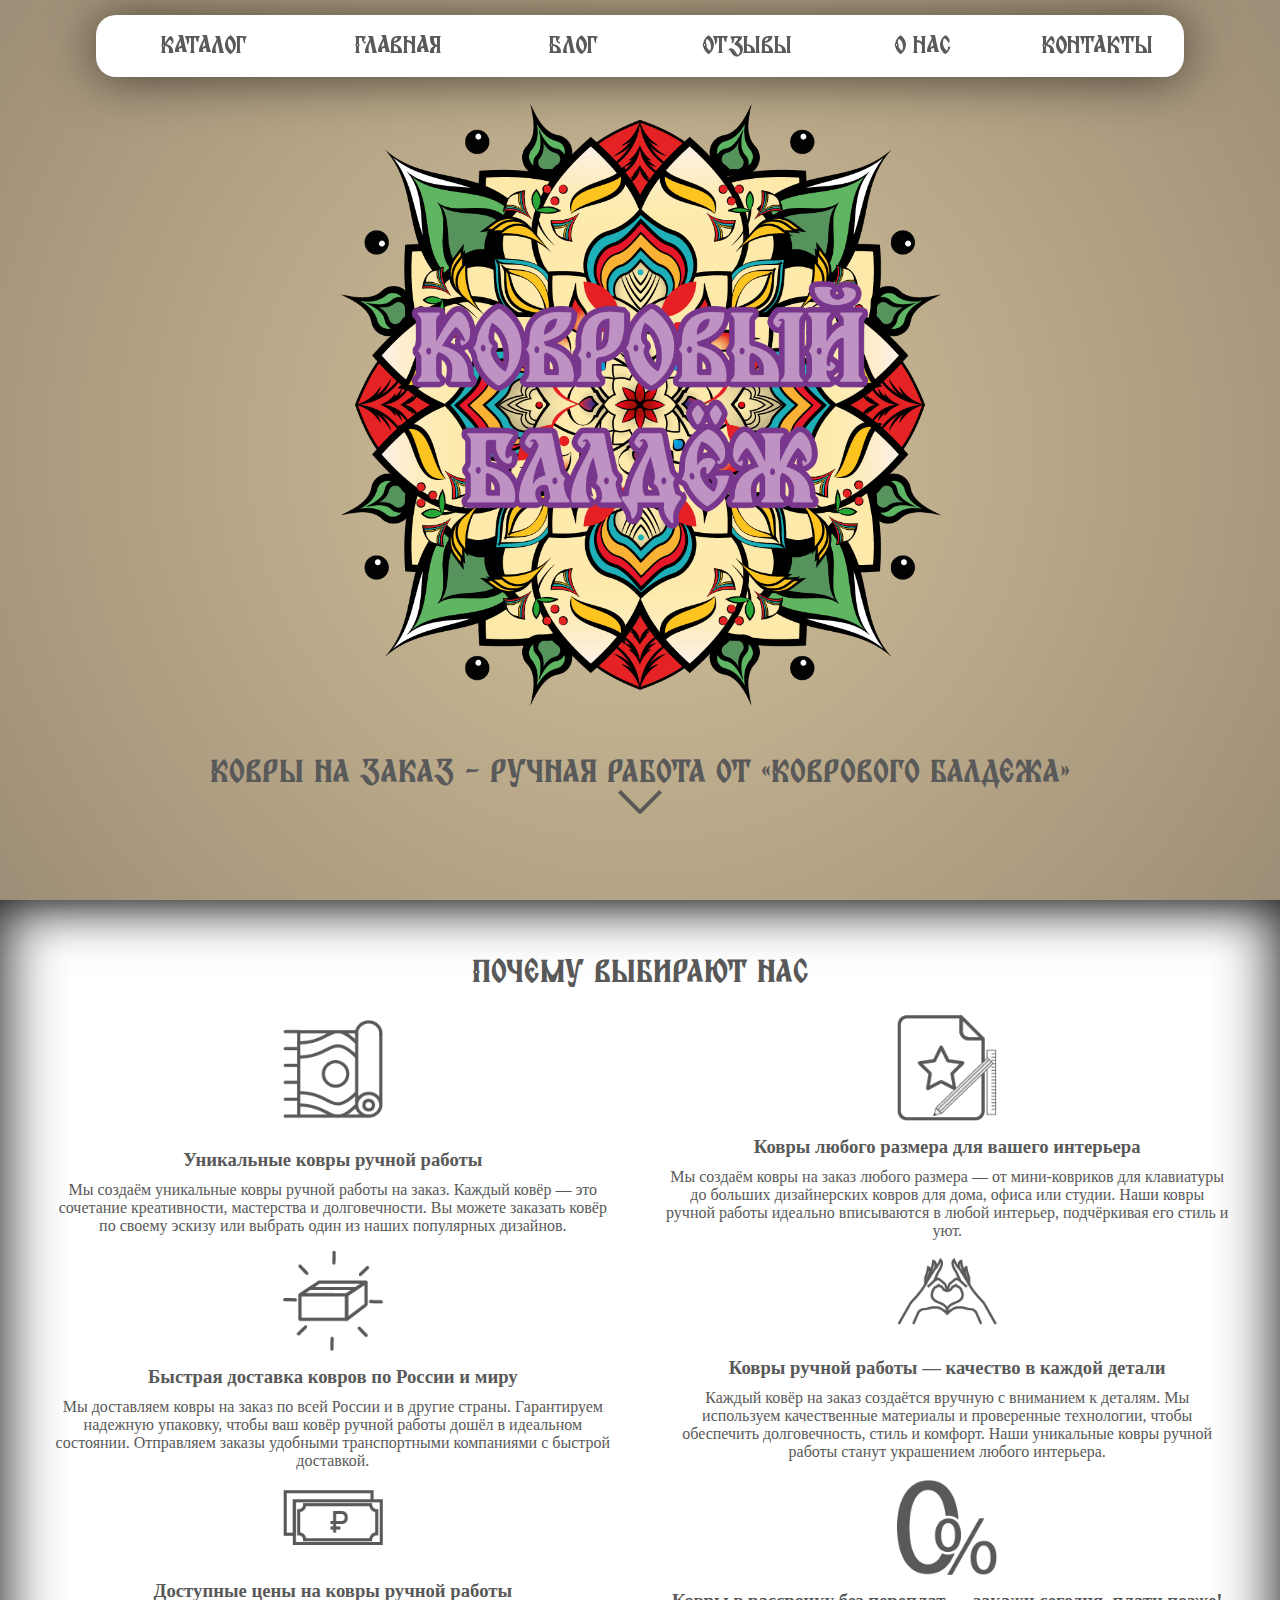
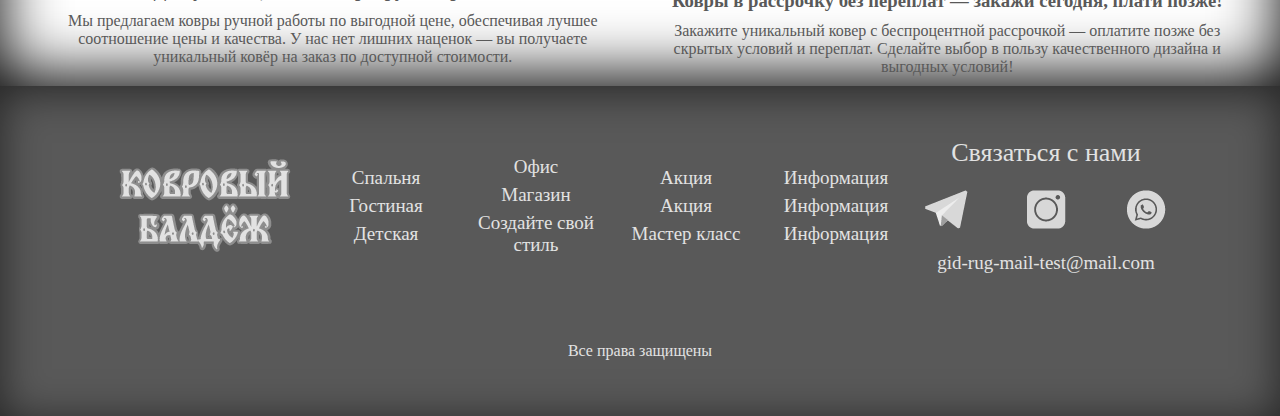
==== index.html @ 9f2817a5 "modified:   css/main.css 	modified:   css/responsive/main.css 	modified:   index.html" ====
<!DOCTYPE html>
<html lang="ru">
<head>
    <meta charset="UTF-8">
    <meta name="viewport" content="width=device-width, initial-scale=1.0">
    <title>Главная</title>
    <link rel="stylesheet" href="css/header_footer_menu_menu_burger.css">
    <link rel="stylesheet" href="css/responsive/header_footer_menu_menu_burger.css">
    <link rel="stylesheet" href="css/main.css">
    <link rel="stylesheet" href="css/responsive/main.css">
</head>
<body>
    <header class="header">
       <div class="conteiner">
            <div class="header_menu">
                <nav class="menu_pc">
                    <ul class="control_menu_pc">
                        <li class="menu_pc_list catalog_pc">
                            <button class="button_catalog_pc">Каталог</button>
                        </li>
                        <li>
                            <a href="#" class="menu_pc_list">Главная</a>
                        </li>
                        <li>
                            <a href="#" class="menu_pc_list">Блог</a>
                        </li>
                        <li>
                            <a href="#" class="menu_pc_list">Отзывы</a>
                        </li>
                        <li>
                            <a href="#" class="menu_pc_list">О нас</a>
                        </li>
                        <li>
                            <a href="#" class="menu_pc_list">Контакты</a>
                        </li>
                    </ul>
                </nav>
                <nav class="menu_pc_catalog">
                    <ul class="control_menu_pc_catalog">
                        <li>
                            <a href="#" class="menu_pc_catalog_list">Спальня</a>
                        </li>
                        <li>
                            <a href="#" class="menu_pc_catalog_list">Гостиная</a>
                        </li>
                        <li>
                            <a href="#" class="menu_pc_catalog_list">Детская</a>
                        </li>
                        <li>
                            <a href="#" class="menu_pc_catalog_list">Детская</a>
                        </li>
                        <li>
                            <a href="#" class="menu_pc_catalog_list">Офис</a>
                        </li>
                        <li>
                            <a href="#" class="menu_pc_catalog_list">Магазин</a>
                        </li>
                        <li>
                            <a href="#" class="menu_pc_catalog_list">Создайте свой стиль</a>
                        </li>
                    </ul>
                </nav>
                <div class="menu_burger_mobile">
                    <span></span>
                </div>
                <nav class="menu_mobile">
                    <ul class="control_mobile_menu">
                        <li>
                            <a href="#" class="menu_mobile_list">Контакты</a>
                        </li>
                        <li>
                            <a href="#" class="menu_mobile_list">О нас</a>
                        </li>
                        <li>
                            <a href="#" class="menu_mobile_list">Отзывы</a>
                        </li>
                        <li>
                            <a href="#" class="menu_mobile_list">Блог</a>
                        </li>
                        <li class="button_catalog_mobile_link">
                            <button class="button_catalog_mobile">Каталог</button>
                        </li>
                        <li>
                            <a href="#" class="menu_mobile_list">Главная</a>
                        </li>
                    </ul>
                </nav>
                <nav class="menu_catalog_mobile">
                    <ul class="control_catalog_mobile">
                        <li>
                            <a href="#" class="menu_pc_catalog_mobile_list">Спальня</a>
                        </li>
                        <li>
                            <a href="#" class="menu_pc_catalog_mobile_list">Гостиная</a>
                        </li>
                        <li>
                            <a href="#" class="menu_pc_catalog_mobile_list">Детская</a>
                        </li>
                        <li>
                            <a href="#" class="menu_pc_catalog_mobile_list">Детская</a>
                        </li>
                        <li>
                            <a href="#" class="menu_pc_catalog_mobile_list">Офис</a>
                        </li>
                        <li>
                            <a href="#" class="menu_pc_catalog_mobile_list">Магазин</a>
                        </li>
                        <li>
                            <a href="#" class="menu_pc_catalog_mobile_list">Создайте свой стиль</a>
                        </li>
                    </ul>
                </nav>
            </div>
        </div>
    </header>
    <main>
        <div class="block1-logo">
            <div class="logo-control">
                <img src="images/logo/Logo1.png" alt="logo">
                <img src="images/logo/Logo2.png" alt="logo">
                <img src="images/logo/Logo3.png" alt="logo">
                <img src="images/logo/Logo4.png" alt="logo">
                <div class="bottom_block_1"></div>
            </div>
            <h1>Ковры на заказ – ручная работа от «Коврового балдёжа»</h1>
        </div>
        <div class="block_2">
           <div class="block_2_1">
                <h2>Почему выбирают нас</h2>
           </div>
           <div class="block_2_2">
                <div class="min_conteiner_1">
                    <img src="images/img_1.png" alt="img_1">
                    <div class="text_conteiner">
                        <h3>Уникальные ковры ручной работы</h3>
                        <p>Мы создаём уникальные ковры ручной работы на заказ. Каждый ковёр — это сочетание креативности, мастерства и долговечности. Вы можете заказать ковёр по своему эскизу или выбрать один из наших популярных дизайнов.</p>
                    </div>
                </div>
                <div class="min_conteiner_1">
                    <img src="images/img_6.png" alt="img_6">
                    <div class="text_conteiner">
                        <h3>Ковры любого размера для вашего интерьера</h3>
                        <p>Мы создаём ковры на заказ любого размера — от мини-ковриков для клавиатуры до больших дизайнерских ковров для дома, офиса или студии. Наши ковры ручной работы идеально вписываются в любой интерьер, подчёркивая его стиль и уют.</p>
                    </div>
                </div>
                <div class="min_conteiner_1">
                    <img src="images/img_5.png" alt="img_5">
                    <div class="text_conteiner">
                        <h3>Быстрая доставка ковров по России и миру</h3>
                        <p>Мы доставляем ковры на заказ по всей России и в другие страны. Гарантируем надежную упаковку, чтобы ваш ковёр ручной работы дошёл в идеальном состоянии. Отправляем заказы удобными транспортными компаниями с быстрой доставкой.</p>
                    </div>
                </div>
                <div class="min_conteiner_1">
                    <img src="images/img_4.png" alt="img_4">
                    <div class="text_conteiner">
                        <h3>Ковры ручной работы — качество в каждой детали</h3>
                        <p>Каждый ковёр на заказ создаётся вручную с вниманием к деталям. Мы используем качественные материалы и проверенные технологии, чтобы обеспечить долговечность, стиль и комфорт. Наши уникальные ковры ручной работы станут украшением любого интерьера.</p>
                    </div>
                </div>
                <div class="min_conteiner_1">
                    <img src="images/img_3.png" alt="img_3">
                    <div class="text_conteiner">
                        <h3>Доступные цены на ковры ручной работы</h3>
                        <p>Мы предлагаем ковры ручной работы по выгодной цене, обеспечивая лучшее соотношение цены и качества. У нас нет лишних наценок — вы получаете уникальный ковёр на заказ по доступной стоимости.</p>
                    </div>
                </div>
                <div class="min_conteiner_1">
                    <img src="images/img_2.png" alt="img_2">
                    <div class="text_conteiner">
                        <h3>Ковры в рассрочку без переплат — закажи сегодня, плати позже!</h3>
                        <p>Закажите уникальный ковер с беспроцентной рассрочкой — оплатите позже без скрытых условий и переплат. Сделайте выбор в пользу качественного дизайна и выгодных условий!</p>
                    </div>
                </div>
           </div>
           <div class="block_2_3">

           </div>
           <div class="block_2_4">

           </div>
        </div>
    </main>
    <footer>
        <div>
            <img src="images/header_footer/logo_end.png" alt="logo_end">
            <nav>

                <div class="footer-catalog">
                    <div>
                        <a href="#">Спальня</a>
                        <a href="#">Гостиная</a>
                        <a href="#">Детская</a>
                    </div>
                    <div>
                        <a href="#">Офис</a>
                        <a href="#">Магазин</a>
                        <a href="#">Создайте свой стиль</a>
                    </div>
                </div>
                <div class="footer-stock">
                    <a href="#">Акция</a>
                    <a href="#">Акция</a>
                    <a href="#">Мастер класс</a>
                </div>
                <div class="footer-info">
                    <a href="#">Информация</a>
                    <a href="#">Информация</a>
                    <a href="#">Информация</a>
                </div>
                <div class="footer-connection">
                    <p class="footer-connection-one">Связаться с нами</p>
                    <div>
                        <a href="#">
                            <img src="images/header_footer/telegram.png" alt="telegram">
                        </a>
                        <a href="#">
                            <img src="images/header_footer/inst.png" alt="inst">
                        </a>
                        <a href="#">
                            <img src="images/header_footer/what_app.png" alt="what_app">
                        </a>
                    </div>
                    <p class="footer-connection-mail">gid-rug-mail-test@mail.com</p>
                </div>
            </nav>
        </div>
        <div class="prava">
            <p>Все права защищены</p>
        </div>

    </footer>
    <script src="js/jquery-3.7.1.min.js"></script>
    <script src="js/menu_catalog_menu_burger.js"></script>
</body>
</html>
---- css/header_footer_menu_menu_burger.css ----
*, *::before, *::after {

}
:root {
    --text-color: #595959;
    --background-color-with: #ffffff;
    --box-shadow-black-inset: inset 0 5px 44px rgba(0, 0, 0, 0.6);
    --box-shadow-black: 0 2px 50px rgba(0, 0, 0, 0.6);
    --box-shadow-black-button: 0 2px 30px rgba(0, 0, 0, 0.3);
} 
@font-face {
    font-family: TDVolshebstvo;
    font-weight: normal;
    font-style: normal;
    src: url("../fonts/TDVolshebstvo.ttf");
}

html, body {
    padding: 0;
    margin: 0;
    font-family: Georgia, 'Times New Roman', Times, serif;
    font-size: 16px;
    width: 100%;
    height: 100%;
}
body {
}
.header {
}
.contener {
}
.header_menu {
}
.menu_pc {
    display: flex;
    justify-content: center;
}

.control_menu_pc {
    display: flex;
    position: fixed;
    flex-wrap: wrap;
    width: 85%;
    height: auto;
    list-style: none;
    align-items: center;
    padding: 10px 0px;
    border-radius: 20px;
    margin: 15px 0px 0px 0px;
    z-index: 1;
    background-color: var(--background-color-with);
    box-shadow: var(--box-shadow-black);
}
.control_menu_pc li {
    flex: 1 1 40px;
    text-align: center;
}
/* .control_menu_pc > li:nth-child(n+4){
    flex: 0 1 auto;
    justify-self: center;
} */
.control_menu_pc {
    justify-content: center;
}
.control_menu_pc a {
    justify-content: center;
    text-align: center;
    text-decoration: none;
    color: var(--text-color);
    font-size: 1.5em;
    font-family: "TDVolshebstvo";
}
.control_menu_pc a:hover{
    transform: scale(1.1);
}

.menu_pc_list {
    display: flex;
    margin: 0 20px;
    justify-content: center; 
}
.menu_pc_list:hover{
    transform: scale(1.1);
}
.menu_pc_catalog {
}
.control_menu_pc_catalog {
    display: block;
    list-style: none;
    padding: 0;
    left: -80%;
    top: 70px;
    width: 150px;
    height: auto;
    position: fixed;
    transition: all 0.4s ease;
    margin-top: 35px;
}
.control_menu_pc_catalog.open_catalog_pc{
    left: 8%;
}
.menu_pc_catalog_list {
}
.control_menu_pc_catalog a{
    display: flex;
    text-decoration: none;
    justify-content: center;
    padding: 9px 4px;
    color: var(--text-color);
    text-align: center;
    border-radius: 10px;
    margin-bottom: 10px;
    font-size: 1.5em;
    font-family: TDVolshebstvo;
    width: 100%;
    background-color: var(--background-color-with);
    box-shadow: var(--box-shadow-black-button);
    z-index: 2;
}
.button_catalog_pc{
    display: flex;
    background-color: var(--background-color-with);
    padding: 9px 4px;
    font-size: 1.5em;
    font-family: TDVolshebstvo;
    color: var(--text-color);
    border: none;    
}
.control_menu_pc_catalog a:hover{
    transform: scale(1.1);
}
.menu_mobile {
    display: none;
}
.menu_mobile_list {
}
.menu_catalog_mobile {
    display: none;
}
footer {
    background-color: #595959;
    box-shadow: inset 0 5px 44px rgba(0, 0, 0, 0.6);
    z-index: 1000;
    padding: 20px 0;
    justify-content: center;
}
footer>div {
    display: flex;
    align-items: center;
    justify-content: center;
    max-width: 90%;
    flex-wrap: wrap;
    margin: 0 5%;

}
footer>div>img {
    margin:0 20px;
}
footer>div>nav {
    display: flex;
    align-items: center;
    justify-content: center;
    flex-wrap: wrap;
}
.footer-catalog {
    display: flex;
    justify-content: center;
}

.footer-catalog>div {
    height: 200px;
    width: 150px;
    display: flex;
    flex-direction: column;
    align-items: center;
justify-content: center;
}

.footer-stock {
    display: flex;
    flex-direction: column;
    height: 200px;
    width: 150px;
    align-items: center;
    justify-content: center;
}

.footer-info {
    display: flex;
    flex-direction: column;
    height: 200px;
    width: 150px;
    align-items: center;
    justify-content: center;
    flex-wrap: wrap;
}
.footer-connection {
    margin: 15px 0;
}
.footer-connection-one {
    color: #E2E2E2;
    font-size: 1.625em;
    font-family: "Georgia";
    text-align: center;
    margin: 7px 0;
}
.footer-connection-mail {
    color: #E2E2E2;
    font-size: 1.188em;
    font-family: "Georgia";
    text-align: center;
    margin: 7px 0;
}
.footer-connection>div {
    display: flex;
    justify-content: center;
    gap: 30px;
}
.footer-connection>div>a {
    display: flex;
    align-items: center;
    justify-content: center;
    border-radius: 20px;
    height: 70px;
    width: 70px;
}
.footer-connection>div>a:hover {
    transform: scale(1.1);
    background-color: #0084ff;
}
.footer-catalog>div>a,
.footer-stock>a,
.footer-info>a {
    
    flex-wrap: wrap;
    text-decoration: none;
    color: #E2E2E2;
    font-size: 1.188em;
    font-family: "Georgia";
    margin: 3px 0;
    text-align: center;
}
.footer-catalog>div>a:hover,
.footer-stock>a:hover,
.footer-info>a:hover {
    transform: scale(1.1);
    color: #ffae22;
}
.prava>p {
    text-decoration: none;
    color: #E2E2E2;
    font-size: 1em;
    font-family: "Georgia";
}
.prava {
    max-width: 100%;
    justify-content: center;
    margin: 20px 00;
}
---- css/responsive/header_footer_menu_menu_burger.css ----
@media screen and (max-width: 600px){
    .menu_pc {
        display: none;
    }
    .menu_pc_catalog {
        display: none;
    }

    .menu_burger_mobile {
        display: flex;
        width: 50px;
        height: 50px;
        position: fixed;
        justify-content: center;
        right: 6%;
        bottom: 4%;
        border-radius: 20px;
        box-shadow: 0 8px 40px rgba(0, 0, 0, 0.7);
        background-color: var(--background-color-with);
        z-index: 1000;
    }
    .menu_burger_mobile::after,
    .menu_burger_mobile::before{
        content: '';
        width: 100%;
        height: 3px;
        background-color: var(--text-color);
        position: absolute;
        transition: all 0.3s ease 0s;
    }
    .menu_burger_mobile::after{
        top: 12px;
        width: 70%;
    }
    .menu_burger_mobile::before{
        bottom: 12px;
        width: 70%;
    }
    .menu_burger_mobile span{
        display: flex;
        position: absolute;
        background-color: var(--text-color);
        width: 70%;
        justify-content: center;
        height: 3px;
        top: 50%;
        transform: translateY(-50%);
        transition: all 0.3s ease 0s;
        
    }
    .menu_burger_mobile.active::after{
        top: 50%;
        transform: translateY(-50%);
        transform: rotate(45deg);
    }
    .menu_burger_mobile.active::before{
        top: 50%;
        transform: translateY(-50%);
        transform: rotate(-45deg);
    }
    .menu_burger_mobile.active span{
        transform: scale(0);
    }
    .menu_mobile {
        display: block;
        position: fixed;
        width: 80%;
        right: -100%;
        top: 50%;
        transform: translateY(-50%);
        transition: all 0.4s ease;
        z-index: 1000;
    }
    .control_mobile_menu {
        display: flex;
        flex-direction: column;
        justify-content: center;
        list-style: none;
        margin: 0;
        padding: 0;
    }

    .menu_mobile_list {
        display: flex;
        margin-bottom: 20px;
        padding: 20px 0;
        text-decoration: none;
        justify-content: center;
        align-items: center;
        background-color: var(--background-color-with);
        border-radius: 20px;
        box-shadow: 0px 10px 20px rgba(0, 0, 0, 0.7);
        color: var(--text-color);
        font-size: 1.5em;
        font-family: "TDVolshebstvo";
    }
    .menu_mobile.open_menu_mobile{
        left: 50%;
        top: 50%;
        transform: translate(-50%, -50%);
    }
    .button_catalog_mobile_link{
        display: flex;
        justify-content: center;
    }
    .button_catalog_mobile{
        all: unset;
        display: flex;
        width: 100%;
        padding: 20px 0;
        border: none;
        justify-content: center;
        margin-bottom: 20px;
        background-color: var(--background-color-with);
        border-radius: 20px;
        box-shadow: 0px 10px 20px rgba(0, 0, 0, 0.7);
        color: var(--text-color);
        font-size: 1.5em;
        font-family: "TDVolshebstvo";
    }
    .menu_catalog_mobile {
        display: block;
        position: fixed;
        width: 80%;
        left: -100%;
        top: 50%;
        transform: translate(0%, -50%);
        transition: all 0.4s ease;
        z-index: 1000;
    }
    .control_catalog_mobile {
        display: flex;
        flex-direction: column;
        justify-content: center;
        list-style: none;
        margin: 0;
        padding: 0;
    }
    .menu_pc_catalog_mobile_list {
        display: flex;
        text-decoration: none;
        width: 100%;
        padding: 18px 0;
        border: none;
        justify-content: center;
        margin-bottom: 13px;
        background-color: var(--background-color-with);
        border-radius: 20px;
        box-shadow: 0px 10px 20px rgba(0, 0, 0, 0.7);
        color: var(--text-color);
        font-size: 1.5em;
        font-family: "TDVolshebstvo";
    }
    .menu_catalog_mobile.open_catalog_mobile{
        left: 50%;
        top: 50%;
        transform: translate(-50%, -50%);
    }

    .content {
        padding-top: unset;
    }
}
@media (max-width: 1024px) and (min-aspect-ratio: 3/2) {
    /* Устройства в горизонтальной ориентации */
    body {
    }
    .menu_pc {
        display: none;
    }
    .menu_pc_catalog {
        display: none;
    }

    .menu_burger_mobile {
        display: flex;
        width: 50px;
        height: 50px;
        position: fixed;
        justify-content: center;
        right: 6%;
        bottom: 4%;
        border-radius: 20px;
        box-shadow: 0 8px 40px rgba(0, 0, 0, 0.7);
        background-color: var(--background-color-with);
        z-index: 1000;
    }
    .menu_burger_mobile::after,
    .menu_burger_mobile::before{
        content: '';
        width: 100%;
        height: 3px;
        background-color: var(--text-color);
        position: absolute;
        transition: all 0.3s ease 0s;
        
    }
    .menu_burger_mobile::after{
        top: 12px;
        width: 70%;
        
    }
    .menu_burger_mobile::before{
        bottom: 12px;
        width: 70%;
    }
    .menu_burger_mobile span{
        display: flex;
        position: absolute;
        background-color: var(--text-color);
        width: 70%;
        justify-content: center;
        height: 3px;
        top: 50%;
        transform: translateY(-50%);
        transition: all 0.3s ease 0s;
        
    }
    .menu_burger_mobile.active::after{
        top: 50%;
        transform: translateY(-50%);
        transform: rotate(45deg);
    }
    .menu_burger_mobile.active::before{
        top: 50%;
        transform: translateY(-50%);
        transform: rotate(-45deg);
    }
    .menu_burger_mobile.active span{
        transform: scale(0);
    }
    .header_menu{
        
        }

    .control_mobile_menu {
        display: flex;
        list-style: none;
        padding: 0;
        margin: 0;
        flex-wrap: wrap;
    }
    .control_mobile_menu li{
        display: flex;
        justify-content: center;
        width: 31%;
        background-color: var(--background-color-with);
        padding: 9px 0;
        border-radius: 20px;
        margin: 1%;
        box-shadow: var(--box-shadow-black);

    }
    .menu_mobile_list {
        display: flex;
        width: 90%;
        text-decoration: none;
        font-size: 1.5em;
        font-family: "TDVolshebstvo";
        color: var(--text-color);
        justify-content: center;
        
    }
    .button_catalog_mobile{
        border: 0;
        color: var(--text-color);
        width: 90%;
        background-color: var(--background-color-with);
        
        font-family: "TDVolshebstvo";
        font-size: 1.5em;
    }
    .menu_mobile {
        display: block;
        position: fixed;
        width: 70%;
        top: 50%;
        left: -50%;
        transform: translate(-50%, -50%);
        transition: all 0.4s ease;
        z-index: 1000;
    }
    .menu_mobile.open_menu_mobile{
        left: 50%;
        transition: all 0.4s ease;
    }

    .menu_catalog_mobile{
        all: unset;
        display: flex;
        width: 70%;
        position: fixed;
        top: 50%;
        left: 150%;
        transform: translate(-50%, -50%);
        z-index: 1000;


    }
    .control_catalog_mobile {
        display: flex;
        justify-content: center;
        align-items: center;
        flex-wrap: wrap;
        list-style: none;
        margin: 0;
        padding: 0;
    }
    .menu_pc_catalog_mobile_list{
        text-decoration: none;
        display: flex;
        text-align: center;
        font-size: 1.5em;
        font-family: "TDVolshebstvo";
        color: var(--text-color);
        justify-content: center;
    }
    .control_catalog_mobile li{
        width: 48%;
        margin: 1%;
        padding: 7px 0px;
        background-color: var(--background-color-with);
        box-shadow: var(--box-shadow-black);
        border-radius: 20px;
    }
    .menu_catalog_mobile.menu_catalog_mobile.open_catalog_mobile{
        left: 50%;
        transition: all 0.4s ease;
    }
  }
---- css/main.css ----
.block1-logo{
    display: flex;
    width: 100%;
    height: 100vh;
    position: relative;
    background: radial-gradient(circle, #D2C29A 0%, #9F8E77 100%);
    overflow: hidden;
    box-shadow: 0 -10px 58px rgba(0, 0, 0, 1.2);
    justify-content: center;
}
.block1-logo>h1{
    position: absolute;
    bottom: 10vh;
    font-weight: 100;
    font-family: "TDVolshebstvo";
    color: var(--text-color);
    justify-content: center;
    text-align: center;
    overflow: hidden;
    animation: typing 2s ease-in-out forwards;
}
.bottom_block_1 {
    display: flex;
    justify-content: center;
    position: absolute;
    width: 50px;
    height: 10px;
    bottom: 10vh;
    animation: logo-animation-4 1.5s infinite;
    transition: all 0.3s ease 0s;
}

.bottom_block_1::after,
.bottom_block_1::before {
    content: '';
    position: absolute;
    width: 30px;
    height: 4px;
    background-color: var(--text-color);
    transition: all 0.3s ease 0s;
    animation: button-an 1.5s infinite;
}

.bottom_block_1::after {
    transform: rotate(135deg);
    right: 0;
    top: 0;
}

.bottom_block_1::before {
    transform: rotate(-135deg);
    left: 0;
    top: 0;
}
.logo-control{
    display: flex;
    justify-content: center;
    margin-top: 7%;
}
.logo-control > img {
    display: flex;
    position: absolute;
    height: 70%;
}
.logo-control>img:nth-of-type(1){
    animation: logo-animation-2 60s infinite;
}
.logo-control>img:nth-of-type(2){
    animation: logo-animation-1 50s infinite;
}
.logo-control>img:nth-of-type(3){
    animation: logo-animation-2 40s infinite;
}
.logo-control>img:nth-of-type(4){
    animation: logo-animation-3 5s infinite;
}

@keyframes logo-animation-1 {
    0% {
        transform: scale(1) rotate(0deg) ;
    }
    50% {
        transform: scale(1.2) rotate(-180deg);
    }
    100% {
        transform: scale(1) rotate(-360deg);
    }
}
@keyframes logo-animation-2 {
    0% {
        transform: scale(1) rotate(0deg) ;
    }
    50% {
        transform: scale(0.9) rotate(180deg);
    }
    100% {
        transform: scale(1) rotate(360deg);
    }
}
@keyframes logo-animation-3 {
    0% {
        transform: scale(1);
    }
    50% {
        transform: scale(0.9);
    }
    100% {
        transform: scale(1);
    }
}
@keyframes logo-animation-4 {
    0% {
        bottom: 10vh;
    }
    100% {
        bottom: 2vh;
    }
}
  
@keyframes typing {
    from {
        opacity: 0;
    }
    to {
        opacity: 100;
    }
}
@keyframes button-an {
    0%{
        width: 0px;

    }
    30%{
        width: 30px;
    }
}
.block_2{
    display: flex;
    justify-content: center;
    align-items: center;
    flex-wrap: wrap;
    height: auto;
    box-shadow: inset 0 -10px 63px rgba(0, 0, 0, 1.2);
}
.block_2_1{
    margin-top: 30px;
}
.block_2_1 h2{
    font-family: "TDVolshebstvo";
    font-weight: 100;
    color: var(--text-color);
    font-size: 2em;
}
.block_2_2 {
    display: flex;
    justify-content: center;
    flex-wrap: wrap;
}
.min_conteiner_1 {
    display: flex;
    width: 48%;
    min-width: 400px;
    justify-content: center;
    align-items: center;
    flex-wrap: wrap;
}
.min_conteiner_1 img{
    width: 100px;
    height: auto;
    margin-bottom: 15px;
}
.text_conteiner{

}
.text_conteiner h3 {
    text-align: center;
    color: var(--text-color);
    font-weight: 600;
    margin: 0 25px;
}
.text_conteiner p {
    text-align: center;
    color: var(--text-color);
    margin: 10px 25px;
}
---- css/responsive/main.css ----
@media screen and (max-width: 600px){

    .logo-control{
        margin-top: 9%;
    }
    .logo-control > img {
        height: 55%;
    }
    .block1-logo>h1{
        position: absolute;
        bottom: 20vh;
        font-weight: 100;
        font-family: "TDVolshebstvo";
        color: var(--text-color);
        justify-content: center;
        text-align: center;
        overflow: hidden;
        animation: typing 2s ease-in-out forwards;
    }
    .bottom_block_1 {
        display: flex;
        justify-content: center;
        position: absolute;
        width: 50px;
        height: 10px;
        bottom: 15vh;
        animation: logo-animation-4 1.5s infinite;
        transition: all 0.3s ease 0s;
    }
    
    .bottom_block_1::after,
    .bottom_block_1::before {
        content: '';
        position: absolute;
        width: 30px;
        height: 4px;
        background-color: var(--text-color);
        transition: all 0.3s ease 0s;
        animation: button-an 1.5s infinite;
    }
    
    .bottom_block_1::after {
        transform: rotate(135deg);
        right: 0;
        top: 0;
    }
    
    .bottom_block_1::before {
        transform: rotate(-135deg);
        left: 0;
        top: 0;
    }

    @keyframes button-an {
        0%{
            width: 0px;

        }
        30%{
            width: 30px;
        }
    }
}
@media (max-width: 451px){
    .block1-logo>h1{
        bottom: 10vh;
    }
    .min_conteiner_1{
        width: unset;
        min-width: unset;
    }
}

@media (max-width: 1024px) and (min-aspect-ratio: 3/2){
    .logo-control img{
        left: 10%;
    }
    .block1-logo>h1{
        position: absolute;
        bottom: 20vh;
        font-weight: 100;
        font-family: "TDVolshebstvo";
        color: var(--text-color);
        justify-content: center;
        text-align: center;
        overflow: hidden;
        animation: typing 2s ease-in-out forwards;
    }
    .block1-logo>h1{
        width: 40%;
        right: 80px;
        bottom: unset;
        top: 40%;
        transform: translateY(-50%);
    }
    .bottom_block_1 {
        display: flex;
        justify-content: center;
        position: absolute;
        width: 50px;
        height: 10px;
        bottom: 15vh;
        animation: logo-animation-4 1.5s infinite;
        transition: all 0.3s ease 0s;
    }
    .bottom_block_1::after,
    .bottom_block_1::before {
        content: '';
        position: absolute;
        width: 30px;
        height: 4px;
        background-color: var(--text-color);
        transition: all 0.3s ease 0s;
        animation: button-an 1.5s infinite;
    }
    
    .bottom_block_1::after {
        transform: rotate(135deg);
        right: 0;
        top: 0;
    }
    
    .bottom_block_1::before {
        transform: rotate(-135deg);
        left: 0;
        top: 0;
    }

    @keyframes button-an {
        0%{
            width: 0px;

        }
        30%{
            width: 30px;
        }
    }
}
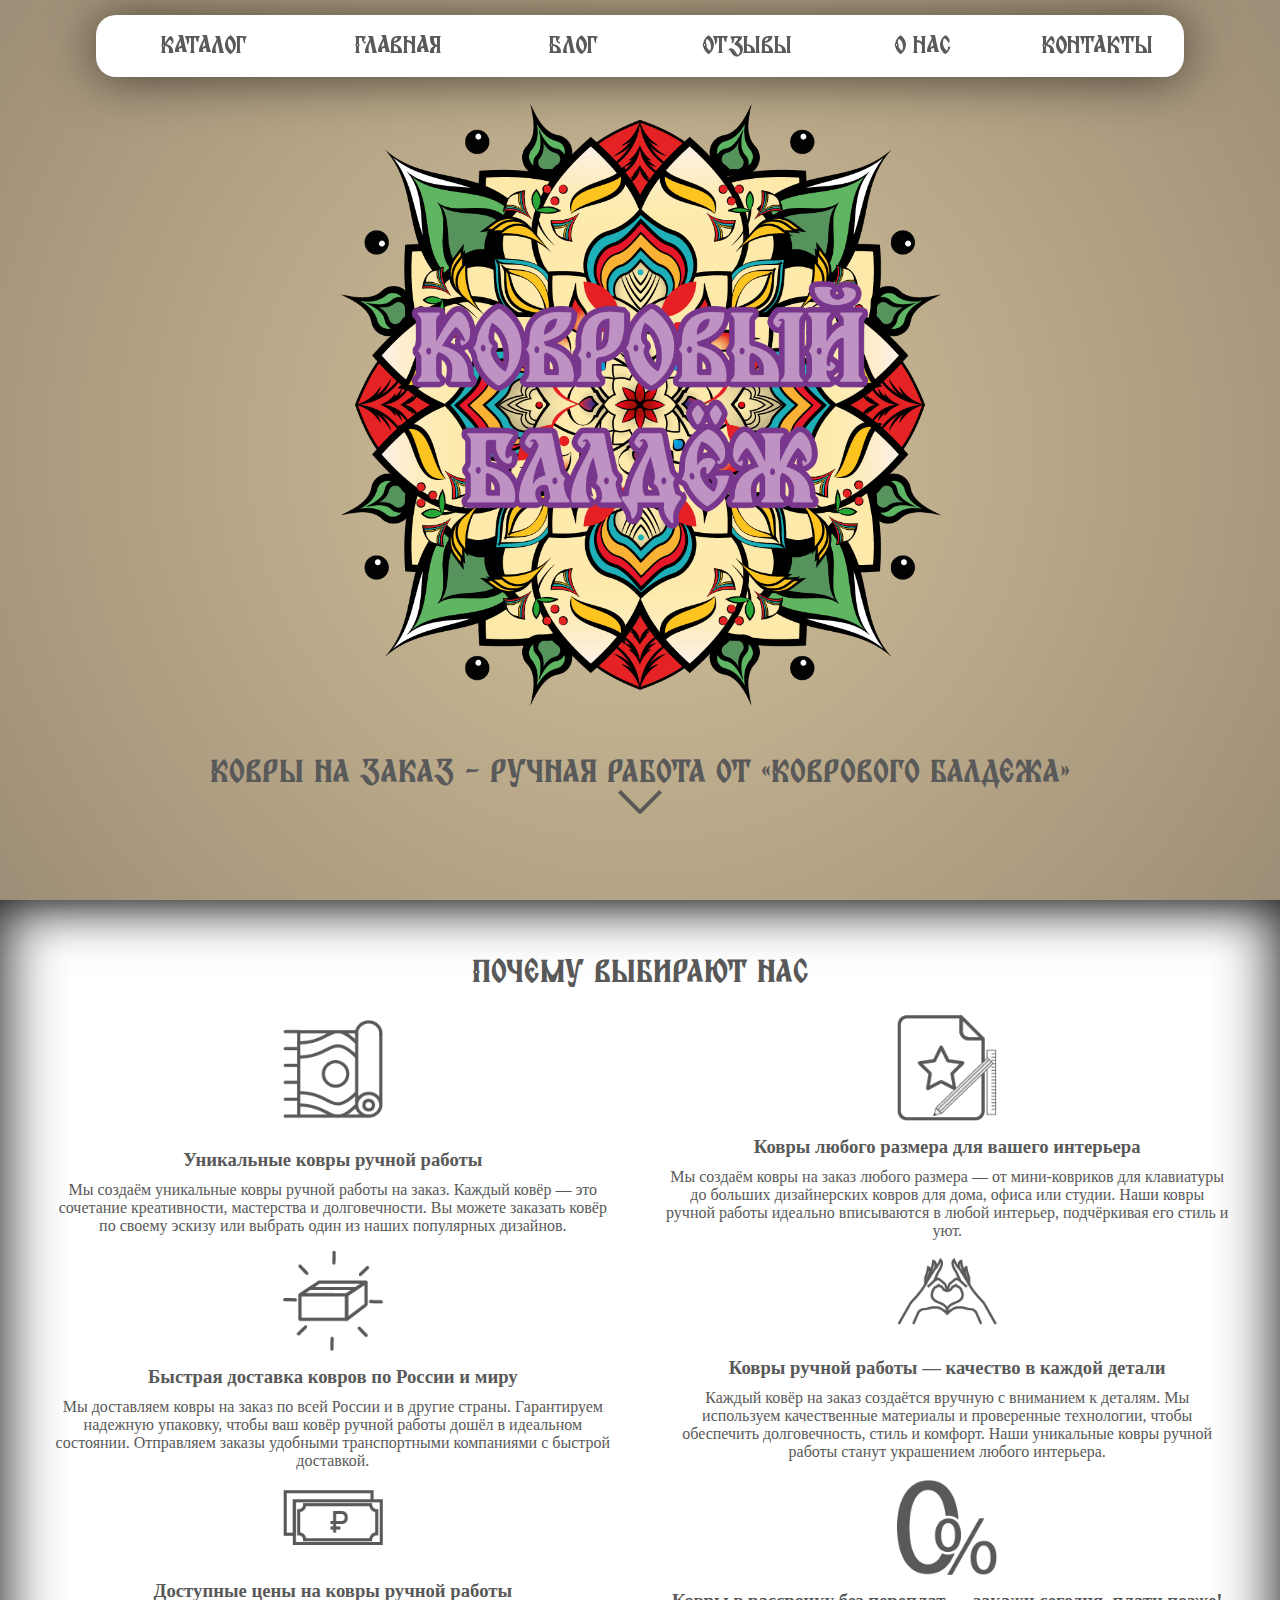
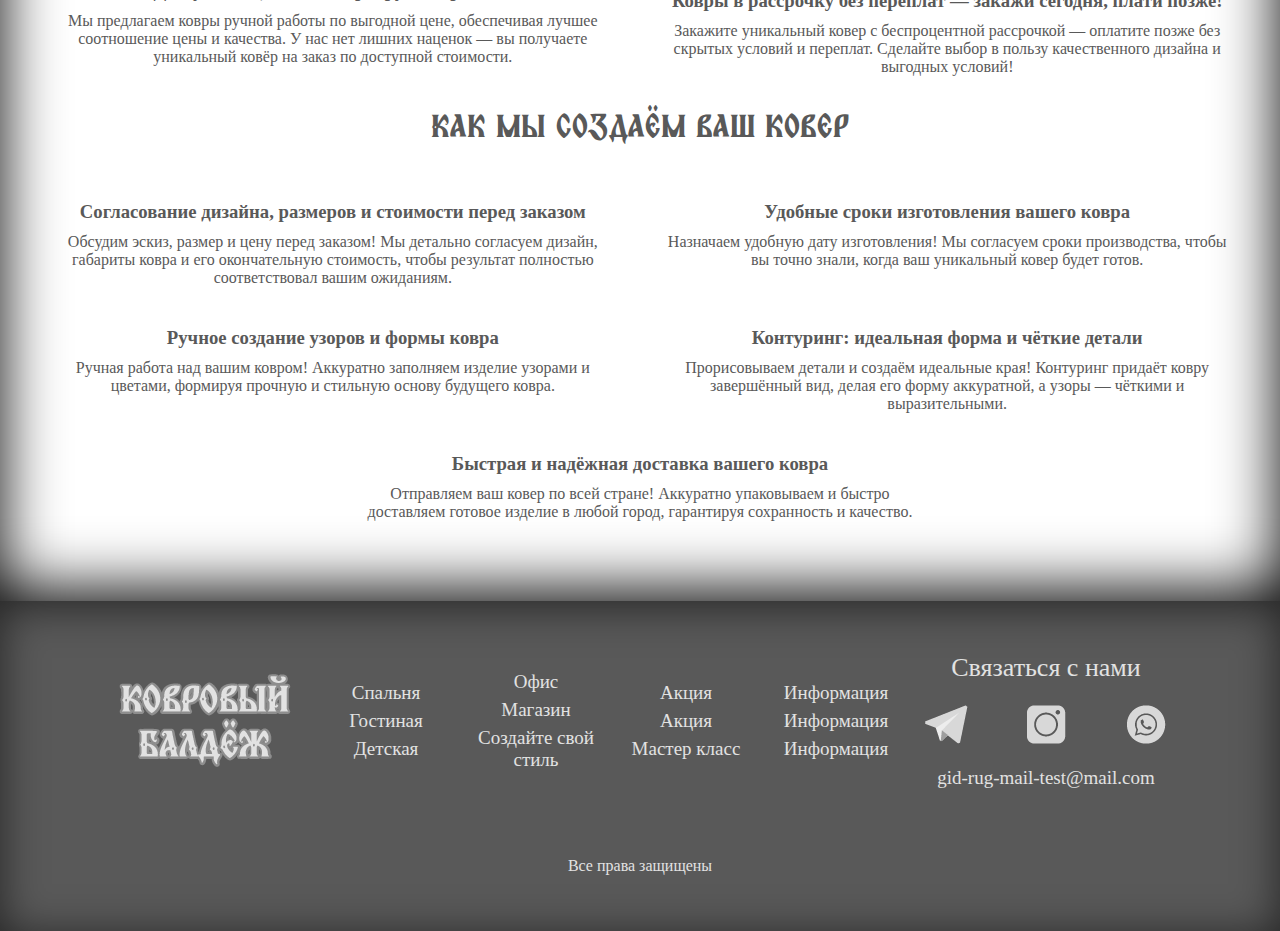
==== commit 857e956d: "modified:   css/header_footer_menu_menu_burger.css 	modified:   css/main.css 	modified:   index.html" ====
--- a/index.html
+++ b/index.html
@@ -173,10 +173,29 @@
                 </div>
            </div>
            <div class="block_2_3">
-
-           </div>
-           <div class="block_2_4">
-
+               <h2>Как мы создаём ваш ковер</h2>
+            </div>
+            <div class="block_2_4">
+                    <div class="text_conteiner_2">
+                        <h3>Согласование дизайна, размеров и стоимости перед заказом</h3>
+                        <p>Обсудим эскиз, размер и цену перед заказом! Мы детально согласуем дизайн, габариты ковра и его окончательную стоимость, чтобы результат полностью соответствовал вашим ожиданиям.</p>
+                    </div>
+                    <div class="text_conteiner_2">
+                        <h3>Удобные сроки изготовления вашего ковра</h3>
+                        <p>Назначаем удобную дату изготовления! Мы согласуем сроки производства, чтобы вы точно знали, когда ваш уникальный ковер будет готов.</p>
+                    </div>
+                    <div class="text_conteiner_2">
+                        <h3>Ручное создание узоров и формы ковра</h3>
+                        <p>Ручная работа над вашим ковром! Аккуратно заполняем изделие узорами и цветами, формируя прочную и стильную основу будущего ковра.</p>
+                    </div>
+                    <div class="text_conteiner_2">
+                        <h3>Контуринг: идеальная форма и чёткие детали</h3>
+                        <p>Прорисовываем детали и создаём идеальные края! Контуринг придаёт ковру завершённый вид, делая его форму аккуратной, а узоры — чёткими и выразительными.</p>
+                    </div>
+                    <div class="text_conteiner_2">
+                        <h3>Быстрая и надёжная доставка вашего ковра</h3>
+                        <p>Отправляем ваш ковер по всей стране! Аккуратно упаковываем и быстро доставляем готовое изделие в любой город, гарантируя сохранность и качество.</p>
+                    </div>
            </div>
         </div>
     </main>
--- a/css/header_footer_menu_menu_burger.css
+++ b/css/header_footer_menu_menu_burger.css
@@ -95,6 +95,7 @@
     position: fixed;
     transition: all 0.4s ease;
     margin-top: 35px;
+    z-index: 1;
 }
 .control_menu_pc_catalog.open_catalog_pc{
     left: 8%;
--- a/css/main.css
+++ b/css/main.css
@@ -145,18 +145,20 @@
 .block_2_1{
     margin-top: 30px;
 }
-.block_2_1 h2{
+.block_2_1 h2,
+.block_2_3 h2{
     font-family: "TDVolshebstvo";
     font-weight: 100;
     color: var(--text-color);
     font-size: 2em;
+    text-align: center;
 }
 .block_2_2 {
     display: flex;
     justify-content: center;
     flex-wrap: wrap;
 }
-.min_conteiner_1 {
+.min_conteiner_1{
     display: flex;
     width: 48%;
     min-width: 400px;
@@ -183,3 +185,29 @@
     color: var(--text-color);
     margin: 10px 25px;
 }
+.block_2_3{
+    width: 100%;
+}
+.block_2_4 {
+    display: flex;
+    justify-content: center;
+    flex-wrap: wrap;
+    margin-bottom: 70px;
+}
+.text_conteiner_2 {
+    width: 48%;
+    min-width: 400px;
+    justify-content: center;
+    margin-top: 30px;
+}
+.text_conteiner_2 h3 {
+    text-align: center;
+    color: var(--text-color);
+    font-weight: 600;
+    margin: 0 25px;
+}
+.text_conteiner_2 p {
+    text-align: center;
+    color: var(--text-color);
+    margin: 10px 25px;
+}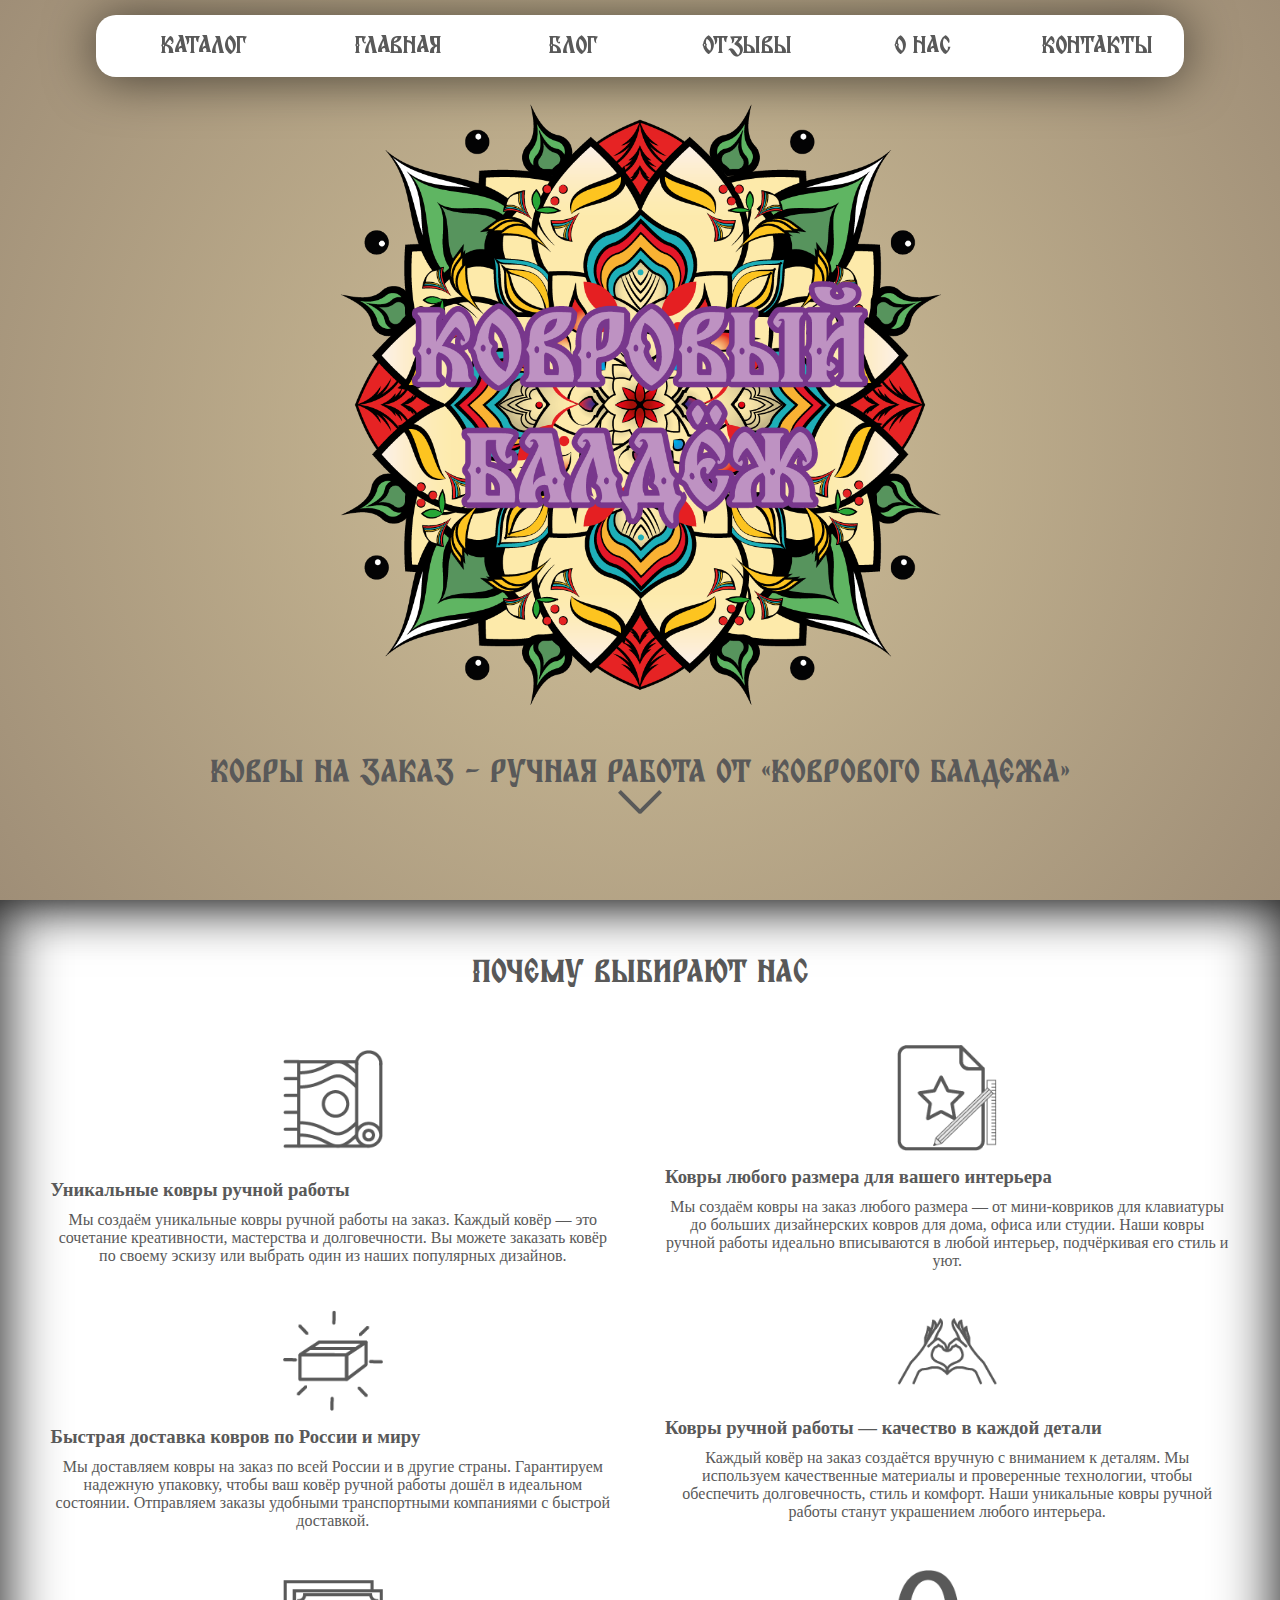
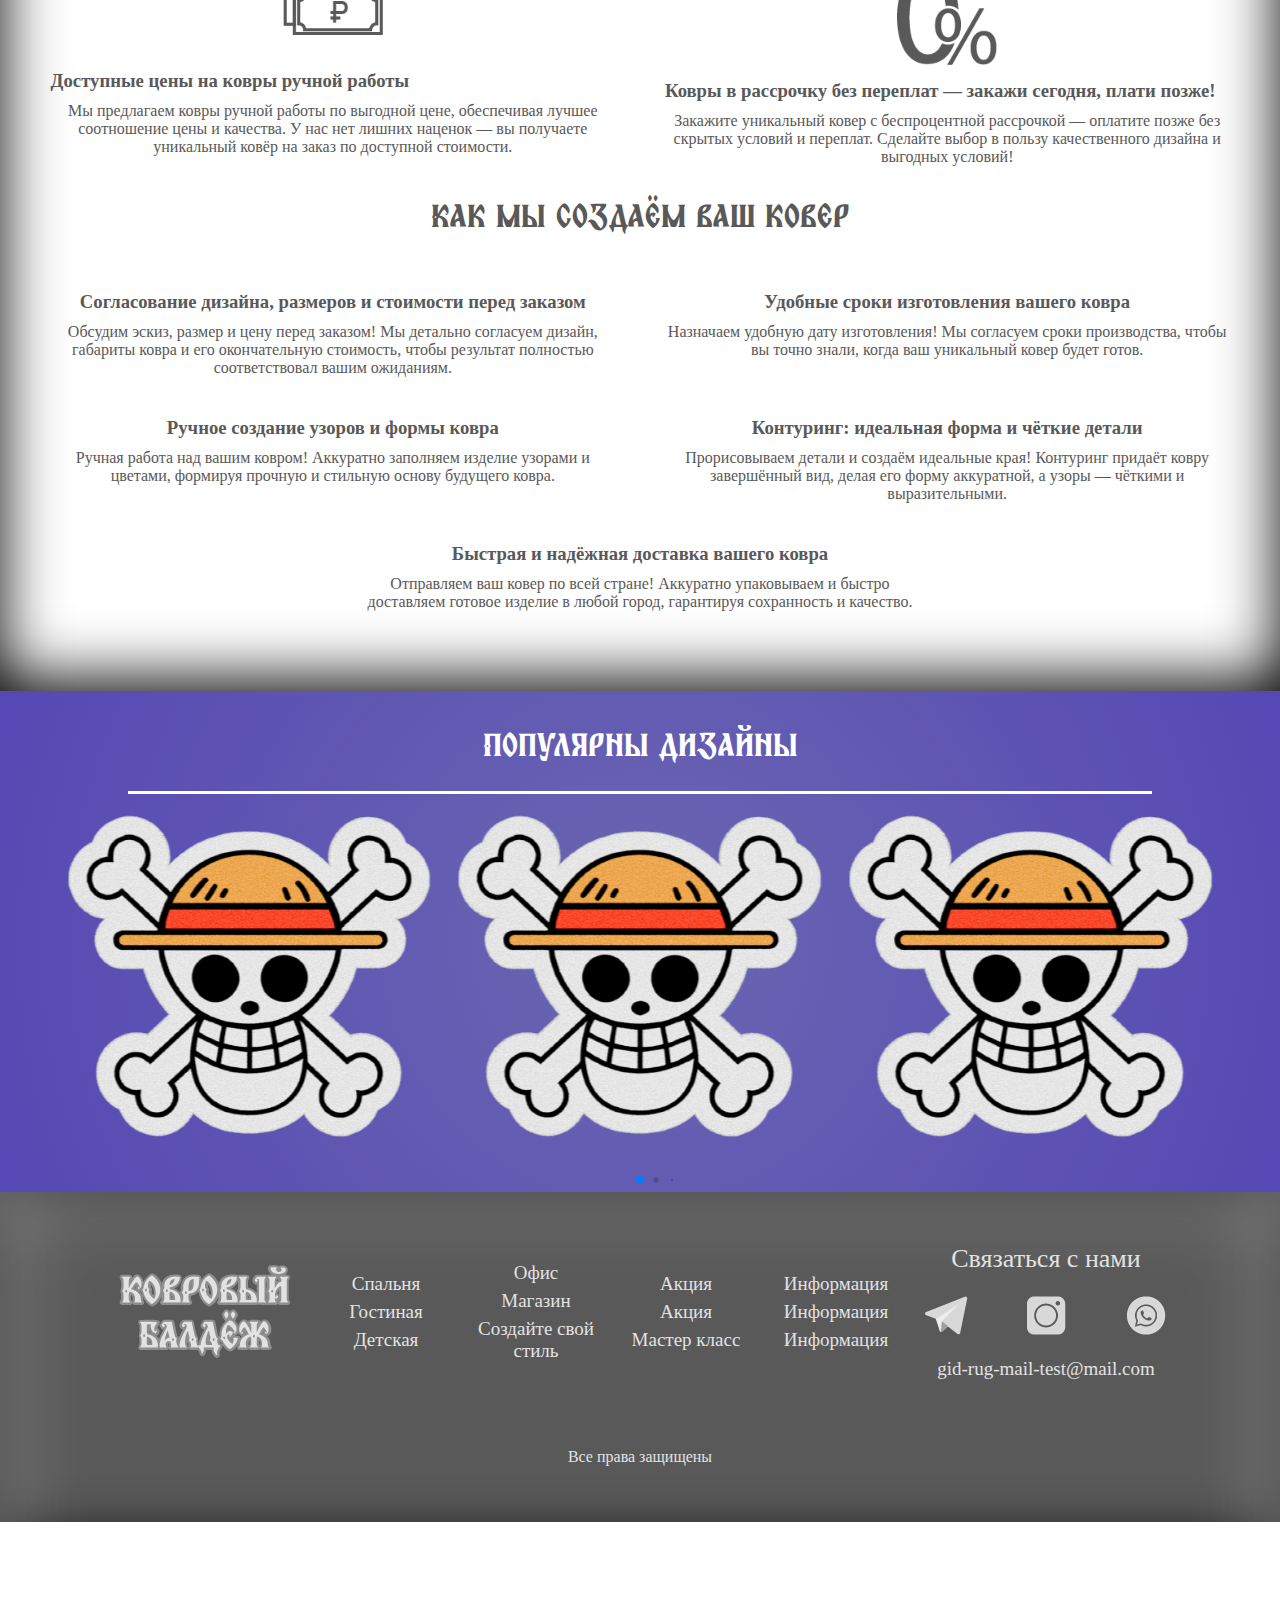
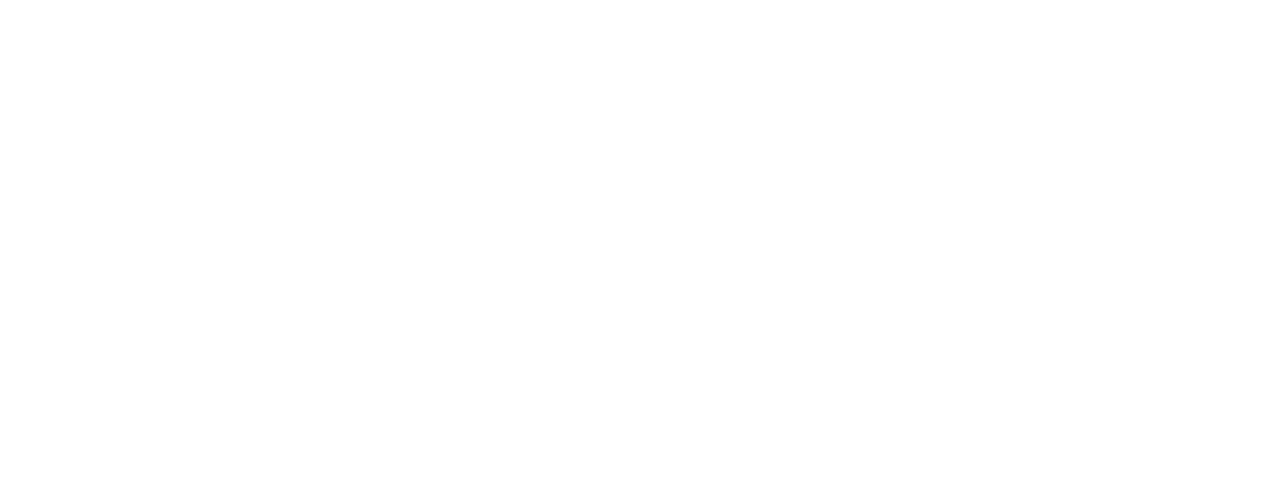
==== commit 0a89953a: "new file:   css/extra/swiper-bundle.min.css 	new file:   css/extra/swiper.min.css 	modified:   css/h" ====
--- a/index.html
+++ b/index.html
@@ -4,6 +4,7 @@
     <meta charset="UTF-8">
     <meta name="viewport" content="width=device-width, initial-scale=1.0">
     <title>Главная</title>
+    <link rel="stylesheet" href="css/extra/swiper-bundle.min.css">
     <link rel="stylesheet" href="css/header_footer_menu_menu_burger.css">
     <link rel="stylesheet" href="css/responsive/header_footer_menu_menu_burger.css">
     <link rel="stylesheet" href="css/main.css">
@@ -171,8 +172,8 @@
                         <p>Закажите уникальный ковер с беспроцентной рассрочкой — оплатите позже без скрытых условий и переплат. Сделайте выбор в пользу качественного дизайна и выгодных условий!</p>
                     </div>
                 </div>
-           </div>
-           <div class="block_2_3">
+            </div>
+            <div class="block_2_3">
                <h2>Как мы создаём ваш ковер</h2>
             </div>
             <div class="block_2_4">
@@ -196,7 +197,35 @@
                         <h3>Быстрая и надёжная доставка вашего ковра</h3>
                         <p>Отправляем ваш ковер по всей стране! Аккуратно упаковываем и быстро доставляем готовое изделие в любой город, гарантируя сохранность и качество.</p>
                     </div>
-           </div>
+            </div>
+        </div>
+        <div class="block_3">
+            <div class="top_design">
+                <h2>Популярны дизайны</h2>
+            </div>
+            <div class="swiper">
+                <div class="swiper-wrapper">
+                    <div class="swiper-slide">
+                        <img src="images/one_pis.png" alt="Ковер ручной работы One Pis">
+                    </div>
+                    <div class="swiper-slide">
+                        <img src="images/one_pis.png" alt="Ковер ручной работы One Pis">
+                    </div>
+                    <div class="swiper-slide">
+                        <img src="images/one_pis.png" alt="Ковер ручной работы One Pis">
+                    </div>
+                    <div class="swiper-slide">
+                        <img src="images/one_pis.png" alt="Ковер ручной работы One Pis">
+                    </div>
+                    <div class="swiper-slide">
+                        <img src="images/one_pis.png" alt="Ковер ручной работы One Pis">
+                    </div>
+                    <div class="swiper-slide">
+                        <img src="images/one_pis.png" alt="Ковер ручной работы One Pis">
+                    </div>
+                </div>
+                <div class="swiper-pagination"></div>
+            </div>
         </div>
     </main>
     <footer>
@@ -248,7 +277,9 @@
         </div>
 
     </footer>
+    <script src="js/swiper-bundle.min.js"></script>
     <script src="js/jquery-3.7.1.min.js"></script>
     <script src="js/menu_catalog_menu_burger.js"></script>
+    <script src="js/swiper_settings.js"></script>
 </body>
 </html>--- a/css/header_footer_menu_menu_burger.css
+++ b/css/header_footer_menu_menu_burger.css
@@ -2,9 +2,12 @@
 
 }
 :root {
+    --text-color-white: #ffffff;
     --text-color: #595959;
     --background-color-with: #ffffff;
+    --background-color-blue: radial-gradient(circle, #6B66B1, #5648B4);
     --box-shadow-black-inset: inset 0 5px 44px rgba(0, 0, 0, 0.6);
+    --box-shadow-white-inset: inset 0 0px 90px rgba(255, 255, 255, 0.348);
     --box-shadow-black: 0 2px 50px rgba(0, 0, 0, 0.6);
     --box-shadow-black-button: 0 2px 30px rgba(0, 0, 0, 0.3);
 } 
--- a/css/main.css
+++ b/css/main.css
@@ -165,6 +165,7 @@
     justify-content: center;
     align-items: center;
     flex-wrap: wrap;
+    margin-top: 30px;
 }
 .min_conteiner_1 img{
     width: 100px;
@@ -172,7 +173,10 @@
     margin-bottom: 15px;
 }
 .text_conteiner{
-
+    display: flex;
+    position: relative;
+    flex-direction: column;
+    align-items: flex-start;
 }
 .text_conteiner h3 {
     text-align: center;
@@ -210,4 +214,65 @@
     text-align: center;
     color: var(--text-color);
     margin: 10px 25px;
+}
+
+.block_3 {
+    background: var(--background-color-blue);
+    width: 100%;
+}
+.block_3::after{
+    content: '';
+    position: absolute;
+    width: 100%;
+    height: 100%;
+    box-shadow: var(--box-shadow-white-inset);
+}
+.top_design{
+    top: 0px;
+    width: 100%;
+    height: auto;
+    display: flex;
+    position: relative;
+    justify-content: center;
+}
+.top_design::before{
+    content: '';
+    position: absolute;
+    width: 80%;
+    height: 3px;
+    background: var(--background-color-with);
+    top: 100px;
+}
+.top_design h2{
+    color: var(--text-color-white);
+    font-family: "TDVolshebstvo";
+    font-size: 2em;
+    font-weight: 200;
+    margin: 40px 0 0 0;
+}
+.swiper {
+    width: 90%;
+    height: auto;
+    margin: 0 auto;
+    margin-top: 50px;
+    padding-bottom: 50px !important;
+}
+.swiper-wrapper {
+    box-sizing: content-box;
+}
+.swiper-slide {
+}
+.swiper-slide img {
+    width: 100%;
+
+}
+.no-select {
+	-webkit-user-select: none; /* Chrome/Safari */
+	-moz-user-select: none; /* Firefox */
+	-ms-user-select: none; /* IE/Edge */
+	user-select: none; /* Стандартный синтаксис */
+}
+.swiper-3d .swiper-slide-shadow-left,
+.swiper-3d .swiper-slide-shadow-right{
+    background-image: none;
 }--- a/css/responsive/main.css
+++ b/css/responsive/main.css
@@ -69,6 +69,10 @@
         width: unset;
         min-width: unset;
     }
+    .text_conteiner_2{
+        width: unset;
+        min-width: unset;
+    }
 }
 
 @media (max-width: 1024px) and (min-aspect-ratio: 3/2){
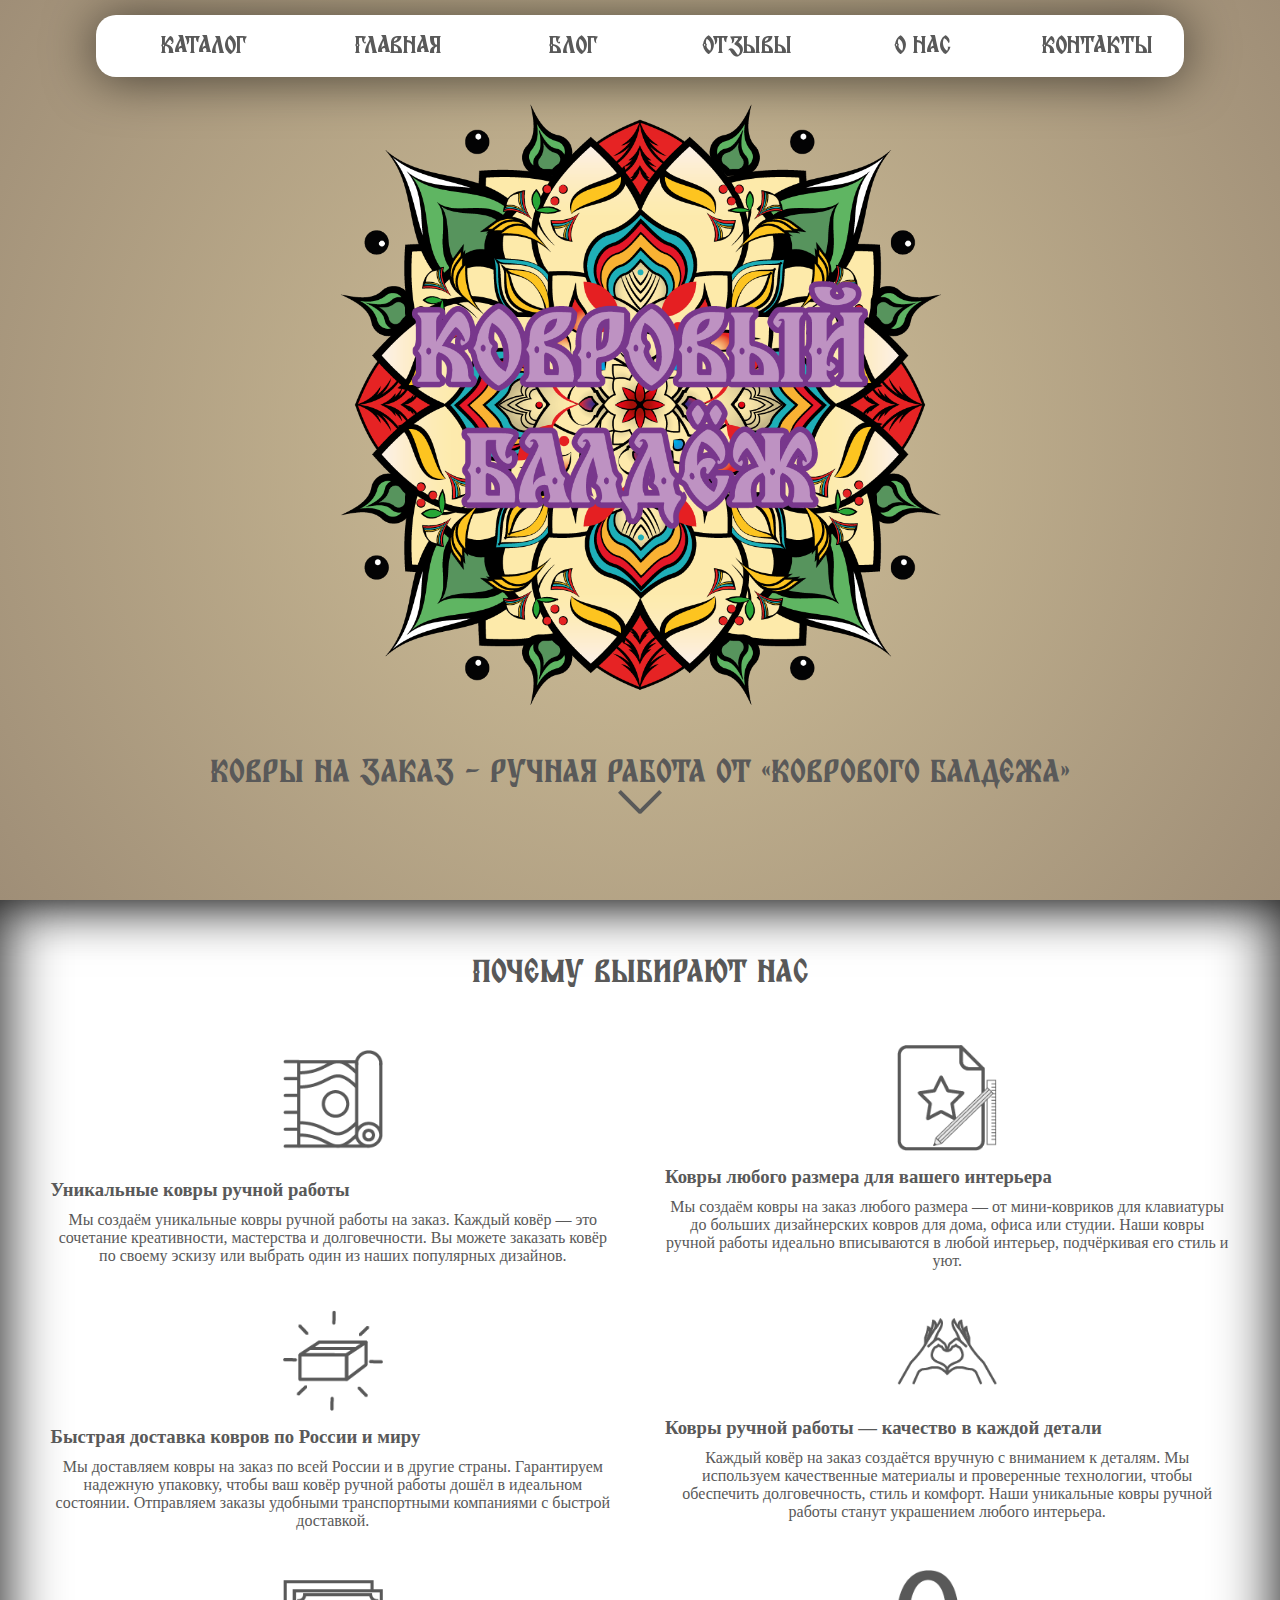
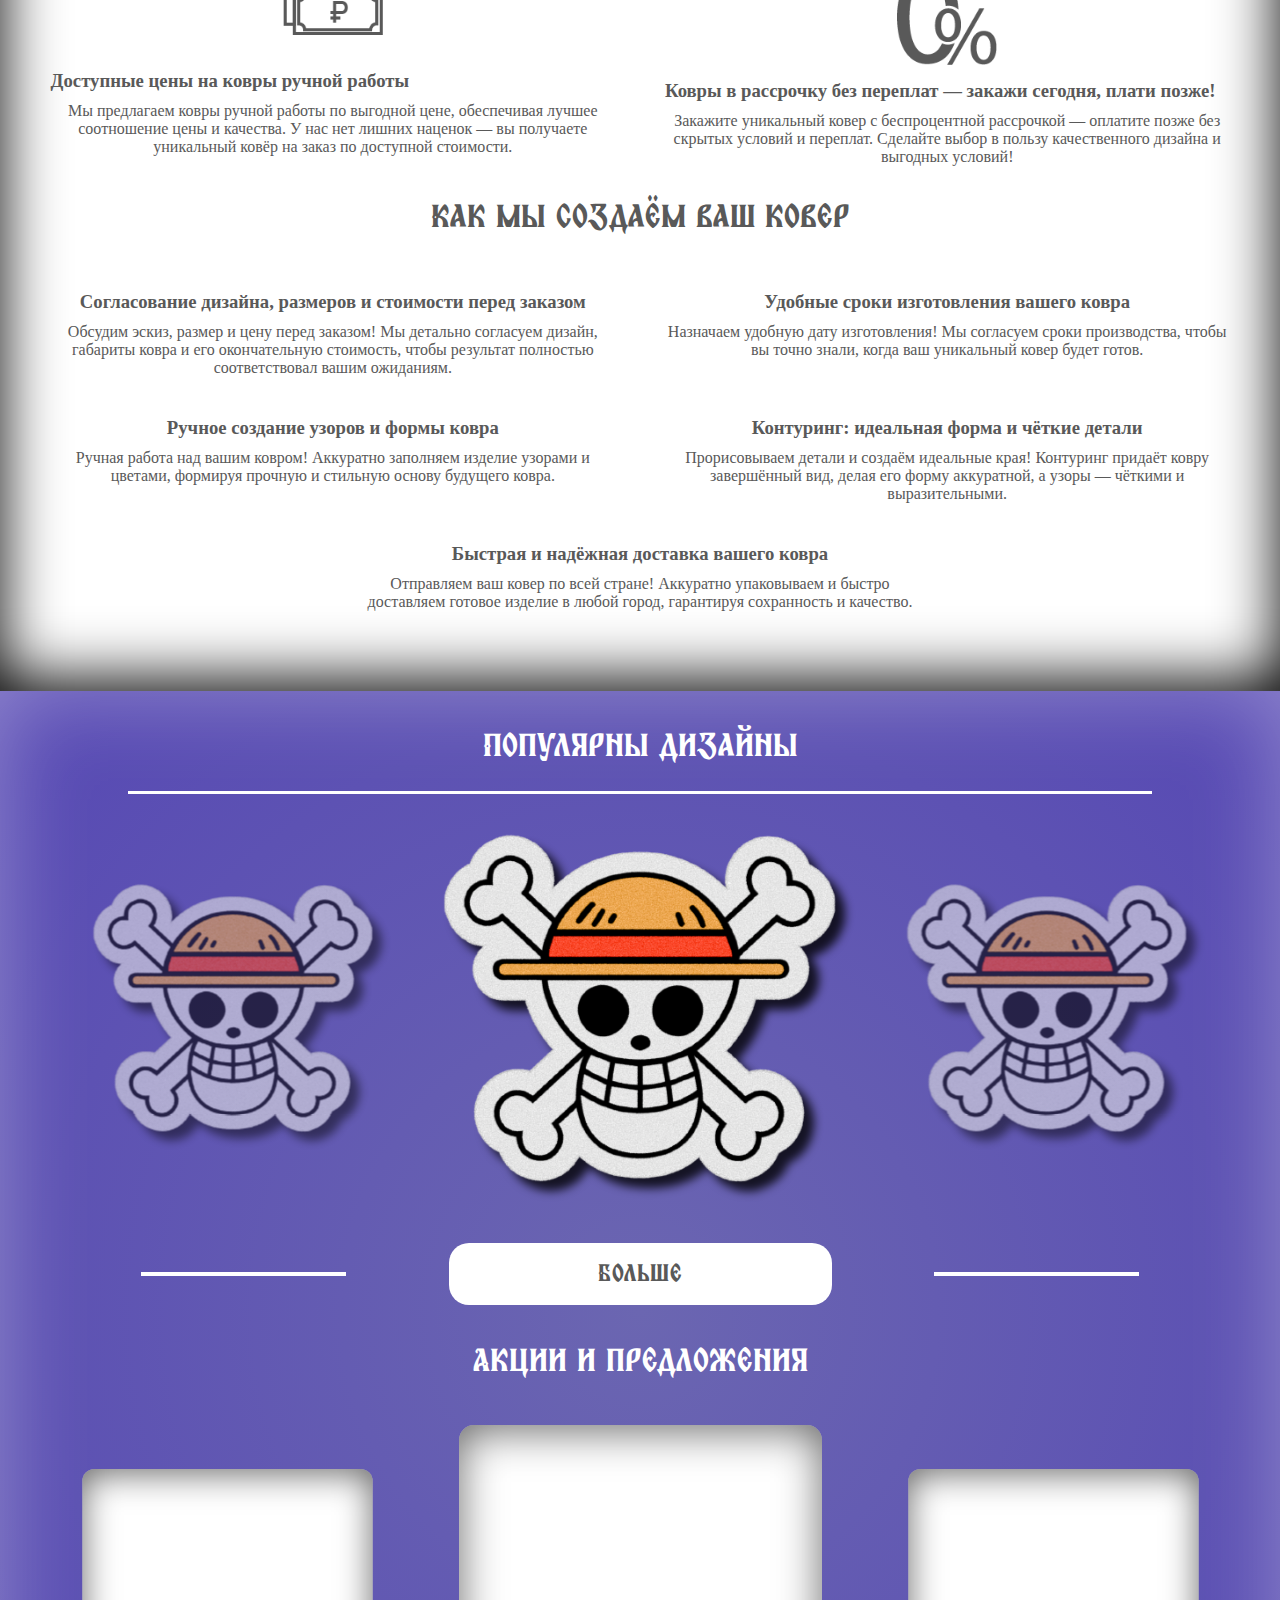
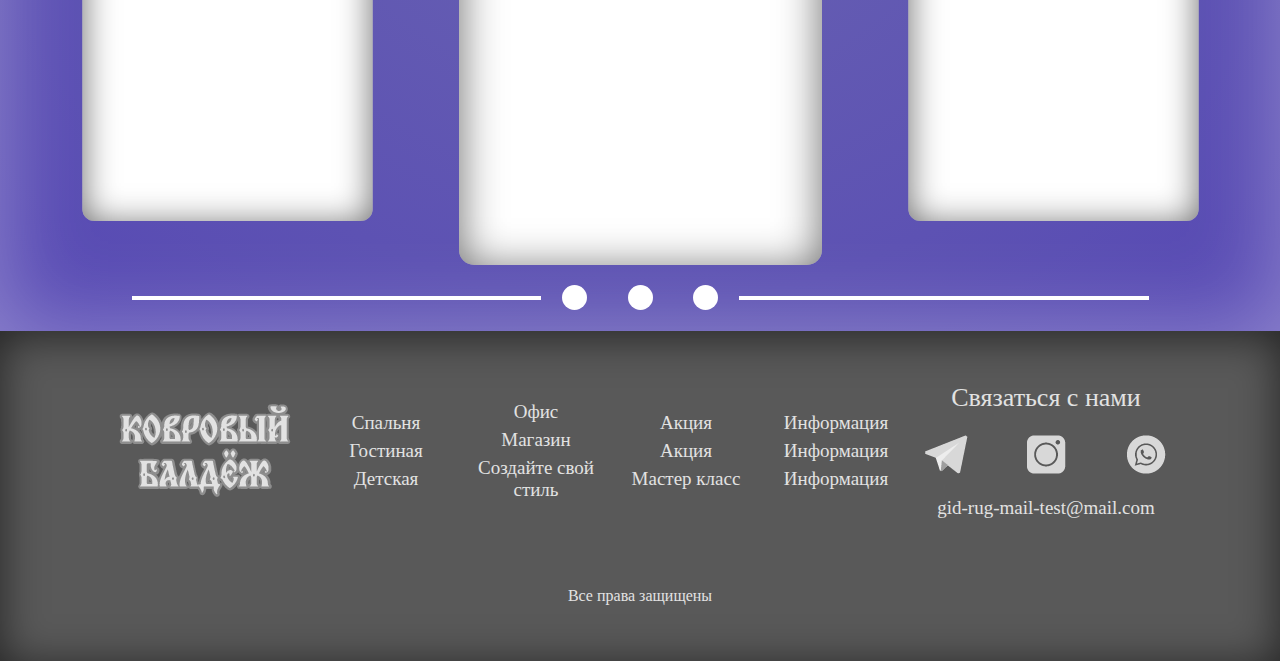
==== commit f9c33a61: "modified:   css/header_footer_menu_menu_burger.css 	modified:   css/main.css 	modified:   css/respon" ====
--- a/index.html
+++ b/index.html
@@ -203,28 +203,45 @@
             <div class="top_design">
                 <h2>Популярны дизайны</h2>
             </div>
-            <div class="swiper">
-                <div class="swiper-wrapper">
-                    <div class="swiper-slide">
-                        <img src="images/one_pis.png" alt="Ковер ручной работы One Pis">
-                    </div>
-                    <div class="swiper-slide">
-                        <img src="images/one_pis.png" alt="Ковер ручной работы One Pis">
-                    </div>
-                    <div class="swiper-slide">
-                        <img src="images/one_pis.png" alt="Ковер ручной работы One Pis">
-                    </div>
-                    <div class="swiper-slide">
-                        <img src="images/one_pis.png" alt="Ковер ручной работы One Pis">
-                    </div>
-                    <div class="swiper-slide">
-                        <img src="images/one_pis.png" alt="Ковер ручной работы One Pis">
-                    </div>
-                    <div class="swiper-slide">
-                        <img src="images/one_pis.png" alt="Ковер ручной работы One Pis">
-                    </div>
-                </div>
-                <div class="swiper-pagination"></div>
+            <div class="swiper swiper_contener">
+                <div class="swiper-wrapper swiper_top_designe">
+                    <div class="swiper-slide slide_img">
+                        <img src="images/one_pis.png" alt="Ковер ручной работы One Pis">
+                    </div>
+                    <div class="swiper-slide slide_img">
+                        <img src="images/one_pis.png" alt="Ковер ручной работы One Pis">
+                    </div>
+                    <div class="swiper-slide slide_img">
+                        <img src="images/one_pis.png" alt="Ковер ручной работы One Pis">
+                    </div>
+                    <div class="swiper-slide slide_img">
+                        <img src="images/one_pis.png" alt="Ковер ручной работы One Pis">
+                    </div>
+                    <div class="swiper-slide slide_img">
+                        <img src="images/one_pis.png" alt="Ковер ручной работы One Pis">
+                    </div>
+                    <div class="swiper-slide slide_img">
+                        <img src="images/one_pis.png" alt="Ковер ручной работы One Pis">
+                    </div>
+                </div>
+            </div>
+            <div class="button_top_designer">
+                <a href="#">Больше</a>
+            </div>
+            <div class="stock">
+                <div class="text_stock">
+                    <h2>Акции и предложения</h2>
+                </div>
+                <div class="stock_block">
+                    <div class="stock_slot_left"></div>
+                    <div class="stock_slot_mid"></div>
+                    <div class="stock_slot_reght"></div>
+                </div>
+                <div class="des_stayl">
+                    <span></span>
+                    <span></span>
+                    <span></span>
+                </div>
             </div>
         </div>
     </main>
--- a/css/header_footer_menu_menu_burger.css
+++ b/css/header_footer_menu_menu_burger.css
@@ -50,7 +50,7 @@
     padding: 10px 0px;
     border-radius: 20px;
     margin: 15px 0px 0px 0px;
-    z-index: 1;
+    z-index: 1000;
     background-color: var(--background-color-with);
     box-shadow: var(--box-shadow-black);
 }
--- a/css/main.css
+++ b/css/main.css
@@ -217,8 +217,12 @@
 }
 
 .block_3 {
+    display: flex;
+    flex-direction: column;
     background: var(--background-color-blue);
     width: 100%;
+    min-width: 0;
+    position: relative;
 }
 .block_3::after{
     content: '';
@@ -243,28 +247,56 @@
     background: var(--background-color-with);
     top: 100px;
 }
-.top_design h2{
+.top_design>h2{
     color: var(--text-color-white);
     font-family: "TDVolshebstvo";
     font-size: 2em;
     font-weight: 200;
     margin: 40px 0 0 0;
 }
-.swiper {
-    width: 90%;
+.swiper_contener {
+    width: 100%;
+    position: relative;
+    height: 390px;
+    margin-top: 50px;
+}
+.swiper_top_designe {
+    display: flex;
+    align-items: center;
+    box-sizing: border-box;
+}
+.slide_img {
+    display: flex; 
+    align-items: center;
+    justify-content: center;
+    transition: transform 0.3s ease, opacity 0.3s ease;
+}
+.swiper-slide img {
+    width: 100%;
     height: auto;
-    margin: 0 auto;
-    margin-top: 50px;
-    padding-bottom: 50px !important;
-}
-.swiper-wrapper {
-    box-sizing: content-box;
-}
-.swiper-slide {
-}
-.swiper-slide img {
-    width: 100%;
-
+    transition: transform 0.3s ease;
+    object-fit: contain;
+    filter: drop-shadow(10px 10px 5px rgba(0,0,0,0.8));
+    opacity: 0;
+}
+.swiper-slide-active img {
+    height: 90%;
+    opacity: 1;
+    padding: 20px;
+}
+.swiper-slide-prev img,
+.swiper-slide-next img {
+    height: 70%;
+    opacity: 0.6;
+    padding: 20px;
+    transition: transform 0.3s ease, opacity 0.3s ease;
+}
+.swiper-slide-prev,
+.swiper-slide-next,
+.swiper-slide-active{
+    display: flex;
+    height: 100%;
+    justify-content: center;
 }
 .no-select {
 	-webkit-user-select: none; /* Chrome/Safari */
@@ -275,4 +307,116 @@
 .swiper-3d .swiper-slide-shadow-left,
 .swiper-3d .swiper-slide-shadow-right{
     background-image: none;
+}
+.swiper-pagination-bullet-active{
+    background: var(--background-color-with);
+}
+
+.button_top_designer{
+    display: flex;
+    position: relative;
+    justify-content: center;
+    align-items: center;
+    margin-top: 40px;
+    padding: 0 10%;
+}
+.button_top_designer a{
+    display: flex;
+    text-decoration: none;
+    color: var(--text-color);
+    font-family: "TDVolshebstvo";
+    font-size: 1.5em;
+    background: var(--background-color-with);
+    width: 383px;
+    height: 62px;
+    justify-content: center;
+    align-items: center;
+    border-radius: 20px;
+    z-index: 2;
+}
+.button_top_designer a:hover{
+    transform: scale(1.1);
+}
+.button_top_designer::after,
+.button_top_designer::before{
+    display: flex;
+    content: '';
+    width: 20%;
+    height: 4px;
+    background: var(--background-color-with);
+}
+.button_top_designer::before{
+    margin-right: 10%;
+}
+.button_top_designer::after{
+    margin-left: 10%;
+}
+.stock {
+    width: 100%;
+    display: flex;
+    flex-direction: column;
+    justify-content: center;
+
+
+}
+.text_stock{
+    margin-top: 15px;
+    display: flex;
+    position: relative;
+    justify-content: center;
+}
+.stock h2 {
+    display: flex;
+    position: relative;
+    color: var(--text-color-white);
+    font-family: "TDVolshebstvo";
+    font-size: 2em;
+    font-weight: 100;
+}
+.stock_block{
+    display: flex;
+    width: 100%;
+    justify-content: center;
+    margin: 20px 0 0 0;
+    flex-wrap: wrap;
+}
+.stock_slot_left,
+.stock_slot_mid,
+.stock_slot_reght{
+    display: flex;
+    position: relative;
+    min-width: 363px;
+    min-height: 440px;
+    background: var(--background-color-with);
+    margin: 0 25px;
+    border-radius: 15px;
+    box-shadow: var(--box-shadow-black-inset);
+}
+.stock_slot_left,
+.stock_slot_reght {
+    transform: scale(0.8);
+}
+.des_stayl {
+    display: flex;
+    width: 80%;
+    margin: 0 10%;
+    justify-content: center;
+    align-items: center;
+}
+.des_stayl::after,
+.des_stayl::before{
+    content: '';
+    display: flex;
+    width: 40%;
+    height: 4px;
+    background: var(--background-color-with);
+}
+.des_stayl span{
+    display: flex;
+    content: '';
+    min-width: 25px;
+    min-height: 25px;
+    background: var(--background-color-with);
+    margin: 2%;
+    border-radius: 50%;
 }--- a/css/responsive/main.css
+++ b/css/responsive/main.css
@@ -60,6 +60,10 @@
             width: 30px;
         }
     }
+    .button_top_designer::after,
+.button_top_designer::before{
+    display: none;
+}
 }
 @media (max-width: 451px){
     .block1-logo>h1{
@@ -73,6 +77,17 @@
         width: unset;
         min-width: unset;
     }
+.stock_slot_left,
+.stock_slot_mid,
+.stock_slot_reght{
+    transform: unset;
+    min-width: 235px;
+    min-height: 285px;
+}
+.stock_slot_left,
+.stock_slot_reght{
+    transform: scale(0.8);
+}
 }
 
 @media (max-width: 1024px) and (min-aspect-ratio: 3/2){
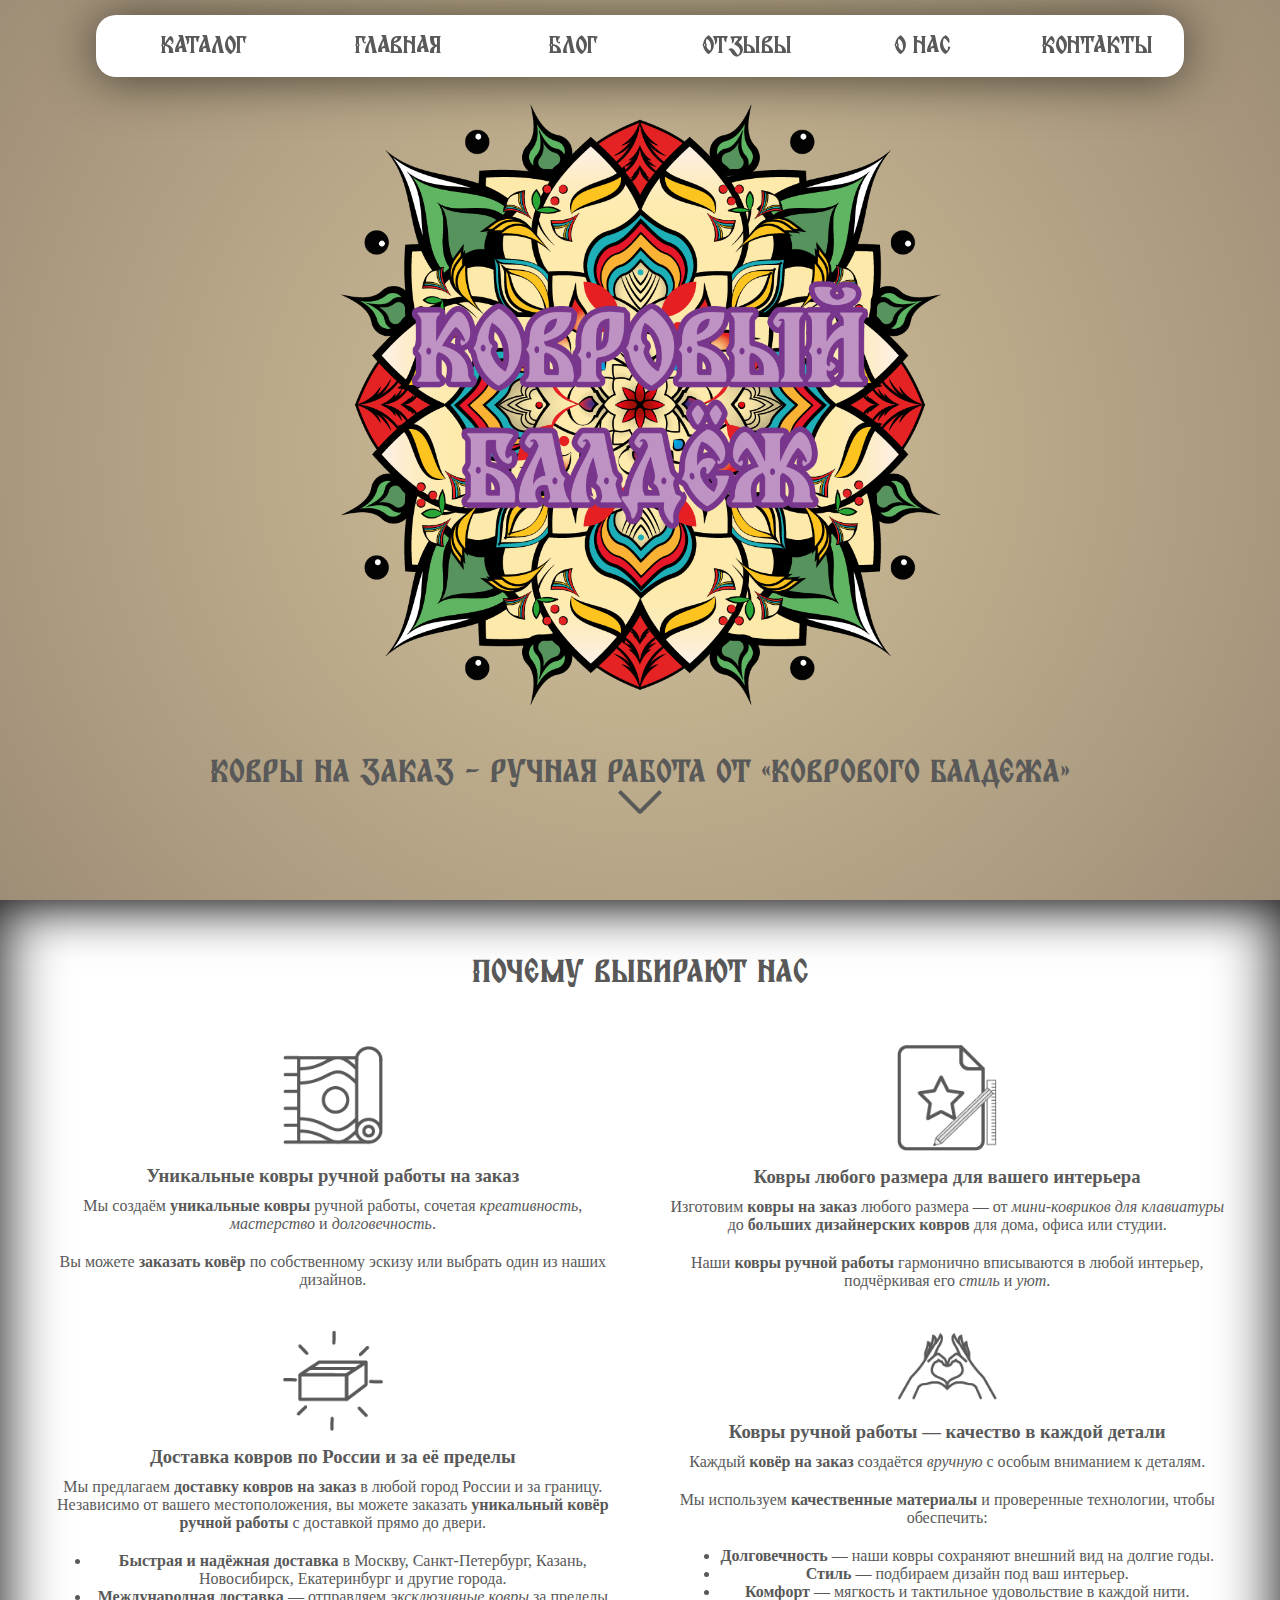
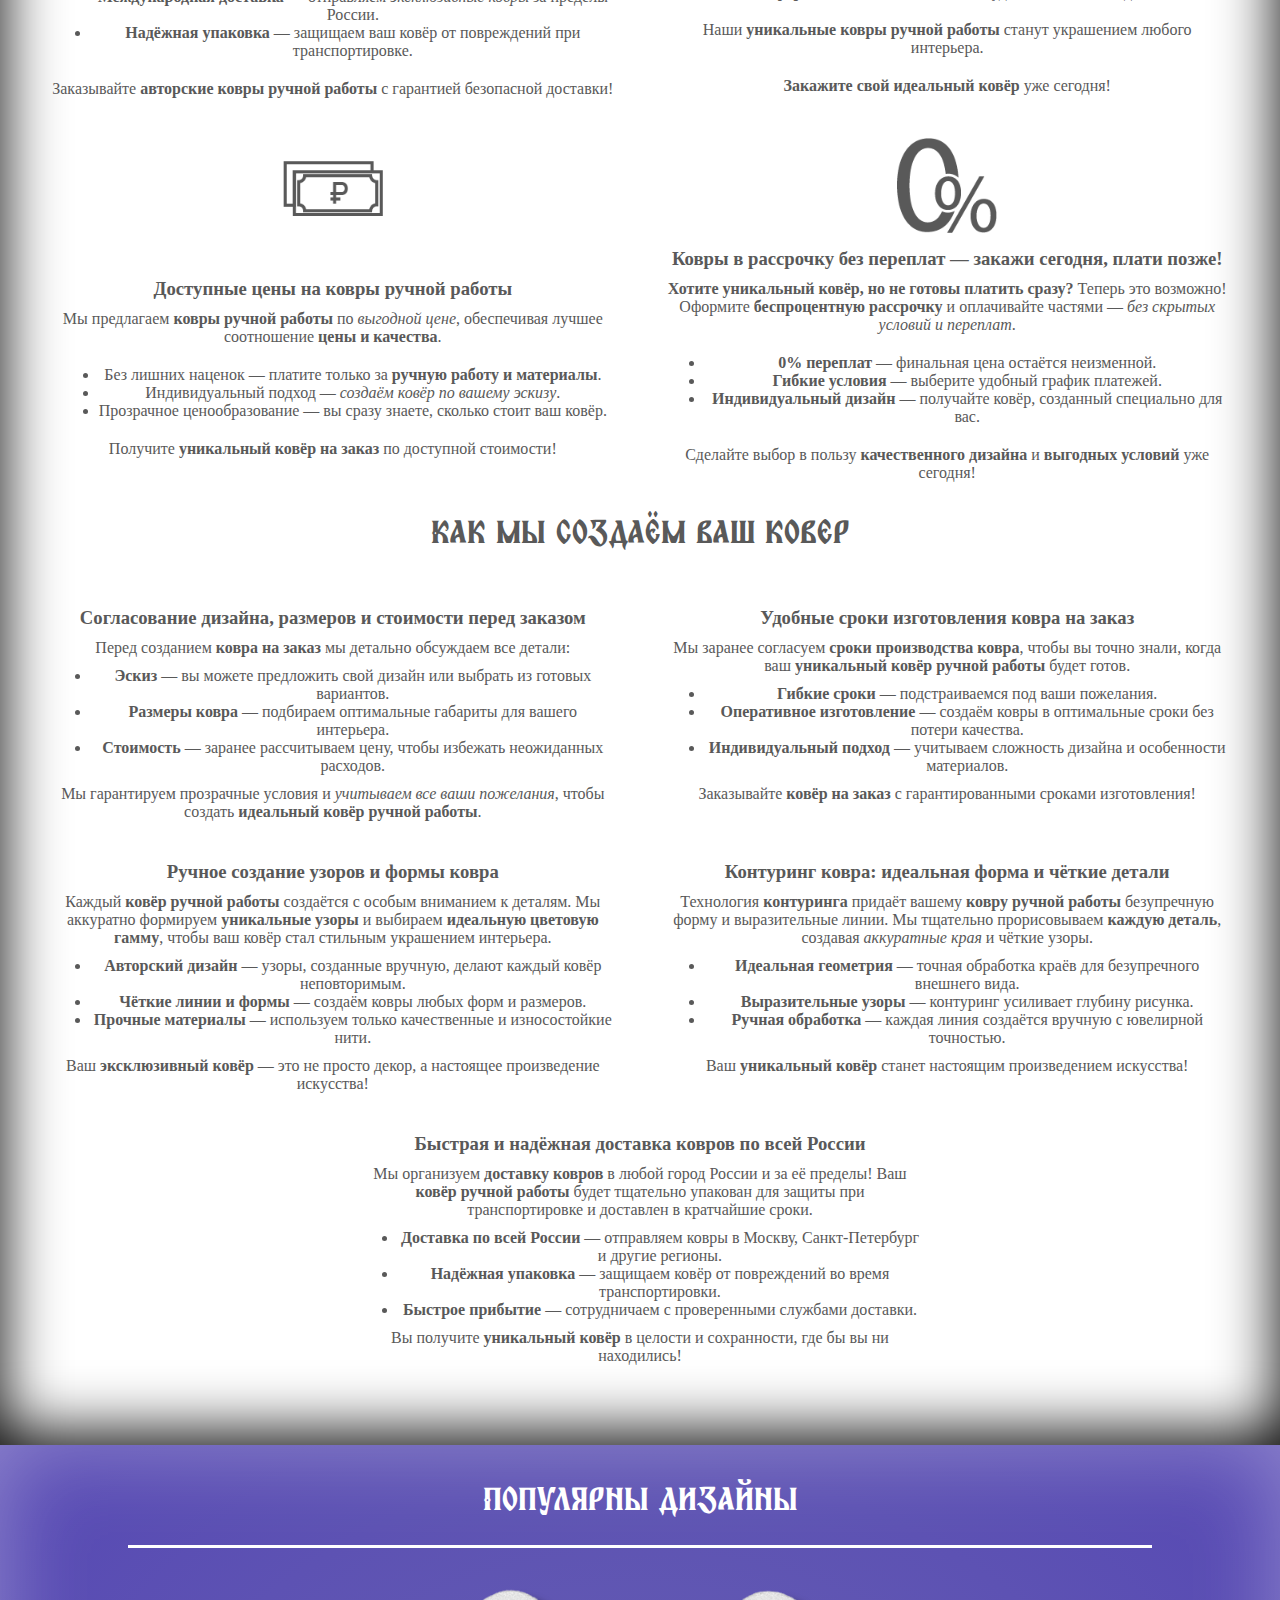
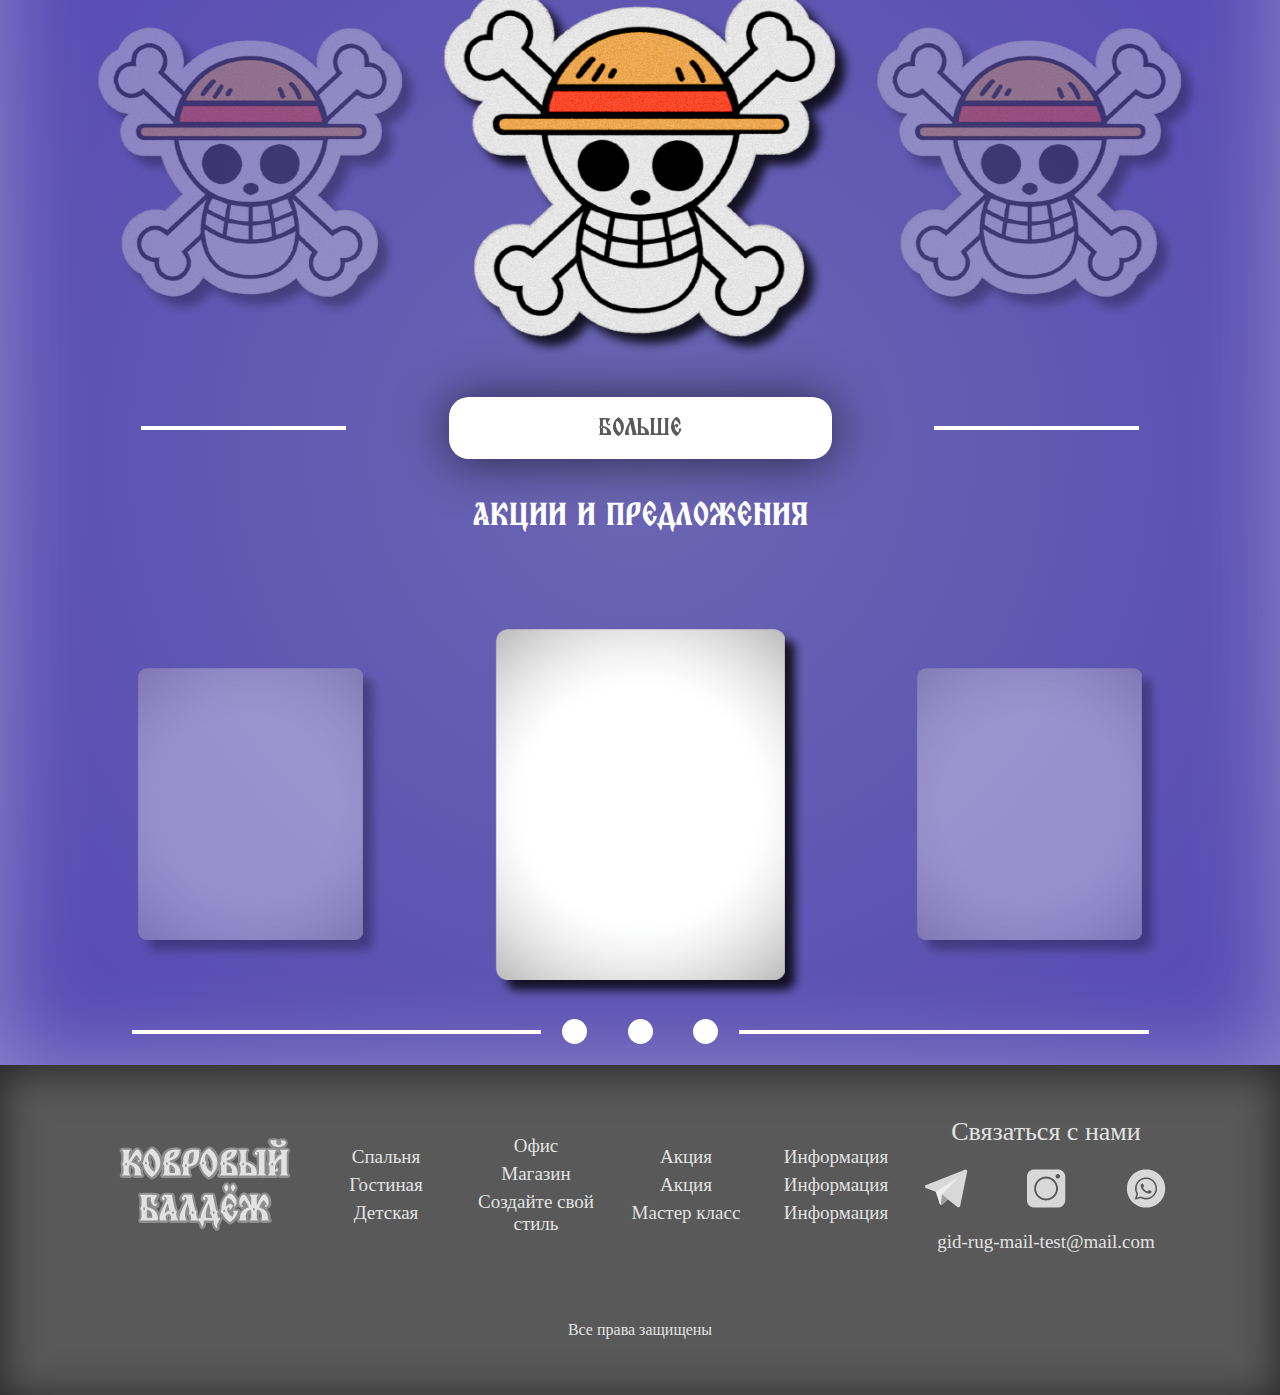
==== commit a7edb6f0: "deleted:    css/extra/swiper.min.css 	modified:   css/main.css 	modified:   css/responsive/main.css " ====
--- a/index.html
+++ b/index.html
@@ -133,43 +133,72 @@
                 <div class="min_conteiner_1">
                     <img src="images/img_1.png" alt="img_1">
                     <div class="text_conteiner">
-                        <h3>Уникальные ковры ручной работы</h3>
-                        <p>Мы создаём уникальные ковры ручной работы на заказ. Каждый ковёр — это сочетание креативности, мастерства и долговечности. Вы можете заказать ковёр по своему эскизу или выбрать один из наших популярных дизайнов.</p>
+                        <h3>Уникальные ковры ручной работы на заказ</h3>
+                        <p>Мы создаём <strong>уникальные ковры</strong> ручной работы, сочетая <em>креативность</em>, <em>мастерство</em> и <em>долговечность</em>.</p>
+                        <p>Вы можете <strong>заказать ковёр</strong> по собственному эскизу или выбрать один из наших дизайнов.</p>
+
                     </div>
                 </div>
                 <div class="min_conteiner_1">
                     <img src="images/img_6.png" alt="img_6">
                     <div class="text_conteiner">
                         <h3>Ковры любого размера для вашего интерьера</h3>
-                        <p>Мы создаём ковры на заказ любого размера — от мини-ковриков для клавиатуры до больших дизайнерских ковров для дома, офиса или студии. Наши ковры ручной работы идеально вписываются в любой интерьер, подчёркивая его стиль и уют.</p>
+                        <p>Изготовим <strong>ковры на заказ</strong> любого размера — от <em>мини-ковриков для клавиатуры</em> до <strong>больших дизайнерских ковров</strong> для дома, офиса или студии.</p>
+                        <p>Наши <strong>ковры ручной работы</strong> гармонично вписываются в любой интерьер, подчёркивая его <em>стиль</em> и <em>уют</em>.</p>
                     </div>
                 </div>
                 <div class="min_conteiner_1">
                     <img src="images/img_5.png" alt="img_5">
                     <div class="text_conteiner">
-                        <h3>Быстрая доставка ковров по России и миру</h3>
-                        <p>Мы доставляем ковры на заказ по всей России и в другие страны. Гарантируем надежную упаковку, чтобы ваш ковёр ручной работы дошёл в идеальном состоянии. Отправляем заказы удобными транспортными компаниями с быстрой доставкой.</p>
+                        <h3>Доставка ковров по России и за её пределы</h3>
+                        <p>Мы предлагаем <strong>доставку ковров на заказ</strong> в любой город России и за границу. Независимо от вашего местоположения, вы можете заказать <strong>уникальный ковёр ручной работы</strong> с доставкой прямо до двери.</p>
+                        <ul>
+                        <li><strong>Быстрая и надёжная доставка</strong> в Москву, Санкт-Петербург, Казань, Новосибирск, Екатеринбург и другие города.</li>
+                        <li><strong>Международная доставка</strong> — отправляем <em>эксклюзивные ковры</em> за пределы России.</li>
+                        <li><strong>Надёжная упаковка</strong> — защищаем ваш ковёр от повреждений при транспортировке.</li>
+                        </ul>
+                        <p>Заказывайте <strong>авторские ковры ручной работы</strong> с гарантией безопасной доставки!</p>
                     </div>
                 </div>
                 <div class="min_conteiner_1">
                     <img src="images/img_4.png" alt="img_4">
                     <div class="text_conteiner">
                         <h3>Ковры ручной работы — качество в каждой детали</h3>
-                        <p>Каждый ковёр на заказ создаётся вручную с вниманием к деталям. Мы используем качественные материалы и проверенные технологии, чтобы обеспечить долговечность, стиль и комфорт. Наши уникальные ковры ручной работы станут украшением любого интерьера.</p>
+                        <p>Каждый <strong>ковёр на заказ</strong> создаётся <em>вручную</em> с особым вниманием к деталям.</p>
+                        <p>Мы используем <strong>качественные материалы</strong> и проверенные технологии, чтобы обеспечить:</p>
+                        <ul>
+                        <li><strong>Долговечность</strong> — наши ковры сохраняют внешний вид на долгие годы.</li>
+                        <li><strong>Стиль</strong> — подбираем дизайн под ваш интерьер.</li>
+                        <li><strong>Комфорт</strong> — мягкость и тактильное удовольствие в каждой нити.</li>
+                        </ul>
+                        <p>Наши <strong>уникальные ковры ручной работы</strong> станут украшением любого интерьера.</p>
+                        <p><strong>Закажите свой идеальный ковёр</strong> уже сегодня!</p>
                     </div>
                 </div>
                 <div class="min_conteiner_1">
                     <img src="images/img_3.png" alt="img_3">
                     <div class="text_conteiner">
                         <h3>Доступные цены на ковры ручной работы</h3>
-                        <p>Мы предлагаем ковры ручной работы по выгодной цене, обеспечивая лучшее соотношение цены и качества. У нас нет лишних наценок — вы получаете уникальный ковёр на заказ по доступной стоимости.</p>
+                        <p>Мы предлагаем <strong>ковры ручной работы</strong> по <em>выгодной цене</em>, обеспечивая лучшее соотношение <strong>цены и качества</strong>.</p>
+                        <ul>
+                          <li>Без лишних наценок — платите только за <strong>ручную работу и материалы</strong>.</li>
+                          <li>Индивидуальный подход — <em>создаём ковёр по вашему эскизу</em>.</li>
+                          <li>Прозрачное ценообразование — вы сразу знаете, сколько стоит ваш ковёр.</li>
+                        </ul>
+                        <p>Получите <strong>уникальный ковёр на заказ</strong> по доступной стоимости!</p>
                     </div>
                 </div>
                 <div class="min_conteiner_1">
                     <img src="images/img_2.png" alt="img_2">
                     <div class="text_conteiner">
                         <h3>Ковры в рассрочку без переплат — закажи сегодня, плати позже!</h3>
-                        <p>Закажите уникальный ковер с беспроцентной рассрочкой — оплатите позже без скрытых условий и переплат. Сделайте выбор в пользу качественного дизайна и выгодных условий!</p>
+                        <p><strong>Хотите уникальный ковёр, но не готовы платить сразу?</strong> Теперь это возможно! Оформите <strong>беспроцентную рассрочку</strong> и оплачивайте частями — <em>без скрытых условий и переплат</em>.</p>
+                        <ul>
+                        <li><strong>0% переплат</strong> — финальная цена остаётся неизменной.</li>
+                        <li><strong>Гибкие условия</strong> — выберите удобный график платежей.</li>
+                        <li><strong>Индивидуальный дизайн</strong> — получайте ковёр, созданный специально для вас.</li>
+                        </ul>
+                        <p>Сделайте выбор в пользу <strong>качественного дизайна</strong> и <strong>выгодных условий</strong> уже сегодня!</p>
                     </div>
                 </div>
             </div>
@@ -179,23 +208,53 @@
             <div class="block_2_4">
                     <div class="text_conteiner_2">
                         <h3>Согласование дизайна, размеров и стоимости перед заказом</h3>
-                        <p>Обсудим эскиз, размер и цену перед заказом! Мы детально согласуем дизайн, габариты ковра и его окончательную стоимость, чтобы результат полностью соответствовал вашим ожиданиям.</p>
-                    </div>
-                    <div class="text_conteiner_2">
-                        <h3>Удобные сроки изготовления вашего ковра</h3>
-                        <p>Назначаем удобную дату изготовления! Мы согласуем сроки производства, чтобы вы точно знали, когда ваш уникальный ковер будет готов.</p>
+                        <p>Перед созданием <strong>ковра на заказ</strong> мы детально обсуждаем все детали:</p>
+                        <ul>
+                        <li><strong>Эскиз</strong> — вы можете предложить свой дизайн или выбрать из готовых вариантов.</li>
+                        <li><strong>Размеры ковра</strong> — подбираем оптимальные габариты для вашего интерьера.</li>
+                        <li><strong>Стоимость</strong> — заранее рассчитываем цену, чтобы избежать неожиданных расходов.</li>
+                        </ul>
+                        <p>Мы гарантируем прозрачные условия и <em>учитываем все ваши пожелания</em>, чтобы создать <strong>идеальный ковёр ручной работы</strong>.</p>
+                    </div>
+                    <div class="text_conteiner_2">
+                        <h3>Удобные сроки изготовления ковра на заказ</h3>
+                        <p>Мы заранее согласуем <strong>сроки производства ковра</strong>, чтобы вы точно знали, когда ваш <strong>уникальный ковёр ручной работы</strong> будет готов.</p>
+                        <ul>
+                        <li><strong>Гибкие сроки</strong> — подстраиваемся под ваши пожелания.</li>
+                        <li><strong>Оперативное изготовление</strong> — создаём ковры в оптимальные сроки без потери качества.</li>
+                        <li><strong>Индивидуальный подход</strong> — учитываем сложность дизайна и особенности материалов.</li>
+                        </ul>
+                        <p>Заказывайте <strong>ковёр на заказ</strong> с гарантированными сроками изготовления!</p>
                     </div>
                     <div class="text_conteiner_2">
                         <h3>Ручное создание узоров и формы ковра</h3>
-                        <p>Ручная работа над вашим ковром! Аккуратно заполняем изделие узорами и цветами, формируя прочную и стильную основу будущего ковра.</p>
-                    </div>
-                    <div class="text_conteiner_2">
-                        <h3>Контуринг: идеальная форма и чёткие детали</h3>
-                        <p>Прорисовываем детали и создаём идеальные края! Контуринг придаёт ковру завершённый вид, делая его форму аккуратной, а узоры — чёткими и выразительными.</p>
-                    </div>
-                    <div class="text_conteiner_2">
-                        <h3>Быстрая и надёжная доставка вашего ковра</h3>
-                        <p>Отправляем ваш ковер по всей стране! Аккуратно упаковываем и быстро доставляем готовое изделие в любой город, гарантируя сохранность и качество.</p>
+                        <p>Каждый <strong>ковёр ручной работы</strong> создаётся с особым вниманием к деталям. Мы аккуратно формируем <strong>уникальные узоры</strong> и выбираем <strong>идеальную цветовую гамму</strong>, чтобы ваш ковёр стал стильным украшением интерьера.</p>
+                        <ul>
+                        <li><strong>Авторский дизайн</strong> — узоры, созданные вручную, делают каждый ковёр неповторимым.</li>
+                        <li><strong>Чёткие линии и формы</strong> — создаём ковры любых форм и размеров.</li>
+                        <li><strong>Прочные материалы</strong> — используем только качественные и износостойкие нити.</li>
+                        </ul>
+                        <p>Ваш <strong>эксклюзивный ковёр</strong> — это не просто декор, а настоящее произведение искусства!</p>
+                    </div>
+                    <div class="text_conteiner_2">
+                        <h3>Контуринг ковра: идеальная форма и чёткие детали</h3>
+                        <p>Технология <strong>контуринга</strong> придаёт вашему <strong>ковру ручной работы</strong> безупречную форму и выразительные линии. Мы тщательно прорисовываем <strong>каждую деталь</strong>, создавая <em>аккуратные края</em> и чёткие узоры.</p>
+                        <ul>
+                        <li><strong>Идеальная геометрия</strong> — точная обработка краёв для безупречного внешнего вида.</li>
+                        <li><strong>Выразительные узоры</strong> — контуринг усиливает глубину рисунка.</li>
+                        <li><strong>Ручная обработка</strong> — каждая линия создаётся вручную с ювелирной точностью.</li>
+                        </ul>
+                        <p>Ваш <strong>уникальный ковёр</strong> станет настоящим произведением искусства!</p>
+                    </div>
+                    <div class="text_conteiner_2">
+                        <h3>Быстрая и надёжная доставка ковров по всей России</h3>
+                        <p>Мы организуем <strong>доставку ковров</strong> в любой город России и за её пределы! Ваш <strong>ковёр ручной работы</strong> будет тщательно упакован для защиты при транспортировке и доставлен в кратчайшие сроки.</p>
+                        <ul>
+                        <li><strong>Доставка по всей России</strong> — отправляем ковры в Москву, Санкт-Петербург и другие регионы.</li>
+                        <li><strong>Надёжная упаковка</strong> — защищаем ковёр от повреждений во время транспортировки.</li>
+                        <li><strong>Быстрое прибытие</strong> — сотрудничаем с проверенными службами доставки.</li>
+                        </ul>
+                        <p>Вы получите <strong>уникальный ковёр</strong> в целости и сохранности, где бы вы ни находились!</p>
                     </div>
             </div>
         </div>
@@ -206,22 +265,29 @@
             <div class="swiper swiper_contener">
                 <div class="swiper-wrapper swiper_top_designe">
                     <div class="swiper-slide slide_img">
-                        <img src="images/one_pis.png" alt="Ковер ручной работы One Pis">
-                    </div>
-                    <div class="swiper-slide slide_img">
-                        <img src="images/one_pis.png" alt="Ковер ручной работы One Pis">
-                    </div>
-                    <div class="swiper-slide slide_img">
-                        <img src="images/one_pis.png" alt="Ковер ручной работы One Pis">
-                    </div>
-                    <div class="swiper-slide slide_img">
-                        <img src="images/one_pis.png" alt="Ковер ручной работы One Pis">
-                    </div>
-                    <div class="swiper-slide slide_img">
-                        <img src="images/one_pis.png" alt="Ковер ручной работы One Pis">
-                    </div>
-                    <div class="swiper-slide slide_img">
-                        <img src="images/one_pis.png" alt="Ковер ручной работы One Pis">
+                        <a href="#">
+                            <img src="images/one_pis.png" alt="Ковер ручной работы One Pis">
+                        </a>
+                    </div>
+                    <div class="swiper-slide slide_img">
+                        <a href="#">
+                            <img src="images/one_pis.png" alt="Ковер ручной работы One Pis">
+                        </a>
+                    </div>
+                    <div class="swiper-slide slide_img">
+                        <a href="#">
+                            <img src="images/one_pis.png" alt="Ковер ручной работы One Pis">
+                        </a>
+                    </div>
+                    <div class="swiper-slide slide_img">
+                        <a href="#">
+                            <img src="images/one_pis.png" alt="Ковер ручной работы One Pis">
+                        </a>
+                    </div>
+                    <div class="swiper-slide slide_img">
+                        <a href="#">
+                            <img src="images/one_pis.png" alt="Ковер ручной работы One Pis">
+                        </a>
                     </div>
                 </div>
             </div>
@@ -232,16 +298,40 @@
                 <div class="text_stock">
                     <h2>Акции и предложения</h2>
                 </div>
-                <div class="stock_block">
-                    <div class="stock_slot_left"></div>
-                    <div class="stock_slot_mid"></div>
-                    <div class="stock_slot_reght"></div>
-                </div>
-                <div class="des_stayl">
-                    <span></span>
-                    <span></span>
-                    <span></span>
-                </div>
+            </div>
+            <div class="swiper swiper_contener">
+                <div class="swiper-wrapper swiper_top_designe">
+                    <div class="swiper-slide slide_img">
+                        <a href="#">
+                            <img src="images/stock.png" alt="Ковер ручной работы One Pis">
+                        </a>
+                    </div>
+                    <div class="swiper-slide slide_img">
+                        <a href="#">
+                            <img src="images/stock.png" alt="Ковер ручной работы One Pis">
+                        </a>
+                    </div>
+                    <div class="swiper-slide slide_img">
+                        <a href="#">
+                            <img src="images/stock.png" alt="Ковер ручной работы One Pis">
+                        </a>
+                    </div>
+                    <div class="swiper-slide slide_img">
+                        <a href="#">
+                            <img src="images/stock.png" alt="Ковер ручной работы One Pis">
+                        </a>
+                    </div>
+                    <div class="swiper-slide slide_img">
+                        <a href="#">
+                            <img src="images/stock.png" alt="Ковер ручной работы One Pis">
+                        </a>
+                    </div>
+                </div>
+            </div>
+            <div class="des_stayl">
+                <span></span>
+                <span></span>
+                <span></span>
             </div>
         </div>
     </main>
--- a/css/main.css
+++ b/css/main.css
@@ -176,7 +176,12 @@
     display: flex;
     position: relative;
     flex-direction: column;
-    align-items: flex-start;
+    align-items: center;
+}
+.text_conteiner ul {
+    text-align: center;
+    color: var(--text-color);
+    margin: 10px 25px;
 }
 .text_conteiner h3 {
     text-align: center;
@@ -203,6 +208,11 @@
     min-width: 400px;
     justify-content: center;
     margin-top: 30px;
+}
+.text_conteiner_2 ul {
+    text-align: center;
+    color: var(--text-color);
+    margin: 10px 25px;
 }
 .text_conteiner_2 h3 {
     text-align: center;
@@ -271,32 +281,64 @@
     justify-content: center;
     transition: transform 0.3s ease, opacity 0.3s ease;
 }
-.swiper-slide img {
+.slide_img img {
+    display: flex;
     width: 100%;
     height: auto;
+    justify-content: center;
     transition: transform 0.3s ease;
     object-fit: contain;
     filter: drop-shadow(10px 10px 5px rgba(0,0,0,0.8));
     opacity: 0;
 }
+.swiper-slide-active a {
+    display: flex;
+    justify-content: center;
+    height: 100%;
+    opacity: 1;
+    padding: 20px;
+}
 .swiper-slide-active img {
+
     height: 90%;
     opacity: 1;
     padding: 20px;
 }
-.swiper-slide-prev img,
-.swiper-slide-next img {
+.slide_img.swiper-slide-prev a,
+.slide_img.swiper-slide-next a {
+    display: flex;
+    align-items: center;
+    justify-content: center;
+    height: 100%;
+    opacity: 0.6;
+    padding: 20px;
+    transition: transform 0.3s ease, opacity 0.3s ease;
+}
+.slide_img.swiper-slide-prev img,
+.slide_img.swiper-slide-next img {
     height: 70%;
     opacity: 0.6;
     padding: 20px;
     transition: transform 0.3s ease, opacity 0.3s ease;
 }
-.swiper-slide-prev,
-.swiper-slide-next,
-.swiper-slide-active{
+.slide_img.swiper-slide-prev,
+.slide_img.swiper-slide-next{
+    z-index: 1;
+}
+.slide_img.swiper-slide-active{
+    z-index: 2;
+}
+.slide_img.swiper-slide-prev,
+.slide_img.swiper-slide-next,
+.slide_img.swiper-slide-active{
     display: flex;
     height: 100%;
     justify-content: center;
+}
+.slide_img.swiper-slide-prev:hover,
+.slide_img.swiper-slide-next:hover,
+.slide_img.swiper-slide-active:hover{
+    transform: scale(1.1);
 }
 .no-select {
 	-webkit-user-select: none; /* Chrome/Safari */
@@ -327,6 +369,7 @@
     font-family: "TDVolshebstvo";
     font-size: 1.5em;
     background: var(--background-color-with);
+    box-shadow: 0 2px 50px rgba(0, 0, 0, 0.6);;
     width: 383px;
     height: 62px;
     justify-content: center;
@@ -373,29 +416,7 @@
     font-size: 2em;
     font-weight: 100;
 }
-.stock_block{
-    display: flex;
-    width: 100%;
-    justify-content: center;
-    margin: 20px 0 0 0;
-    flex-wrap: wrap;
-}
-.stock_slot_left,
-.stock_slot_mid,
-.stock_slot_reght{
-    display: flex;
-    position: relative;
-    min-width: 363px;
-    min-height: 440px;
-    background: var(--background-color-with);
-    margin: 0 25px;
-    border-radius: 15px;
-    box-shadow: var(--box-shadow-black-inset);
-}
-.stock_slot_left,
-.stock_slot_reght {
-    transform: scale(0.8);
-}
+
 .des_stayl {
     display: flex;
     width: 80%;
@@ -419,4 +440,4 @@
     background: var(--background-color-with);
     margin: 2%;
     border-radius: 50%;
-}+}
--- a/css/responsive/main.css
+++ b/css/responsive/main.css
@@ -61,9 +61,13 @@
         }
     }
     .button_top_designer::after,
-.button_top_designer::before{
+    .button_top_designer::before{
     display: none;
-}
+    }
+    .des_stayl span{
+        min-width: 15px;
+        min-height: 15px;
+    }
 }
 @media (max-width: 451px){
     .block1-logo>h1{
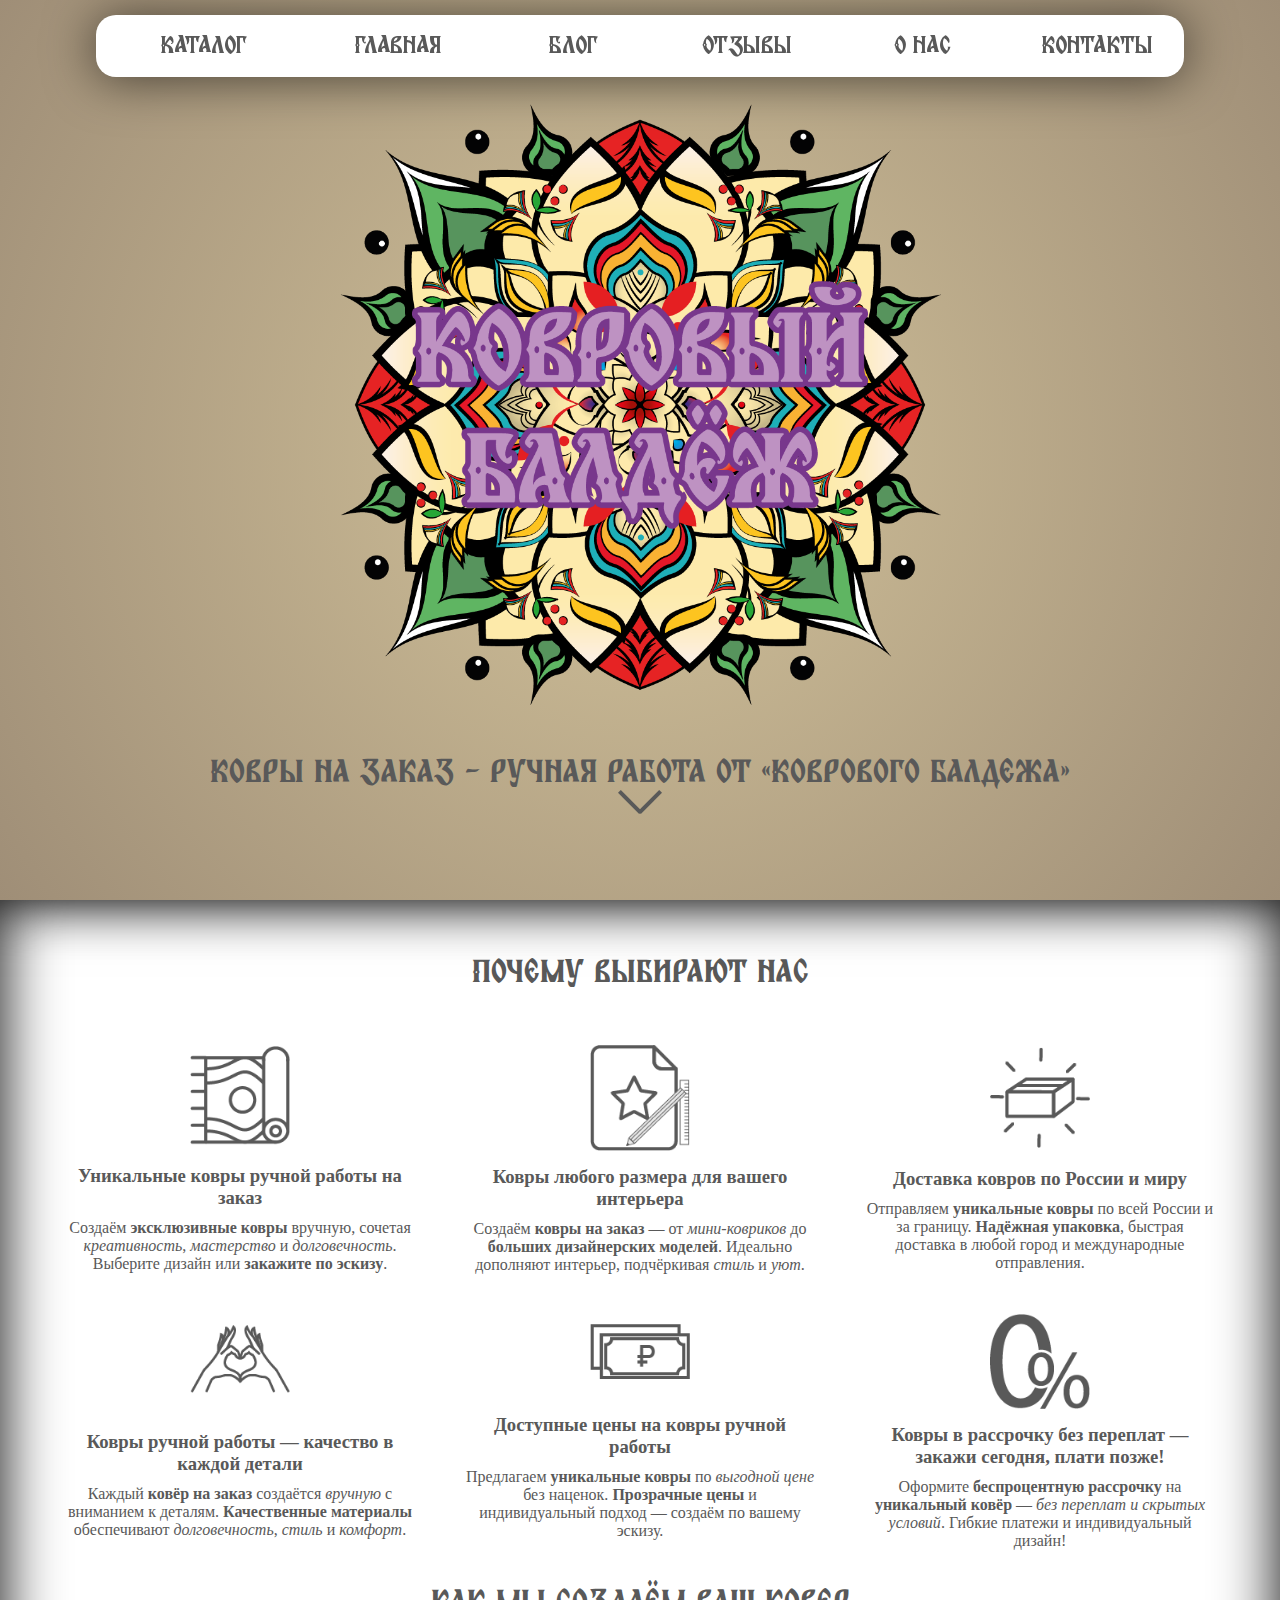
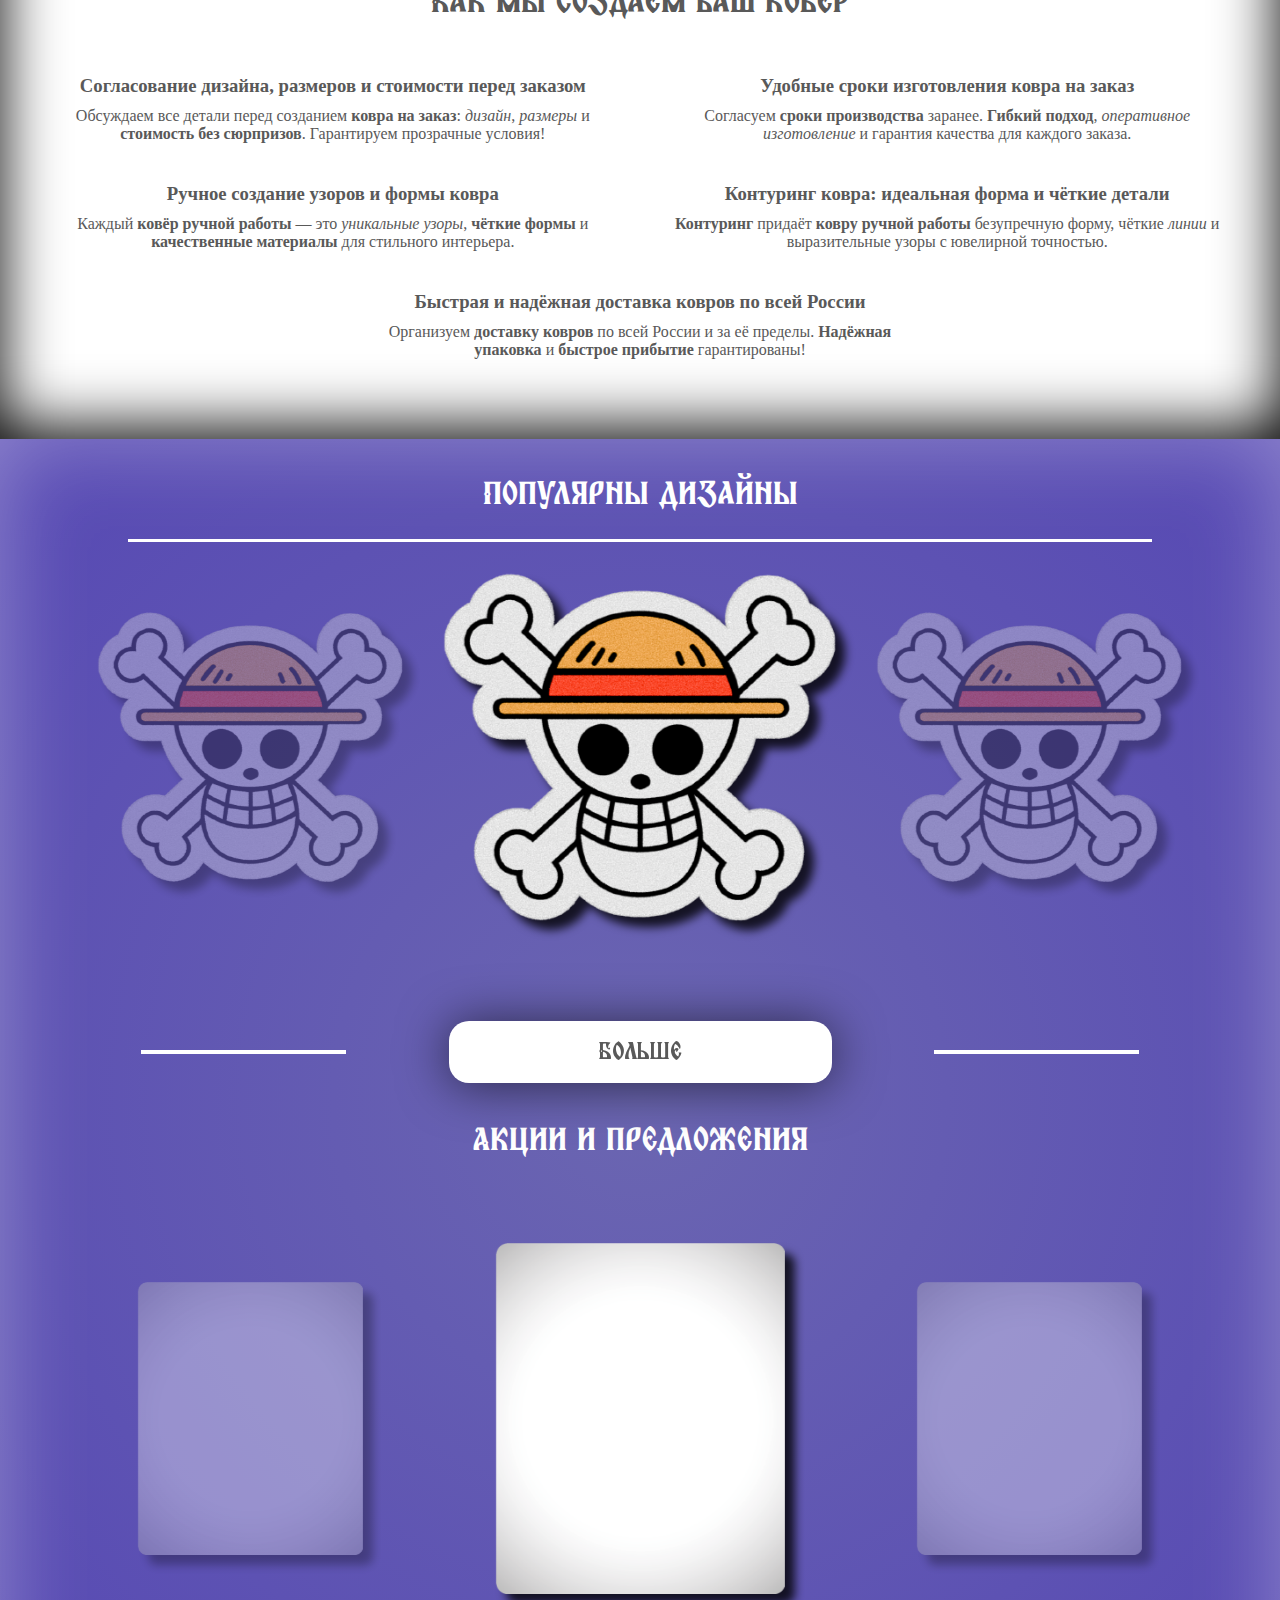
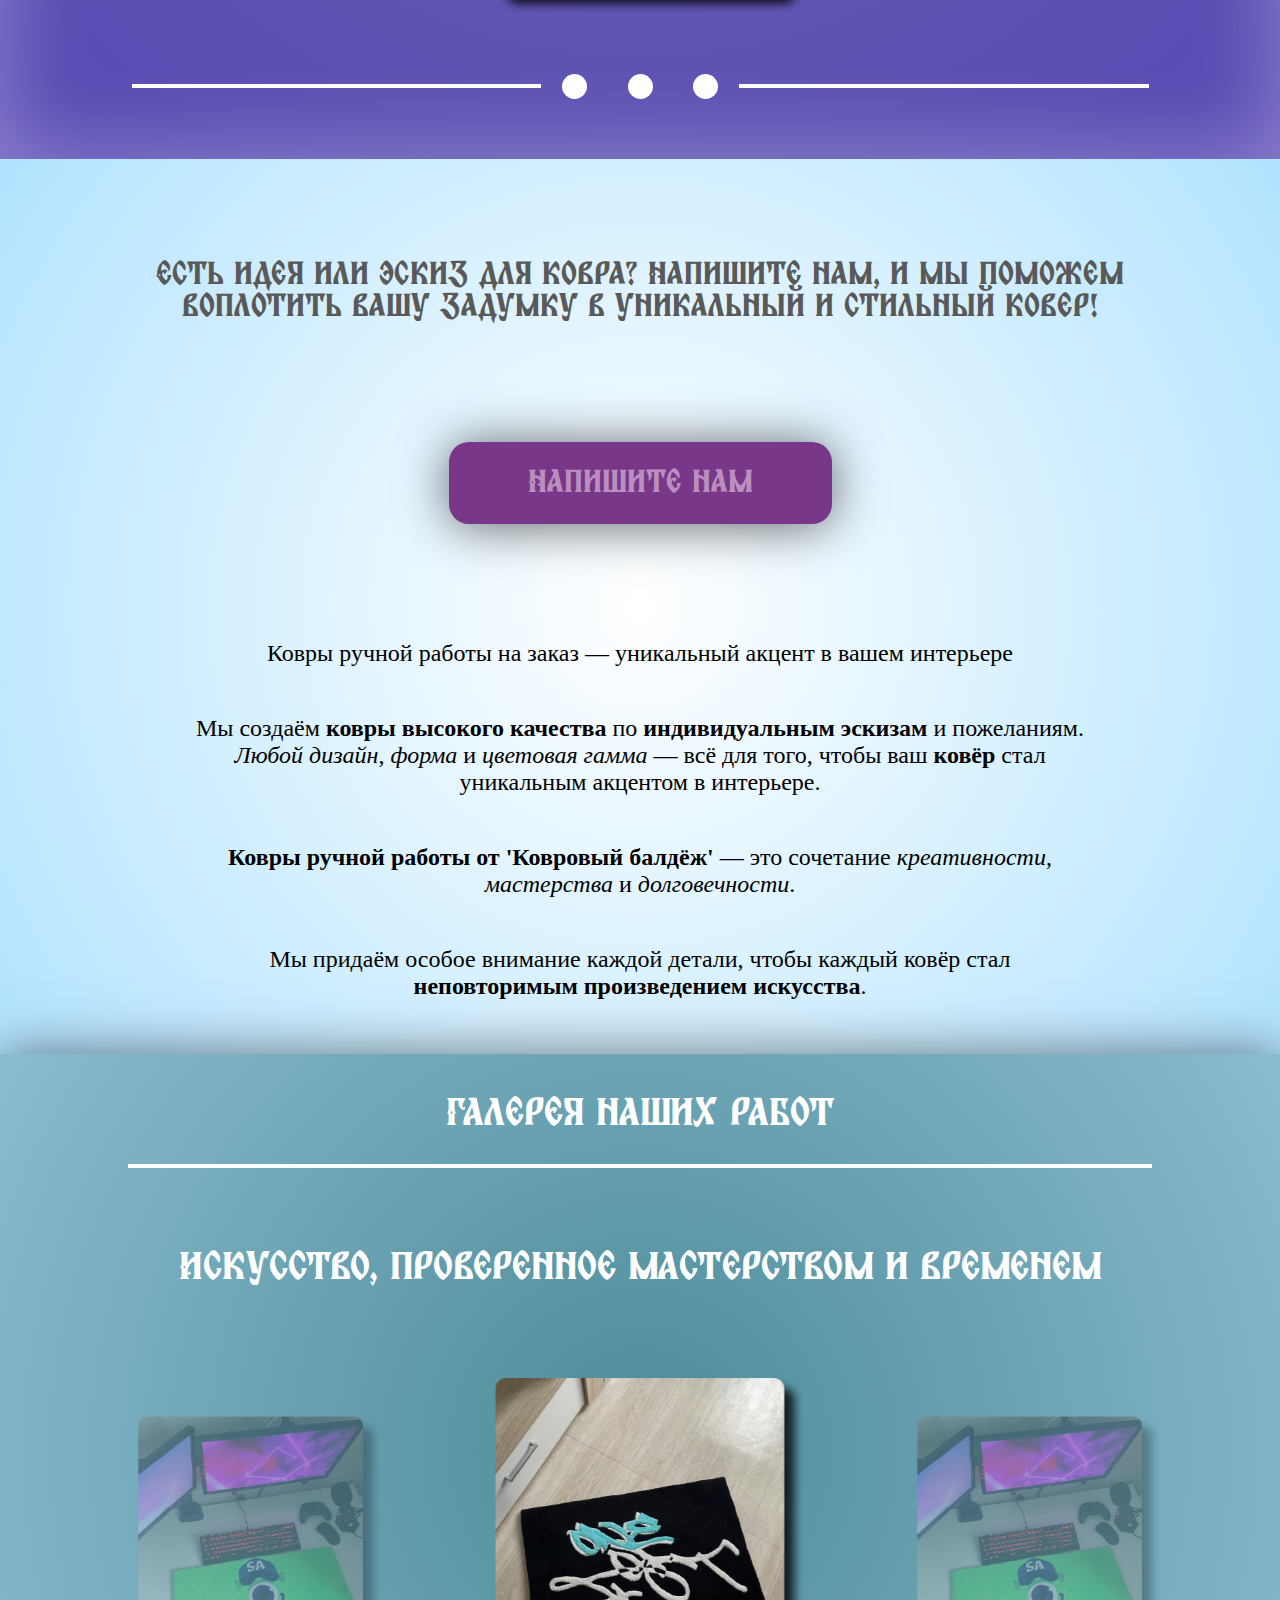
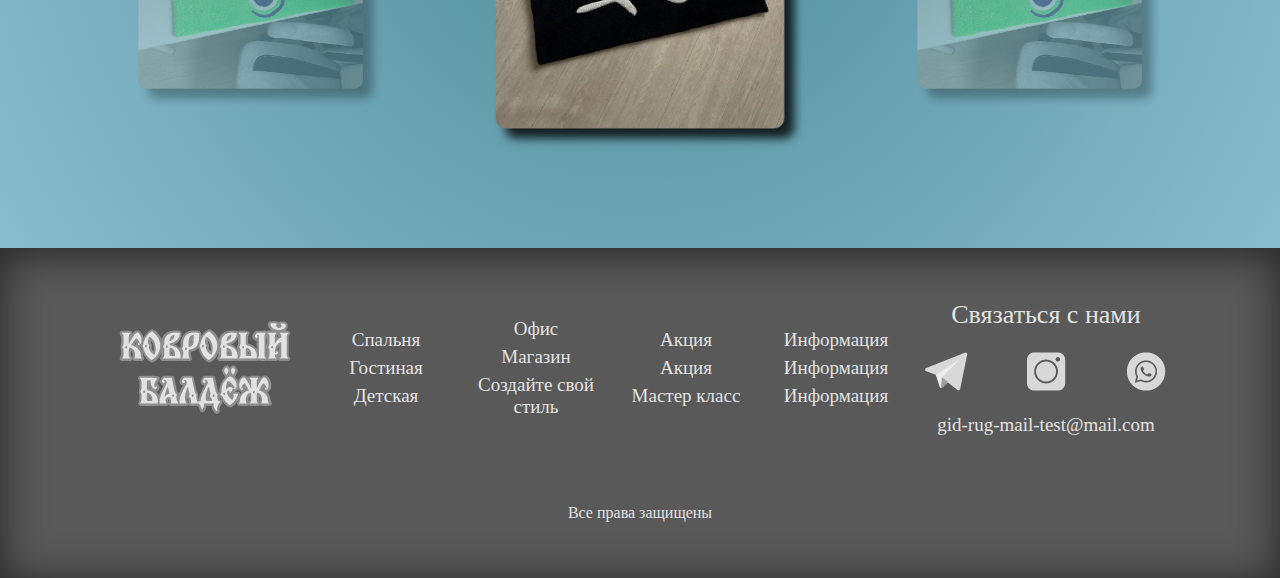
==== commit 71bc2be0: "modified:   css/main.css 	modified:   css/responsive/main.css 	new file:   images/gallery/gallery_1." ====
--- a/index.html
+++ b/index.html
@@ -133,72 +133,43 @@
                 <div class="min_conteiner_1">
                     <img src="images/img_1.png" alt="img_1">
                     <div class="text_conteiner">
-                        <h3>Уникальные ковры ручной работы на заказ</h3>
-                        <p>Мы создаём <strong>уникальные ковры</strong> ручной работы, сочетая <em>креативность</em>, <em>мастерство</em> и <em>долговечность</em>.</p>
-                        <p>Вы можете <strong>заказать ковёр</strong> по собственному эскизу или выбрать один из наших дизайнов.</p>
-
+                        <h3>Уникальные ковры ручной работы на заказ</h3>  
+                        <p>Создаём <strong>эксклюзивные ковры</strong> вручную, сочетая <em>креативность</em>, <em>мастерство</em> и <em>долговечность</em>. Выберите дизайн или <strong>закажите по эскизу</strong>.</p>
                     </div>
                 </div>
                 <div class="min_conteiner_1">
                     <img src="images/img_6.png" alt="img_6">
                     <div class="text_conteiner">
-                        <h3>Ковры любого размера для вашего интерьера</h3>
-                        <p>Изготовим <strong>ковры на заказ</strong> любого размера — от <em>мини-ковриков для клавиатуры</em> до <strong>больших дизайнерских ковров</strong> для дома, офиса или студии.</p>
-                        <p>Наши <strong>ковры ручной работы</strong> гармонично вписываются в любой интерьер, подчёркивая его <em>стиль</em> и <em>уют</em>.</p>
+                        <h3>Ковры любого размера для вашего интерьера</h3>  
+                        <p>Создаём <strong>ковры на заказ</strong> — от <em>мини-ковриков</em> до <strong>больших дизайнерских моделей</strong>. Идеально дополняют интерьер, подчёркивая <em>стиль</em> и <em>уют</em>.</p>
                     </div>
                 </div>
                 <div class="min_conteiner_1">
                     <img src="images/img_5.png" alt="img_5">
                     <div class="text_conteiner">
-                        <h3>Доставка ковров по России и за её пределы</h3>
-                        <p>Мы предлагаем <strong>доставку ковров на заказ</strong> в любой город России и за границу. Независимо от вашего местоположения, вы можете заказать <strong>уникальный ковёр ручной работы</strong> с доставкой прямо до двери.</p>
-                        <ul>
-                        <li><strong>Быстрая и надёжная доставка</strong> в Москву, Санкт-Петербург, Казань, Новосибирск, Екатеринбург и другие города.</li>
-                        <li><strong>Международная доставка</strong> — отправляем <em>эксклюзивные ковры</em> за пределы России.</li>
-                        <li><strong>Надёжная упаковка</strong> — защищаем ваш ковёр от повреждений при транспортировке.</li>
-                        </ul>
-                        <p>Заказывайте <strong>авторские ковры ручной работы</strong> с гарантией безопасной доставки!</p>
+                        <h3>Доставка ковров по России и миру</h3>  
+                        <p>Отправляем <strong>уникальные ковры</strong> по всей России и за границу. <strong>Надёжная упаковка</strong>, быстрая доставка в любой город и международные отправления.</p>
                     </div>
                 </div>
                 <div class="min_conteiner_1">
                     <img src="images/img_4.png" alt="img_4">
                     <div class="text_conteiner">
-                        <h3>Ковры ручной работы — качество в каждой детали</h3>
-                        <p>Каждый <strong>ковёр на заказ</strong> создаётся <em>вручную</em> с особым вниманием к деталям.</p>
-                        <p>Мы используем <strong>качественные материалы</strong> и проверенные технологии, чтобы обеспечить:</p>
-                        <ul>
-                        <li><strong>Долговечность</strong> — наши ковры сохраняют внешний вид на долгие годы.</li>
-                        <li><strong>Стиль</strong> — подбираем дизайн под ваш интерьер.</li>
-                        <li><strong>Комфорт</strong> — мягкость и тактильное удовольствие в каждой нити.</li>
-                        </ul>
-                        <p>Наши <strong>уникальные ковры ручной работы</strong> станут украшением любого интерьера.</p>
-                        <p><strong>Закажите свой идеальный ковёр</strong> уже сегодня!</p>
+                        <h3>Ковры ручной работы — качество в каждой детали</h3>  
+                        <p>Каждый <strong>ковёр на заказ</strong> создаётся <em>вручную</em> с вниманием к деталям. <strong>Качественные материалы</strong> обеспечивают <em>долговечность</em>, <em>стиль</em> и <em>комфорт</em>.</p>
                     </div>
                 </div>
                 <div class="min_conteiner_1">
                     <img src="images/img_3.png" alt="img_3">
                     <div class="text_conteiner">
-                        <h3>Доступные цены на ковры ручной работы</h3>
-                        <p>Мы предлагаем <strong>ковры ручной работы</strong> по <em>выгодной цене</em>, обеспечивая лучшее соотношение <strong>цены и качества</strong>.</p>
-                        <ul>
-                          <li>Без лишних наценок — платите только за <strong>ручную работу и материалы</strong>.</li>
-                          <li>Индивидуальный подход — <em>создаём ковёр по вашему эскизу</em>.</li>
-                          <li>Прозрачное ценообразование — вы сразу знаете, сколько стоит ваш ковёр.</li>
-                        </ul>
-                        <p>Получите <strong>уникальный ковёр на заказ</strong> по доступной стоимости!</p>
+                        <h3>Доступные цены на ковры ручной работы</h3>  
+                        <p>Предлагаем <strong>уникальные ковры</strong> по <em>выгодной цене</em> без наценок. <strong>Прозрачные цены</strong> и индивидуальный подход — создаём по вашему эскизу.</p>
                     </div>
                 </div>
                 <div class="min_conteiner_1">
                     <img src="images/img_2.png" alt="img_2">
                     <div class="text_conteiner">
-                        <h3>Ковры в рассрочку без переплат — закажи сегодня, плати позже!</h3>
-                        <p><strong>Хотите уникальный ковёр, но не готовы платить сразу?</strong> Теперь это возможно! Оформите <strong>беспроцентную рассрочку</strong> и оплачивайте частями — <em>без скрытых условий и переплат</em>.</p>
-                        <ul>
-                        <li><strong>0% переплат</strong> — финальная цена остаётся неизменной.</li>
-                        <li><strong>Гибкие условия</strong> — выберите удобный график платежей.</li>
-                        <li><strong>Индивидуальный дизайн</strong> — получайте ковёр, созданный специально для вас.</li>
-                        </ul>
-                        <p>Сделайте выбор в пользу <strong>качественного дизайна</strong> и <strong>выгодных условий</strong> уже сегодня!</p>
+                        <h3>Ковры в рассрочку без переплат — закажи сегодня, плати позже!</h3>  
+                        <p>Оформите <strong>беспроцентную рассрочку</strong> на <strong>уникальный ковёр</strong> — <em>без переплат и скрытых условий</em>. Гибкие платежи и индивидуальный дизайн!</p>
                     </div>
                 </div>
             </div>
@@ -207,54 +178,24 @@
             </div>
             <div class="block_2_4">
                     <div class="text_conteiner_2">
-                        <h3>Согласование дизайна, размеров и стоимости перед заказом</h3>
-                        <p>Перед созданием <strong>ковра на заказ</strong> мы детально обсуждаем все детали:</p>
-                        <ul>
-                        <li><strong>Эскиз</strong> — вы можете предложить свой дизайн или выбрать из готовых вариантов.</li>
-                        <li><strong>Размеры ковра</strong> — подбираем оптимальные габариты для вашего интерьера.</li>
-                        <li><strong>Стоимость</strong> — заранее рассчитываем цену, чтобы избежать неожиданных расходов.</li>
-                        </ul>
-                        <p>Мы гарантируем прозрачные условия и <em>учитываем все ваши пожелания</em>, чтобы создать <strong>идеальный ковёр ручной работы</strong>.</p>
-                    </div>
-                    <div class="text_conteiner_2">
-                        <h3>Удобные сроки изготовления ковра на заказ</h3>
-                        <p>Мы заранее согласуем <strong>сроки производства ковра</strong>, чтобы вы точно знали, когда ваш <strong>уникальный ковёр ручной работы</strong> будет готов.</p>
-                        <ul>
-                        <li><strong>Гибкие сроки</strong> — подстраиваемся под ваши пожелания.</li>
-                        <li><strong>Оперативное изготовление</strong> — создаём ковры в оптимальные сроки без потери качества.</li>
-                        <li><strong>Индивидуальный подход</strong> — учитываем сложность дизайна и особенности материалов.</li>
-                        </ul>
-                        <p>Заказывайте <strong>ковёр на заказ</strong> с гарантированными сроками изготовления!</p>
-                    </div>
-                    <div class="text_conteiner_2">
-                        <h3>Ручное создание узоров и формы ковра</h3>
-                        <p>Каждый <strong>ковёр ручной работы</strong> создаётся с особым вниманием к деталям. Мы аккуратно формируем <strong>уникальные узоры</strong> и выбираем <strong>идеальную цветовую гамму</strong>, чтобы ваш ковёр стал стильным украшением интерьера.</p>
-                        <ul>
-                        <li><strong>Авторский дизайн</strong> — узоры, созданные вручную, делают каждый ковёр неповторимым.</li>
-                        <li><strong>Чёткие линии и формы</strong> — создаём ковры любых форм и размеров.</li>
-                        <li><strong>Прочные материалы</strong> — используем только качественные и износостойкие нити.</li>
-                        </ul>
-                        <p>Ваш <strong>эксклюзивный ковёр</strong> — это не просто декор, а настоящее произведение искусства!</p>
-                    </div>
-                    <div class="text_conteiner_2">
-                        <h3>Контуринг ковра: идеальная форма и чёткие детали</h3>
-                        <p>Технология <strong>контуринга</strong> придаёт вашему <strong>ковру ручной работы</strong> безупречную форму и выразительные линии. Мы тщательно прорисовываем <strong>каждую деталь</strong>, создавая <em>аккуратные края</em> и чёткие узоры.</p>
-                        <ul>
-                        <li><strong>Идеальная геометрия</strong> — точная обработка краёв для безупречного внешнего вида.</li>
-                        <li><strong>Выразительные узоры</strong> — контуринг усиливает глубину рисунка.</li>
-                        <li><strong>Ручная обработка</strong> — каждая линия создаётся вручную с ювелирной точностью.</li>
-                        </ul>
-                        <p>Ваш <strong>уникальный ковёр</strong> станет настоящим произведением искусства!</p>
-                    </div>
-                    <div class="text_conteiner_2">
-                        <h3>Быстрая и надёжная доставка ковров по всей России</h3>
-                        <p>Мы организуем <strong>доставку ковров</strong> в любой город России и за её пределы! Ваш <strong>ковёр ручной работы</strong> будет тщательно упакован для защиты при транспортировке и доставлен в кратчайшие сроки.</p>
-                        <ul>
-                        <li><strong>Доставка по всей России</strong> — отправляем ковры в Москву, Санкт-Петербург и другие регионы.</li>
-                        <li><strong>Надёжная упаковка</strong> — защищаем ковёр от повреждений во время транспортировки.</li>
-                        <li><strong>Быстрое прибытие</strong> — сотрудничаем с проверенными службами доставки.</li>
-                        </ul>
-                        <p>Вы получите <strong>уникальный ковёр</strong> в целости и сохранности, где бы вы ни находились!</p>
+                        <h3>Согласование дизайна, размеров и стоимости перед заказом</h3>  
+                        <p>Обсуждаем все детали перед созданием <strong>ковра на заказ</strong>: <em>дизайн</em>, <em>размеры</em> и <strong>стоимость без сюрпризов</strong>. Гарантируем прозрачные условия!</p>
+                    </div>
+                    <div class="text_conteiner_2">
+                        <h3>Удобные сроки изготовления ковра на заказ</h3>  
+                        <p>Согласуем <strong>сроки производства</strong> заранее. <strong>Гибкий подход</strong>, <em>оперативное изготовление</em> и гарантия качества для каждого заказа.</p>
+                    </div>
+                    <div class="text_conteiner_2">
+                        <h3>Ручное создание узоров и формы ковра</h3>  
+                        <p>Каждый <strong>ковёр ручной работы</strong> — это <em>уникальные узоры</em>, <strong>чёткие формы</strong> и <strong>качественные материалы</strong> для стильного интерьера.</p>
+                    </div>
+                    <div class="text_conteiner_2">
+                        <h3>Контуринг ковра: идеальная форма и чёткие детали</h3>  
+                        <p><strong>Контуринг</strong> придаёт <strong>ковру ручной работы</strong> безупречную форму, чёткие <em>линии</em> и выразительные узоры с ювелирной точностью.</p>
+                    </div>
+                    <div class="text_conteiner_2">
+                        <h3>Быстрая и надёжная доставка ковров по всей России</h3>  
+                        <p>Организуем <strong>доставку ковров</strong> по всей России и за её пределы. <strong>Надёжная упаковка</strong> и <strong>быстрое прибытие</strong> гарантированы!</p>
                     </div>
             </div>
         </div>
@@ -333,6 +274,52 @@
                 <span></span>
                 <span></span>
             </div>
+        </div>
+        <div class="block_4">
+            <h2>
+                Есть идея или эскиз для ковра? Напишите нам, и мы поможем воплотить вашу задумку в уникальный и стильный ковер!
+            </h2>
+            <a href="#" class="button_write">Напишите нам</a>
+            <p>Ковры ручной работы на заказ — уникальный акцент в вашем интерьере</p>
+            <p>Мы создаём <strong>ковры высокого качества</strong> по <strong>индивидуальным эскизам</strong> и пожеланиям. <em>Любой дизайн</em>, <em>форма</em> и <em>цветовая гамма</em> — всё для того, чтобы ваш <strong>ковёр</strong> стал уникальным акцентом в интерьере.</p>
+            <p><strong>Ковры ручной работы от 'Ковровый балдёж'</strong> — это сочетание <em>креативности</em>, <em>мастерства</em> и <em>долговечности</em>.</p>
+            <p>Мы придаём особое внимание каждой детали, чтобы каждый ковёр стал <strong>неповторимым произведением искусства</strong>.</p>
+        </div>
+        <div class="block_5">
+            <p class="gallery">Галерея наших работ</p>
+            <p class="gallery_text">Искусство, проверенное мастерством и временем</p>
+            <div class="swiper swiper_contener swiper_galleyr">
+                <div class="swiper-wrapper swiper_top_designe">
+                    <div class="swiper-slide slide_img">
+                        <a href="#">
+                            <img src="images/gallery/gallery_3.png" alt="Ковер ручной работы One Pis">
+                        </a>
+                    </div>
+                    <div class="swiper-slide slide_img">
+                        <a href="#">
+                            <img src="images/gallery/gallery_1.png" alt="Ковер ручной работы One Pis">
+                        </a>
+                    </div>
+                    <div class="swiper-slide slide_img">
+                        <a href="#">
+                            <img src="images/gallery/gallery_2.png" alt="Ковер ручной работы One Pis">
+                        </a>
+                    </div>
+                    <div class="swiper-slide slide_img">
+                        <a href="#">
+                            <img src="images/gallery/gallery_3.png" alt="Ковер ручной работы One Pis">
+                        </a>
+                    </div>
+                    <div class="swiper-slide slide_img">
+                        <a href="#">
+                            <img src="images/gallery/gallery_1.png" alt="Ковер ручной работы One Pis">
+                        </a>
+                    </div>
+                </div>
+            </div>
+        </div>
+        <div class="block_6">
+
         </div>
     </main>
     <footer>
--- a/css/header_footer_menu_menu_burger.css
+++ b/css/header_footer_menu_menu_burger.css
@@ -98,7 +98,7 @@
     position: fixed;
     transition: all 0.4s ease;
     margin-top: 35px;
-    z-index: 1;
+    z-index: 1000;
 }
 .control_menu_pc_catalog.open_catalog_pc{
     left: 8%;
--- a/css/main.css
+++ b/css/main.css
@@ -160,7 +160,7 @@
 }
 .min_conteiner_1{
     display: flex;
-    width: 48%;
+    width: 30%;
     min-width: 400px;
     justify-content: center;
     align-items: center;
@@ -234,6 +234,7 @@
     min-width: 0;
     position: relative;
 }
+
 .block_3::after{
     content: '';
     position: absolute;
@@ -268,7 +269,7 @@
     width: 100%;
     position: relative;
     height: 390px;
-    margin-top: 50px;
+    padding: 40px 0;
 }
 .swiper_top_designe {
     display: flex;
@@ -421,6 +422,7 @@
     display: flex;
     width: 80%;
     margin: 0 10%;
+    margin-bottom: 40px;
     justify-content: center;
     align-items: center;
 }
@@ -441,3 +443,78 @@
     margin: 2%;
     border-radius: 50%;
 }
+.block_4 {
+    display: flex;
+    width: 100%;
+    flex-direction: column;
+    background: radial-gradient(circle, #fff 0%, #B2E3FF 100%);
+    justify-content: center;
+    align-items: center;
+    padding-bottom: 30px;
+}
+.block_4 h2{
+    width: 50%;
+    font-family: "TDVolshebstvo";
+    font-weight: 100;
+    color: var(--text-color);
+    font-size: 2em;
+    text-align: center;
+    margin-top: 100px;
+}
+.block_4 a {
+    display: flex;
+    text-decoration: none;
+    color: #BA8EBE;
+    font-family: "TDVolshebstvo";
+    font-size: 2em;
+    background: #783788;
+    box-shadow: 0 2px 50px rgba(0, 0, 0, 0.6);;
+    width: 383px;
+    height: 82px;
+    justify-content: center;
+    align-items: center;
+    border-radius: 20px;
+    margin: 92px 0;
+    z-index: 2;
+}
+.block_4 p{
+    display: block;
+    width: 70%;
+    font-size: 1.5em;
+    text-align: center;
+}
+.block_4 a:hover{
+    transform: scale(1.1);
+}
+.block_5 {
+    display: flex;
+    width: 100%;
+    justify-content: center;
+    align-items: center;
+    flex-direction: column;
+    background: radial-gradient(circle, #4D8B99 0%, #89BCCE 100%);
+    box-shadow: 0 0 50px rgba(0, 0, 0, 0.5);
+}
+.gallery {
+    display: flex;
+    font-size: 2.5em;
+    font-family: "TDVolshebstvo";
+    color: #fff;
+    width: 80%;
+    justify-content: center;
+    border-bottom: 4px solid #fff;
+    padding-bottom: 30px;
+}
+.gallery_text{
+    display: flex;
+    font-size: 2.5em;
+    font-family: "TDVolshebstvo";
+    color: #fff;
+    width: 80%;
+    justify-content: center;
+}
+
+.swiper_galleyr{
+    margin-bottom: 70px;
+    padding: 30px 0;
+}--- a/css/responsive/main.css
+++ b/css/responsive/main.css
@@ -1,3 +1,9 @@
+@media (max-width: 1439px){
+    .block_4 h2{
+        width: 80%;
+    }
+
+}
 @media screen and (max-width: 600px){
 
     .logo-control{
@@ -93,6 +99,11 @@
     transform: scale(0.8);
 }
 }
+@media (max-width: 375px){
+    .block_4 a{
+        width: 80%;
+    }
+}
 
 @media (max-width: 1024px) and (min-aspect-ratio: 3/2){
     .logo-control img{
@@ -158,4 +169,8 @@
             width: 30px;
         }
     }
+    .des_stayl span{
+        min-width: 15px;
+        min-height: 15px;
+    }
 }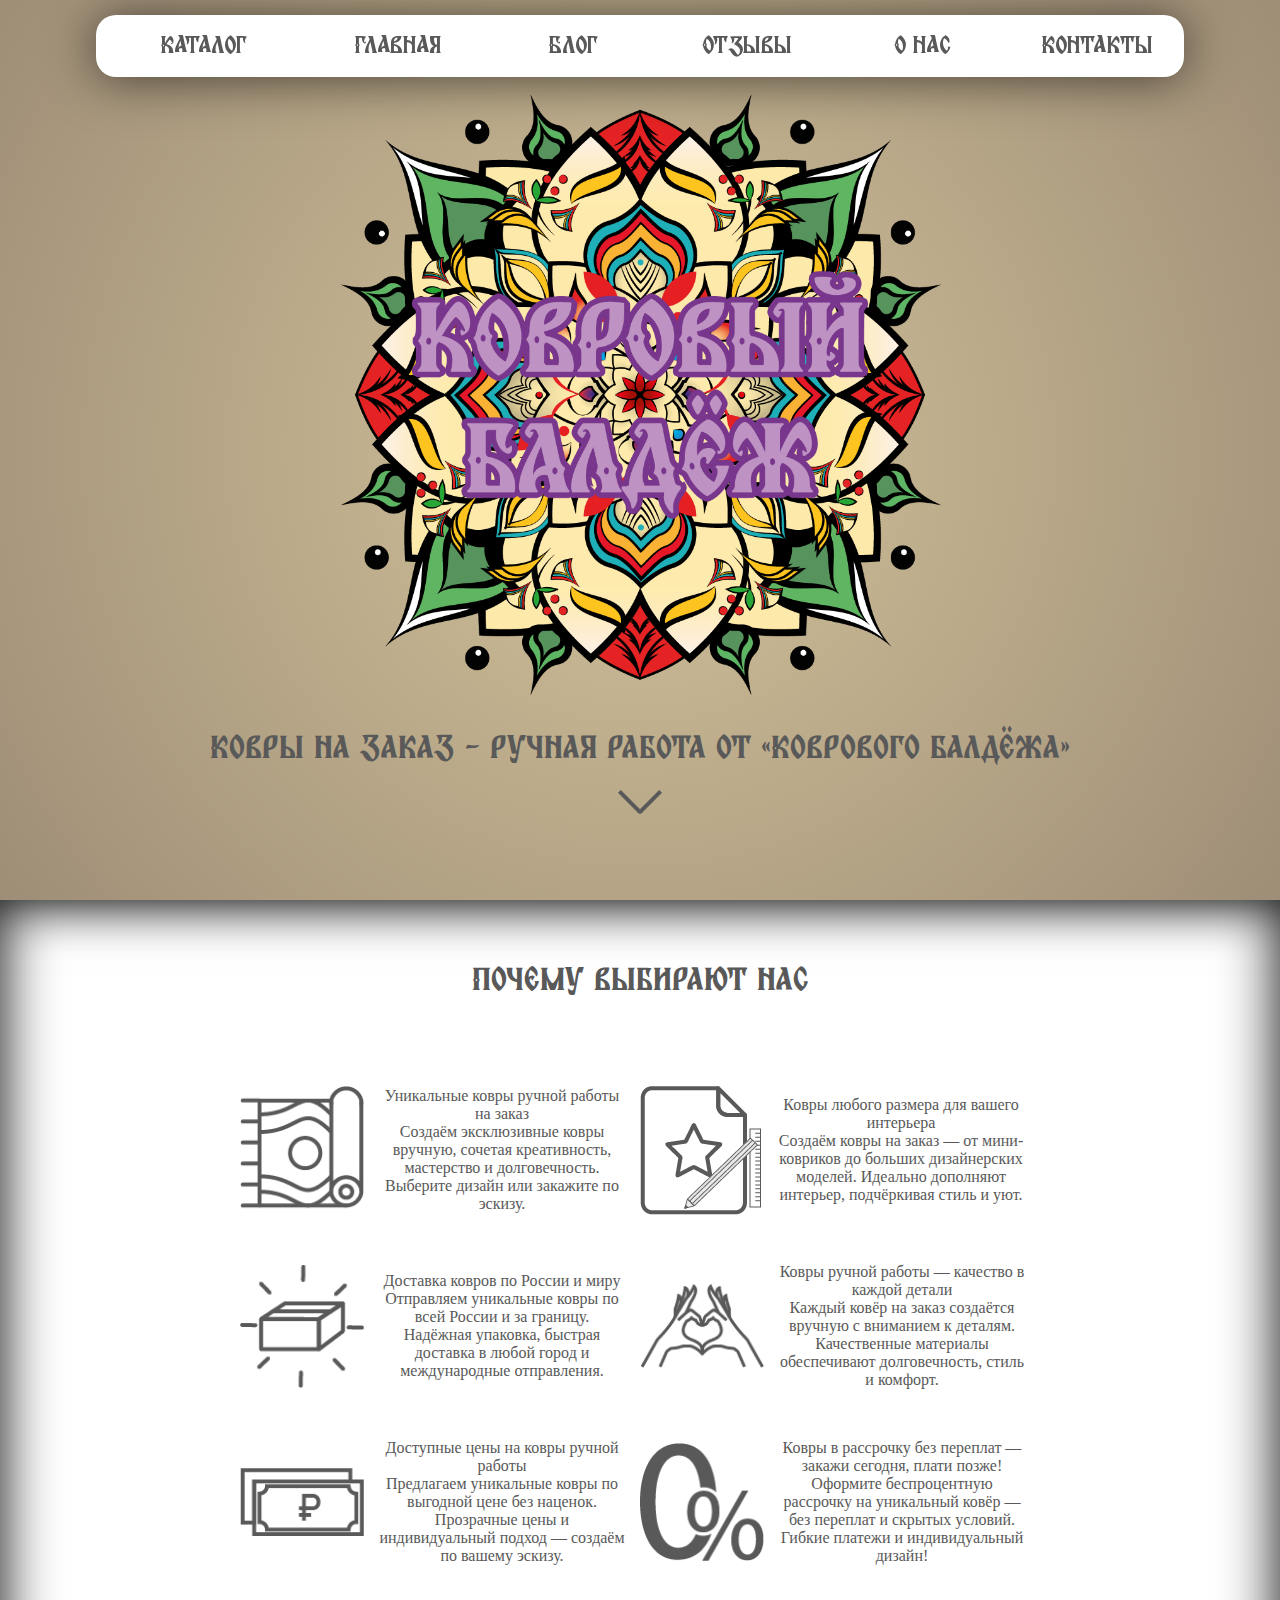
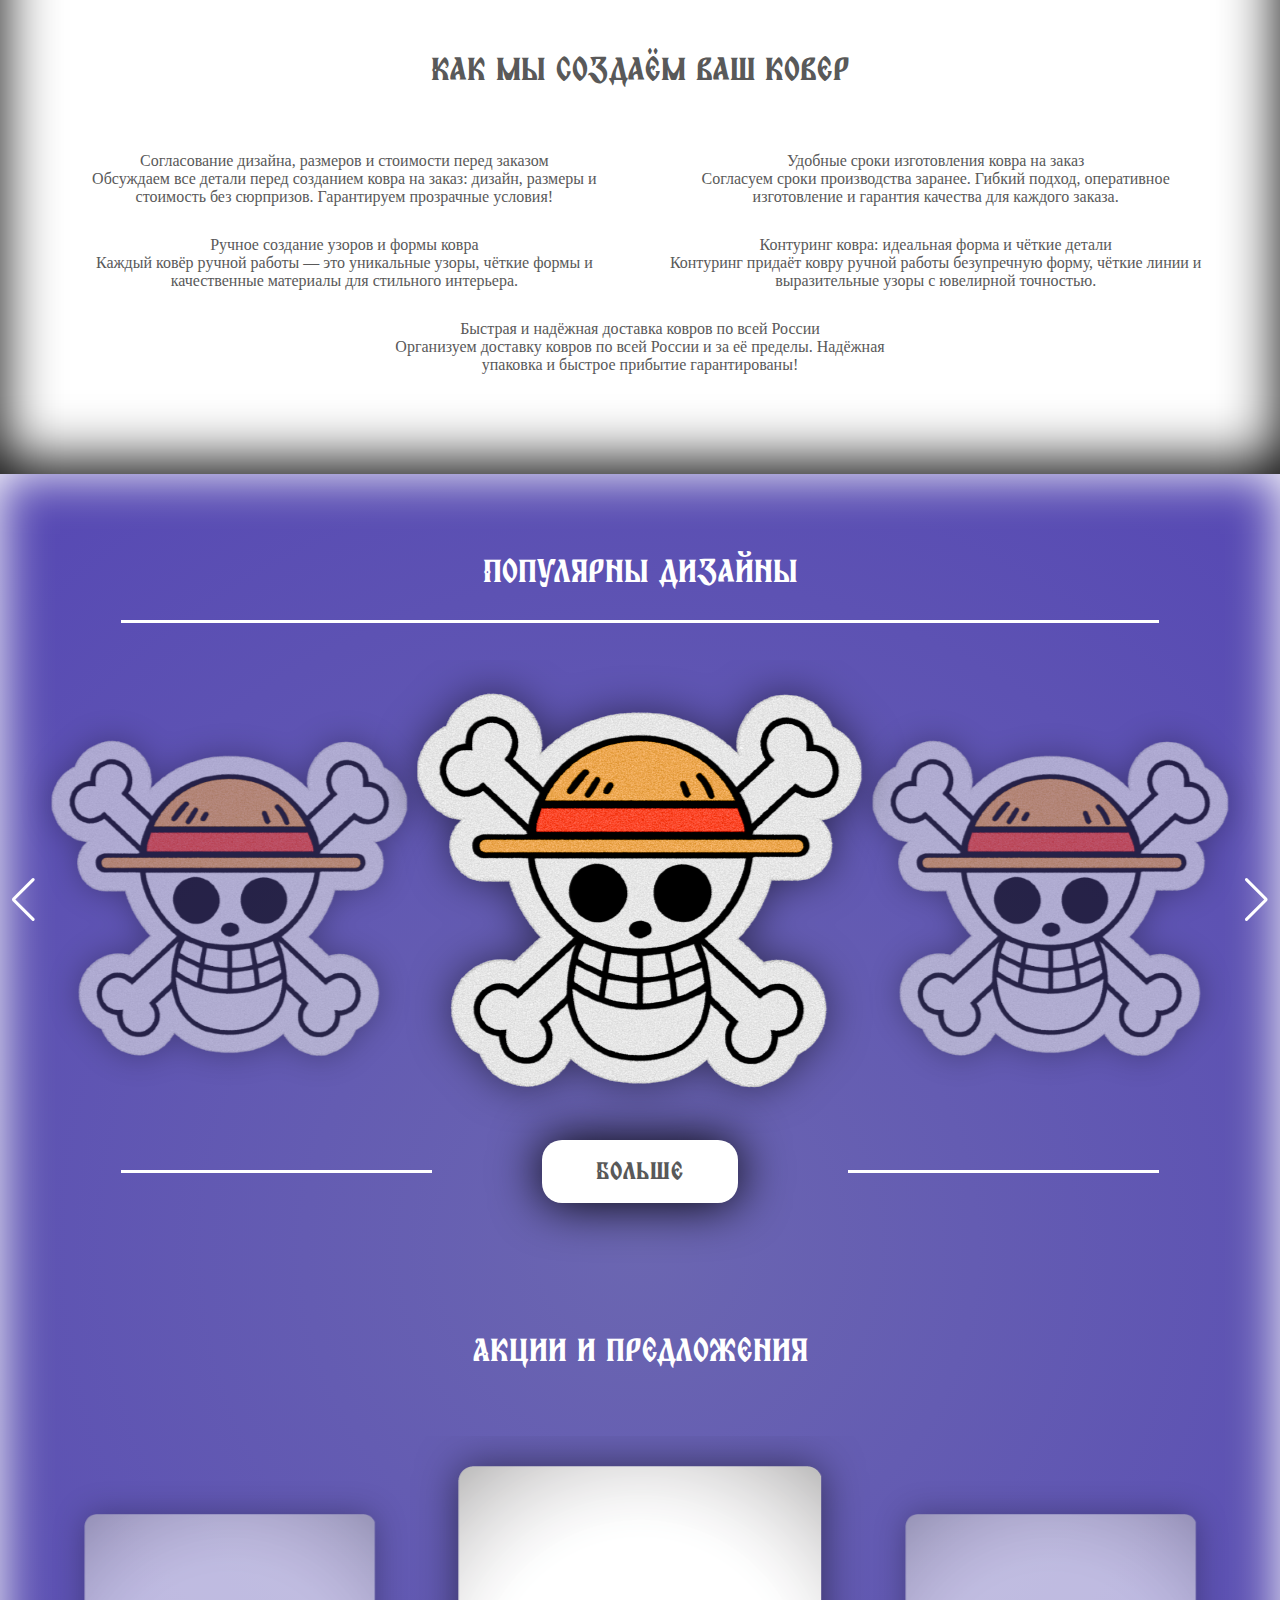
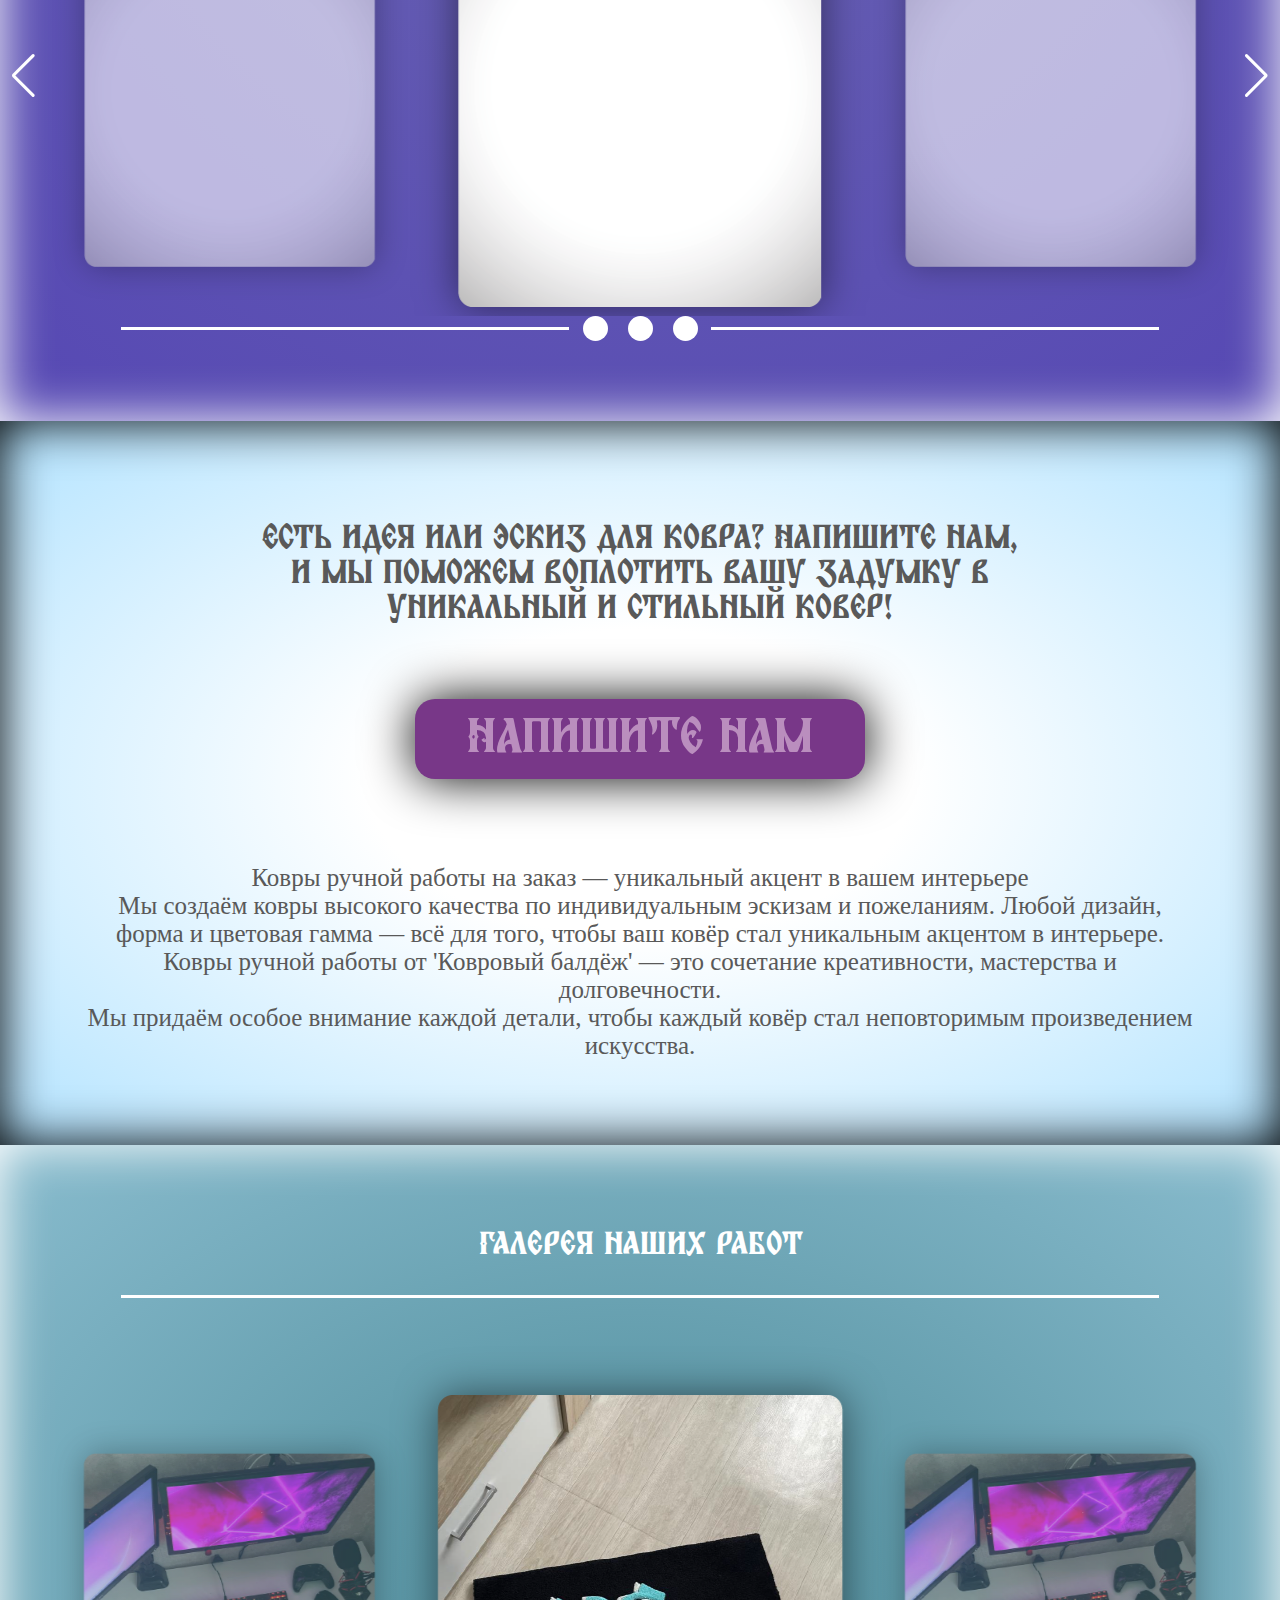
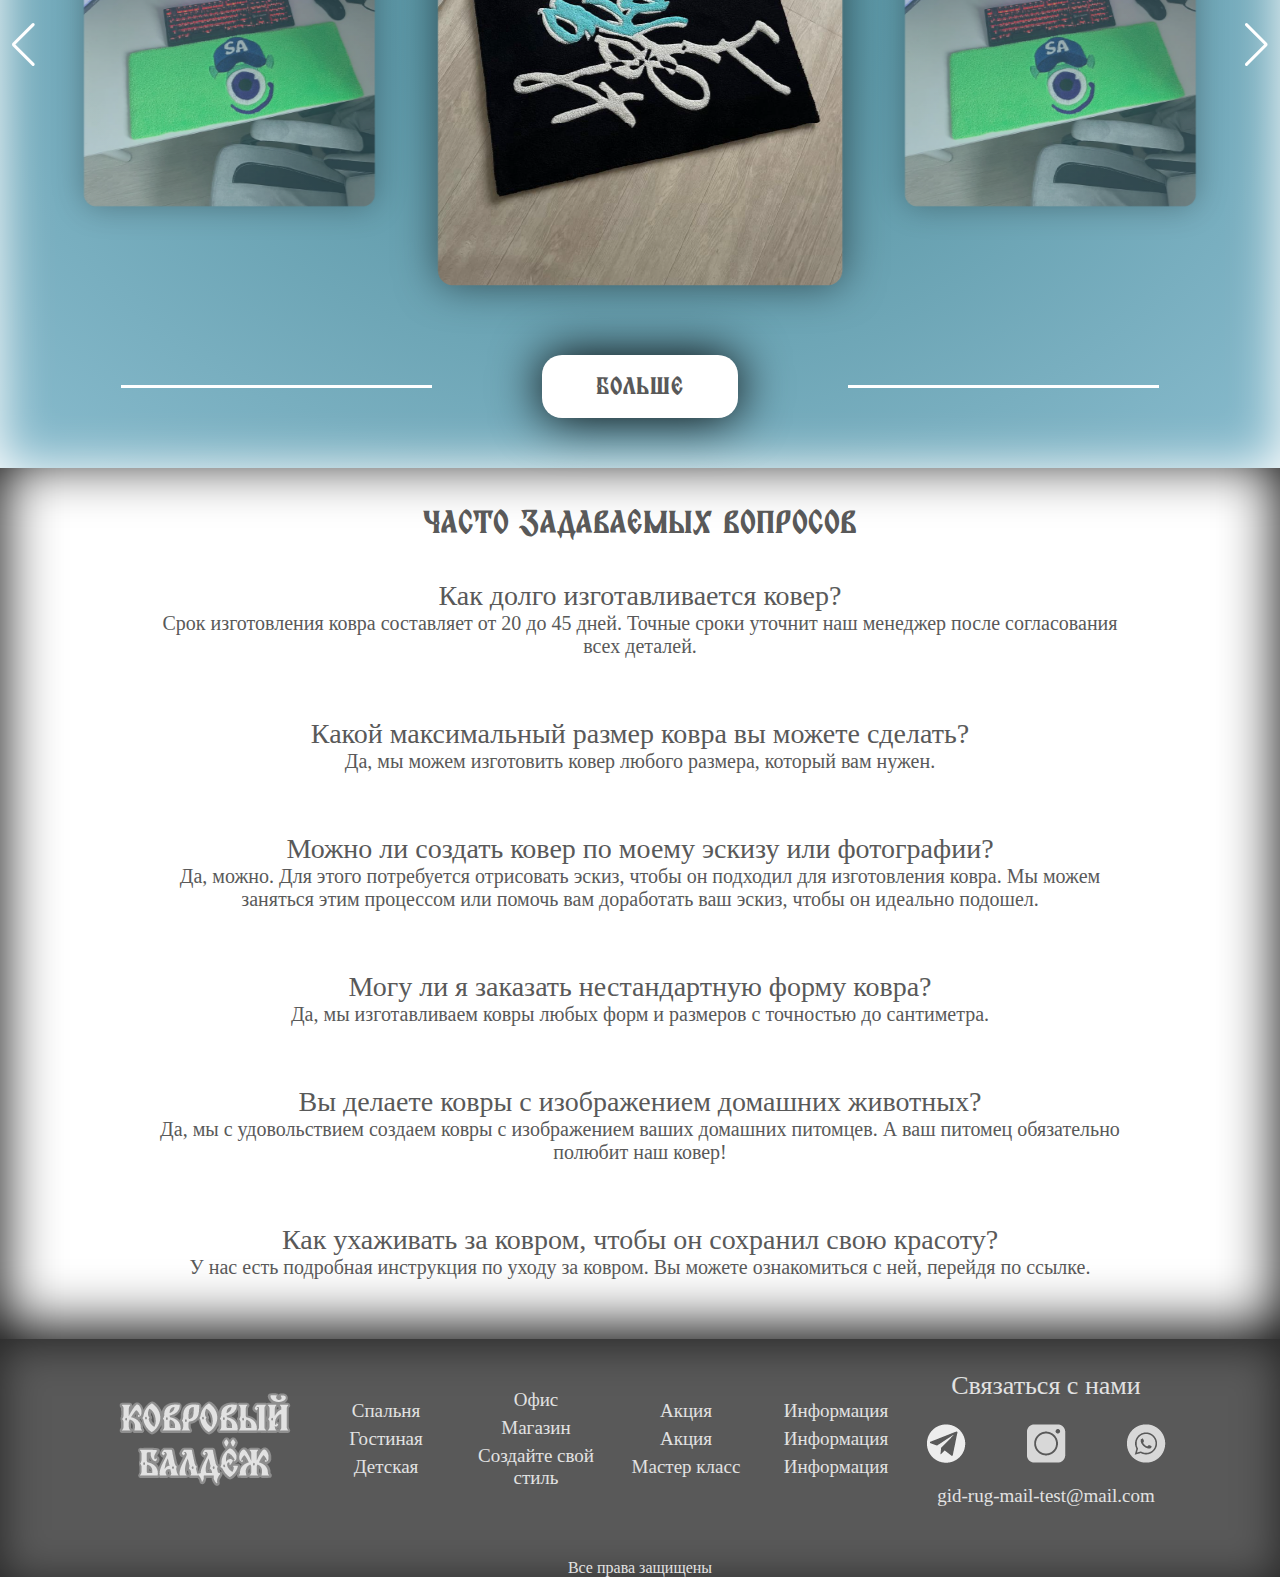
==== commit 293ec630: "modified:   css/header_footer_menu_menu_burger.css 	deleted:    css/main.css 	modified:   css/respon" ====
--- a/index.html
+++ b/index.html
@@ -7,8 +7,8 @@
     <link rel="stylesheet" href="css/extra/swiper-bundle.min.css">
     <link rel="stylesheet" href="css/header_footer_menu_menu_burger.css">
     <link rel="stylesheet" href="css/responsive/header_footer_menu_menu_burger.css">
-    <link rel="stylesheet" href="css/main.css">
-    <link rel="stylesheet" href="css/responsive/main.css">
+    <link rel="stylesheet" href="scss/main.css">
+    <link rel="stylesheet" href="scss/extra.css">
 </head>
 <body>
     <header class="header">
@@ -114,214 +114,224 @@
             </div>
         </div>
     </header>
-    <main>
-        <div class="block1-logo">
-            <div class="logo-control">
-                <img src="images/logo/Logo1.png" alt="logo">
-                <img src="images/logo/Logo2.png" alt="logo">
-                <img src="images/logo/Logo3.png" alt="logo">
-                <img src="images/logo/Logo4.png" alt="logo">
-                <div class="bottom_block_1"></div>
-            </div>
-            <h1>Ковры на заказ – ручная работа от «Коврового балдёжа»</h1>
-        </div>
-        <div class="block_2">
-           <div class="block_2_1">
+        <main>
+            <div class="block-logo">
+                <img src="images/logo/Logo1.png" alt="Лого Ковровый Балжёж">
+                <img src="images/logo/Logo2.png" alt="Лого Ковровый Балжёж">
+                <img src="images/logo/Logo3.png" alt="Лого Ковровый Балжёж">
+                <img src="images/logo/Logo4.png" alt="Лого Ковровый Балжёж">
+                <h1>Ковры на заказ – ручная работа от «Коврового балдёжа»</h1>
+                <div class="arrow"></div>
+            </div>
+            <div class="block_dating">
                 <h2>Почему выбирают нас</h2>
-           </div>
-           <div class="block_2_2">
-                <div class="min_conteiner_1">
-                    <img src="images/img_1.png" alt="img_1">
-                    <div class="text_conteiner">
-                        <h3>Уникальные ковры ручной работы на заказ</h3>  
-                        <p>Создаём <strong>эксклюзивные ковры</strong> вручную, сочетая <em>креативность</em>, <em>мастерство</em> и <em>долговечность</em>. Выберите дизайн или <strong>закажите по эскизу</strong>.</p>
-                    </div>
-                </div>
-                <div class="min_conteiner_1">
-                    <img src="images/img_6.png" alt="img_6">
-                    <div class="text_conteiner">
-                        <h3>Ковры любого размера для вашего интерьера</h3>  
-                        <p>Создаём <strong>ковры на заказ</strong> — от <em>мини-ковриков</em> до <strong>больших дизайнерских моделей</strong>. Идеально дополняют интерьер, подчёркивая <em>стиль</em> и <em>уют</em>.</p>
-                    </div>
-                </div>
-                <div class="min_conteiner_1">
-                    <img src="images/img_5.png" alt="img_5">
-                    <div class="text_conteiner">
-                        <h3>Доставка ковров по России и миру</h3>  
-                        <p>Отправляем <strong>уникальные ковры</strong> по всей России и за границу. <strong>Надёжная упаковка</strong>, быстрая доставка в любой город и международные отправления.</p>
-                    </div>
-                </div>
-                <div class="min_conteiner_1">
-                    <img src="images/img_4.png" alt="img_4">
-                    <div class="text_conteiner">
-                        <h3>Ковры ручной работы — качество в каждой детали</h3>  
-                        <p>Каждый <strong>ковёр на заказ</strong> создаётся <em>вручную</em> с вниманием к деталям. <strong>Качественные материалы</strong> обеспечивают <em>долговечность</em>, <em>стиль</em> и <em>комфорт</em>.</p>
-                    </div>
-                </div>
-                <div class="min_conteiner_1">
-                    <img src="images/img_3.png" alt="img_3">
-                    <div class="text_conteiner">
-                        <h3>Доступные цены на ковры ручной работы</h3>  
-                        <p>Предлагаем <strong>уникальные ковры</strong> по <em>выгодной цене</em> без наценок. <strong>Прозрачные цены</strong> и индивидуальный подход — создаём по вашему эскизу.</p>
-                    </div>
-                </div>
-                <div class="min_conteiner_1">
-                    <img src="images/img_2.png" alt="img_2">
-                    <div class="text_conteiner">
-                        <h3>Ковры в рассрочку без переплат — закажи сегодня, плати позже!</h3>  
-                        <p>Оформите <strong>беспроцентную рассрочку</strong> на <strong>уникальный ковёр</strong> — <em>без переплат и скрытых условий</em>. Гибкие платежи и индивидуальный дизайн!</p>
-                    </div>
-                </div>
-            </div>
-            <div class="block_2_3">
-               <h2>Как мы создаём ваш ковер</h2>
-            </div>
-            <div class="block_2_4">
-                    <div class="text_conteiner_2">
-                        <h3>Согласование дизайна, размеров и стоимости перед заказом</h3>  
-                        <p>Обсуждаем все детали перед созданием <strong>ковра на заказ</strong>: <em>дизайн</em>, <em>размеры</em> и <strong>стоимость без сюрпризов</strong>. Гарантируем прозрачные условия!</p>
-                    </div>
-                    <div class="text_conteiner_2">
-                        <h3>Удобные сроки изготовления ковра на заказ</h3>  
-                        <p>Согласуем <strong>сроки производства</strong> заранее. <strong>Гибкий подход</strong>, <em>оперативное изготовление</em> и гарантия качества для каждого заказа.</p>
-                    </div>
-                    <div class="text_conteiner_2">
-                        <h3>Ручное создание узоров и формы ковра</h3>  
-                        <p>Каждый <strong>ковёр ручной работы</strong> — это <em>уникальные узоры</em>, <strong>чёткие формы</strong> и <strong>качественные материалы</strong> для стильного интерьера.</p>
-                    </div>
-                    <div class="text_conteiner_2">
-                        <h3>Контуринг ковра: идеальная форма и чёткие детали</h3>  
-                        <p><strong>Контуринг</strong> придаёт <strong>ковру ручной работы</strong> безупречную форму, чёткие <em>линии</em> и выразительные узоры с ювелирной точностью.</p>
-                    </div>
-                    <div class="text_conteiner_2">
-                        <h3>Быстрая и надёжная доставка ковров по всей России</h3>  
-                        <p>Организуем <strong>доставку ковров</strong> по всей России и за её пределы. <strong>Надёжная упаковка</strong> и <strong>быстрое прибытие</strong> гарантированы!</p>
-                    </div>
-            </div>
-        </div>
-        <div class="block_3">
-            <div class="top_design">
+                <div class="whyChooseUsAList">
+                    <div class="sheetPoints">
+                        <img src="images/img_1.png" alt="img_1">
+                        <div class="text_conteiner">
+                            <h3>Уникальные ковры ручной работы на заказ</h3>  
+                            <p>Создаём <strong>эксклюзивные ковры</strong> вручную, сочетая <em>креативность</em>, <em>мастерство</em> и <em>долговечность</em>. Выберите дизайн или <strong>закажите по эскизу</strong>.</p>
+                        </div>
+                    </div>
+                    <div class="sheetPoints">
+                        <img src="images/img_6.png" alt="img_6">
+                        <div class="text_conteiner">
+                            <h3>Ковры любого размера для вашего интерьера</h3>  
+                            <p>Создаём <strong>ковры на заказ</strong> — от <em>мини-ковриков</em> до <strong>больших дизайнерских моделей</strong>. Идеально дополняют интерьер, подчёркивая <em>стиль</em> и <em>уют</em>.</p>
+                        </div>
+                    </div>
+                    <div class="sheetPoints">
+                        <img src="images/img_5.png" alt="img_5">
+                        <div class="text_conteiner">
+                            <h3>Доставка ковров по России и миру</h3>  
+                            <p>Отправляем <strong>уникальные ковры</strong> по всей России и за границу. <strong>Надёжная упаковка</strong>, быстрая доставка в любой город и международные отправления.</p>
+                        </div>
+                    </div>
+                    <div class="sheetPoints">
+                        <img src="images/img_4.png" alt="img_4">
+                        <div class="text_conteiner">
+                            <h3>Ковры ручной работы — качество в каждой детали</h3>  
+                            <p>Каждый <strong>ковёр на заказ</strong> создаётся <em>вручную</em> с вниманием к деталям. <strong>Качественные материалы</strong> обеспечивают <em>долговечность</em>, <em>стиль</em> и <em>комфорт</em>.</p>
+                        </div>
+                    </div>
+                    <div class="sheetPoints">
+                        <img src="images/img_3.png" alt="img_3">
+                        <div class="text_conteiner">
+                            <h3>Доступные цены на ковры ручной работы</h3>  
+                            <p>Предлагаем <strong>уникальные ковры</strong> по <em>выгодной цене</em> без наценок. <strong>Прозрачные цены</strong> и индивидуальный подход — создаём по вашему эскизу.</p>
+                        </div>
+                    </div>
+                    <div class="sheetPoints">
+                        <img src="images/img_2.png" alt="img_2">
+                        <div class="text_conteiner">
+                            <h3>Ковры в рассрочку без переплат — закажи сегодня, плати позже!</h3>  
+                            <p>Оформите <strong>беспроцентную рассрочку</strong> на <strong>уникальный ковёр</strong> — <em>без переплат и скрытых условий</em>. Гибкие платежи и индивидуальный дизайн!</p>
+                        </div>
+                    </div>
+                </div>
+                <h2>Как мы создаём ваш ковер</h2>
+                <div class="whyChooseUsAList_2">
+                    <div class="sheetPoints_2">
+                        <div class="text_conteiner_2">
+                            <h3>Согласование дизайна, размеров и стоимости перед заказом</h3>  
+                            <p>Обсуждаем все детали перед созданием <strong>ковра на заказ</strong>: <em>дизайн</em>, <em>размеры</em> и <strong>стоимость без сюрпризов</strong>. Гарантируем прозрачные условия!</p>
+                        </div>
+                        <div class="text_conteiner_2">
+                            <h3>Удобные сроки изготовления ковра на заказ</h3>  
+                            <p>Согласуем <strong>сроки производства</strong> заранее. <strong>Гибкий подход</strong>, <em>оперативное изготовление</em> и гарантия качества для каждого заказа.</p>
+                        </div>
+                        <div class="text_conteiner_2">
+                            <h3>Ручное создание узоров и формы ковра</h3>  
+                            <p>Каждый <strong>ковёр ручной работы</strong> — это <em>уникальные узоры</em>, <strong>чёткие формы</strong> и <strong>качественные материалы</strong> для стильного интерьера.</p>
+                        </div>
+                        <div class="text_conteiner_2">
+                            <h3>Контуринг ковра: идеальная форма и чёткие детали</h3>  
+                            <p><strong>Контуринг</strong> придаёт <strong>ковру ручной работы</strong> безупречную форму, чёткие <em>линии</em> и выразительные узоры с ювелирной точностью.</p>
+                        </div>
+                        <div class="text_conteiner_2">
+                            <h3>Быстрая и надёжная доставка ковров по всей России</h3>  
+                            <p>Организуем <strong>доставку ковров</strong> по всей России и за её пределы. <strong>Надёжная упаковка</strong> и <strong>быстрое прибытие</strong> гарантированы!</p>
+                        </div>
+                    </div>
+                </div>
+            </div>
+            <div class="block_top_design_and_promotions">
                 <h2>Популярны дизайны</h2>
-            </div>
-            <div class="swiper swiper_contener">
-                <div class="swiper-wrapper swiper_top_designe">
-                    <div class="swiper-slide slide_img">
-                        <a href="#">
-                            <img src="images/one_pis.png" alt="Ковер ручной работы One Pis">
-                        </a>
-                    </div>
-                    <div class="swiper-slide slide_img">
-                        <a href="#">
-                            <img src="images/one_pis.png" alt="Ковер ручной работы One Pis">
-                        </a>
-                    </div>
-                    <div class="swiper-slide slide_img">
-                        <a href="#">
-                            <img src="images/one_pis.png" alt="Ковер ручной работы One Pis">
-                        </a>
-                    </div>
-                    <div class="swiper-slide slide_img">
-                        <a href="#">
-                            <img src="images/one_pis.png" alt="Ковер ручной работы One Pis">
-                        </a>
-                    </div>
-                    <div class="swiper-slide slide_img">
-                        <a href="#">
-                            <img src="images/one_pis.png" alt="Ковер ручной работы One Pis">
-                        </a>
-                    </div>
-                </div>
-            </div>
-            <div class="button_top_designer">
-                <a href="#">Больше</a>
-            </div>
-            <div class="stock">
-                <div class="text_stock">
-                    <h2>Акции и предложения</h2>
-                </div>
-            </div>
-            <div class="swiper swiper_contener">
-                <div class="swiper-wrapper swiper_top_designe">
-                    <div class="swiper-slide slide_img">
-                        <a href="#">
-                            <img src="images/stock.png" alt="Ковер ручной работы One Pis">
-                        </a>
-                    </div>
-                    <div class="swiper-slide slide_img">
-                        <a href="#">
-                            <img src="images/stock.png" alt="Ковер ручной работы One Pis">
-                        </a>
-                    </div>
-                    <div class="swiper-slide slide_img">
-                        <a href="#">
-                            <img src="images/stock.png" alt="Ковер ручной работы One Pis">
-                        </a>
-                    </div>
-                    <div class="swiper-slide slide_img">
-                        <a href="#">
-                            <img src="images/stock.png" alt="Ковер ручной работы One Pis">
-                        </a>
-                    </div>
-                    <div class="swiper-slide slide_img">
-                        <a href="#">
-                            <img src="images/stock.png" alt="Ковер ручной работы One Pis">
-                        </a>
-                    </div>
-                </div>
-            </div>
-            <div class="des_stayl">
-                <span></span>
-                <span></span>
-                <span></span>
-            </div>
-        </div>
-        <div class="block_4">
-            <h2>
-                Есть идея или эскиз для ковра? Напишите нам, и мы поможем воплотить вашу задумку в уникальный и стильный ковер!
-            </h2>
-            <a href="#" class="button_write">Напишите нам</a>
-            <p>Ковры ручной работы на заказ — уникальный акцент в вашем интерьере</p>
-            <p>Мы создаём <strong>ковры высокого качества</strong> по <strong>индивидуальным эскизам</strong> и пожеланиям. <em>Любой дизайн</em>, <em>форма</em> и <em>цветовая гамма</em> — всё для того, чтобы ваш <strong>ковёр</strong> стал уникальным акцентом в интерьере.</p>
-            <p><strong>Ковры ручной работы от 'Ковровый балдёж'</strong> — это сочетание <em>креативности</em>, <em>мастерства</em> и <em>долговечности</em>.</p>
-            <p>Мы придаём особое внимание каждой детали, чтобы каждый ковёр стал <strong>неповторимым произведением искусства</strong>.</p>
-        </div>
-        <div class="block_5">
-            <p class="gallery">Галерея наших работ</p>
-            <p class="gallery_text">Искусство, проверенное мастерством и временем</p>
-            <div class="swiper swiper_contener swiper_galleyr">
-                <div class="swiper-wrapper swiper_top_designe">
-                    <div class="swiper-slide slide_img">
-                        <a href="#">
-                            <img src="images/gallery/gallery_3.png" alt="Ковер ручной работы One Pis">
-                        </a>
-                    </div>
-                    <div class="swiper-slide slide_img">
-                        <a href="#">
-                            <img src="images/gallery/gallery_1.png" alt="Ковер ручной работы One Pis">
-                        </a>
-                    </div>
-                    <div class="swiper-slide slide_img">
-                        <a href="#">
-                            <img src="images/gallery/gallery_2.png" alt="Ковер ручной работы One Pis">
-                        </a>
-                    </div>
-                    <div class="swiper-slide slide_img">
-                        <a href="#">
-                            <img src="images/gallery/gallery_3.png" alt="Ковер ручной работы One Pis">
-                        </a>
-                    </div>
-                    <div class="swiper-slide slide_img">
-                        <a href="#">
-                            <img src="images/gallery/gallery_1.png" alt="Ковер ручной работы One Pis">
-                        </a>
-                    </div>
-                </div>
-            </div>
-        </div>
-        <div class="block_6">
-
-        </div>
-    </main>
+                <div class="swiper swiper_contener">
+                    <div class="swiper-wrapper swiper_top_designe">
+                        <div class="swiper-slide slide_img">
+                            <a href="#">
+                                <img src="images/one_pis.png" alt="Ковер ручной работы One Pis">
+                            </a>
+                        </div>
+                        <div class="swiper-slide slide_img">
+                            <a href="#">
+                                <img src="images/one_pis.png" alt="Ковер ручной работы One Pis">
+                            </a>
+                        </div>
+                        <div class="swiper-slide slide_img">
+                            <a href="#">
+                                <img src="images/one_pis.png" alt="Ковер ручной работы One Pis">
+                            </a>
+                        </div>
+                        <div class="swiper-slide slide_img">
+                            <a href="#">
+                                <img src="images/one_pis.png" alt="Ковер ручной работы One Pis">
+                            </a>
+                        </div>
+                        <div class="swiper-slide slide_img">
+                            <a href="#">
+                                <img src="images/one_pis.png" alt="Ковер ручной работы One Pis">
+                            </a>
+                        </div>
+                    </div>
+                    <div class="swiper-button-prev"></div>
+                    <div class="swiper-button-next"></div>
+                </div>
+                <div class="button_list">
+                    <a href="#">Больше</a>
+                </div>
+                <h2>Акции и предложения</h2>
+                <div class="swiper swiper_contener">
+                    <div class="swiper-wrapper swiper_top_designe">
+                        <div class="swiper-slide slide_img">
+                            <a href="#">
+                                <img src="images/stock.png" alt="Ковер ручной работы One Pis">
+                            </a>
+                        </div>
+                        <div class="swiper-slide slide_img">
+                            <a href="#">
+                                <img src="images/stock.png" alt="Ковер ручной работы One Pis">
+                            </a>
+                        </div>
+                        <div class="swiper-slide slide_img">
+                            <a href="#">
+                                <img src="images/stock.png" alt="Ковер ручной работы One Pis">
+                            </a>
+                        </div>
+                        <div class="swiper-slide slide_img">
+                            <a href="#">
+                                <img src="images/stock.png" alt="Ковер ручной работы One Pis">
+                            </a>
+                        </div>
+                        <div class="swiper-slide slide_img">
+                            <a href="#">
+                                <img src="images/stock.png" alt="Ковер ручной работы One Pis">
+                            </a>
+                        </div>
+                    </div>
+                    <div class="swiper-button-prev"></div>
+                    <div class="swiper-button-next"></div>
+                </div>
+                <div class="des_stayl">
+                    <span></span>
+                    <span></span>
+                    <span></span>
+                </div>
+            </div>
+            <div class="write_the_block_to_us">
+                <h2>
+                    Есть идея или эскиз для ковра? Напишите нам, и мы поможем воплотить вашу задумку в уникальный и стильный ковер!
+                </h2>
+                <a href="#" class="button_write">Напишите нам</a>
+                <p>Ковры ручной работы на заказ — уникальный акцент в вашем интерьере</p>
+                <p>Мы создаём <strong>ковры высокого качества</strong> по <strong>индивидуальным эскизам</strong> и пожеланиям. <em>Любой дизайн</em>, <em>форма</em> и <em>цветовая гамма</em> — всё для того, чтобы ваш <strong>ковёр</strong> стал уникальным акцентом в интерьере.</p>
+                <p><strong>Ковры ручной работы от 'Ковровый балдёж'</strong> — это сочетание <em>креативности</em>, <em>мастерства</em> и <em>долговечности</em>.</p>
+                <p>Мы придаём особое внимание каждой детали, чтобы каждый ковёр стал <strong>неповторимым произведением искусства</strong>.</p>
+            </div>
+            <div class="gallery_block">
+                <p class="gallery">Галерея наших работ</p>
+                <div class="swiper swiper_contener">
+                    <div class="swiper-wrapper swiper_top_designe">
+                        <div class="swiper-slide slide_img">
+                            <a href="#">
+                                <img src="images/gallery/gallery_3.png" alt="Ковер ручной работы One Pis">
+                            </a>
+                        </div>
+                        <div class="swiper-slide slide_img">
+                            <a href="#">
+                                <img src="images/gallery/gallery_1.png" alt="Ковер ручной работы One Pis">
+                            </a>
+                        </div>
+                        <div class="swiper-slide slide_img">
+                            <a href="#">
+                                <img src="images/gallery/gallery_2.png" alt="Ковер ручной работы One Pis">
+                            </a>
+                        </div>
+                        <div class="swiper-slide slide_img">
+                            <a href="#">
+                                <img src="images/gallery/gallery_3.png" alt="Ковер ручной работы One Pis">
+                            </a>
+                        </div>
+                        <div class="swiper-slide slide_img">
+                            <a href="#">
+                                <img src="images/gallery/gallery_1.png" alt="Ковер ручной работы One Pis">
+                            </a>
+                        </div>
+                    </div>
+                    <div class="swiper-button-prev"></div>
+                    <div class="swiper-button-next"></div>
+                </div>
+                <div class="button_list">
+                    <a href="#">Больше</a>
+                </div>
+            </div>
+            <div class="block_question_answer">
+                <h3>Часто задаваемых вопросов</h3>
+                <li>Как долго изготавливается ковер?</li>
+                <p>Срок изготовления ковра составляет от 20 до 45 дней. Точные сроки уточнит наш менеджер после согласования всех деталей.</p>
+                <li>Какой максимальный размер ковра вы можете сделать?</li>
+                <p>Да, мы можем изготовить ковер любого размера, который вам нужен.</p>
+                <li>Можно ли создать ковер по моему эскизу или фотографии?</li>
+                <p>Да, можно. Для этого потребуется отрисовать эскиз, чтобы он подходил для изготовления ковра. Мы можем заняться этим процессом или помочь вам доработать ваш эскиз, чтобы он идеально подошел.</p>
+                <li>Могу ли я заказать нестандартную форму ковра?</li>
+                <p>Да, мы изготавливаем ковры любых форм и размеров с точностью до сантиметра.</p>
+                <li>Вы делаете ковры с изображением домашних животных?</li>
+                <p>Да, мы с удовольствием создаем ковры с изображением ваших домашних питомцев. А ваш питомец обязательно полюбит наш ковер!</p>
+                <li>Как ухаживать за ковром, чтобы он сохранил свою красоту?</li>
+                <p>У нас есть подробная инструкция по уходу за ковром. Вы можете ознакомиться с ней, перейдя по ссылке.</p>
+            </div>
+        </main>
     <footer>
         <div>
             <img src="images/header_footer/logo_end.png" alt="logo_end">
--- a/css/header_footer_menu_menu_burger.css
+++ b/css/header_footer_menu_menu_burger.css
@@ -1,6 +1,27 @@
 *, *::before, *::after {
 
 }
+html, body, div, span, applet, object, iframe,
+h1, h2, h3, h4, h5, h6, p, blockquote, pre,
+a, abbr, acronym, address, big, cite, code,
+del, dfn, em, img, ins, kbd, q, s, samp,
+small, strike, strong, sub, sup, tt, var,
+b, u, i, center,
+dl, dt, dd, ol, ul, li,
+fieldset, form, label, legend,
+table, caption, tbody, tfoot, thead, tr, th, td,
+article, aside, canvas, details, embed,
+figure, figcaption, footer, header, hgroup,
+menu, nav, output, ruby, section, summary,
+time, mark, audio, video {
+  margin: 0;
+  padding: 0;
+  border: 0;
+  font-size: 100%;
+  font: inherit;
+  vertical-align: baseline;
+}
+
 :root {
     --text-color-white: #ffffff;
     --text-color: #595959;
--- a/scss/main.css
+++ b/scss/main.css
@@ -0,0 +1,633 @@
+@charset "UTF-8";
+html, body, div, span, applet, object, iframe,
+h1, h2, h3, h4, h5, h6, p, blockquote, pre,
+a, abbr, acronym, address, big, cite, code,
+del, dfn, em, img, ins, kbd, q, s, samp,
+small, strike, strong, sub, sup, tt, var,
+b, u, i, center,
+dl, dt, dd, ol, ul, li,
+fieldset, form, label, legend,
+table, caption, tbody, tfoot, thead, tr, th, td,
+article, aside, canvas, details, embed,
+figure, figcaption, footer, header, hgroup,
+menu, nav, output, ruby, section, summary,
+time, mark, audio, video {
+  margin: 0;
+  padding: 0;
+  border: 0;
+  font-size: 100%;
+  font: inherit;
+  vertical-align: baseline;
+}
+
+.block_question_answer h3, .gallery_block .gallery, .write_the_block_to_us h2, .block_top_design_and_promotions h2, .block_dating h2, .block-logo h1 {
+  font-family: "TDVolshebstvo";
+}
+
+@keyframes logo-animation-1 {
+  0% {
+    transform: scale(1) rotate(0deg);
+  }
+  50% {
+    transform: scale(1.2) rotate(-180deg);
+  }
+  100% {
+    transform: scale(1) rotate(-360deg);
+  }
+}
+@keyframes logo-animation-2 {
+  0% {
+    transform: scale(1) rotate(0deg);
+  }
+  50% {
+    transform: scale(0.9) rotate(180deg);
+  }
+  100% {
+    transform: scale(1) rotate(360deg);
+  }
+}
+@keyframes logo-animation-3 {
+  0% {
+    transform: scale(1);
+  }
+  50% {
+    transform: scale(0.9);
+  }
+  100% {
+    transform: scale(1);
+  }
+}
+@keyframes logo-animation-4 {
+  0% {
+    bottom: 10vh;
+  }
+  100% {
+    bottom: 2vh;
+  }
+}
+@keyframes typing {
+  from {
+    opacity: 0;
+  }
+  to {
+    opacity: 100;
+  }
+}
+@keyframes button-an {
+  0% {
+    width: 0px;
+  }
+  30% {
+    width: 30px;
+  }
+}
+.block-logo {
+  display: flex;
+  position: relative;
+  width: 100%;
+  height: 100vh;
+  background: radial-gradient(circle, #D2C29A 0%, #9F8E77 100%);
+  justify-content: center;
+  align-items: center;
+  box-shadow: 0 -10px 58px rgb(0, 0, 0);
+  overflow: hidden;
+}
+.block-logo img {
+  display: flex;
+  position: absolute;
+  height: 70%;
+  top: 80px;
+}
+.block-logo img:nth-of-type(1) {
+  animation: logo-animation-2 60s infinite;
+}
+.block-logo img:nth-of-type(2) {
+  animation: logo-animation-1 50s infinite;
+}
+.block-logo img:nth-of-type(3) {
+  animation: logo-animation-2 40s infinite;
+}
+.block-logo img:nth-of-type(4) {
+  animation: logo-animation-3 5s infinite;
+}
+@media (max-width: 480px) {
+  .block-logo img {
+    height: 55%;
+    top: 70px;
+  }
+}
+@media (max-width: 1024px) and (min-aspect-ratio: 3/2) {
+  .block-logo img {
+    top: unset;
+    left: 50px;
+  }
+}
+.block-logo h1 {
+  text-align: center;
+  color: #595959;
+  font-size: 2em;
+  position: absolute;
+  bottom: 15vh;
+  animation: typing 2s ease-in-out forwards;
+}
+@media (max-width: 480px) {
+  .block-logo h1 {
+    bottom: 20vh;
+  }
+}
+@media (max-width: 1024px) and (min-aspect-ratio: 3/2) {
+  .block-logo h1 {
+    width: 50%;
+    top: 50%;
+    right: 30px;
+    transform: translateY(-50%);
+  }
+}
+.block-logo .arrow {
+  display: flex;
+  justify-content: center;
+  position: absolute;
+  width: 50px;
+  height: 10px;
+  bottom: 10vh;
+  animation: logo-animation-4 1.5s infinite;
+  transition: all 0.3s ease 0s;
+}
+.block-logo .arrow::after, .block-logo .arrow::before {
+  content: "";
+  position: absolute;
+  width: 30px;
+  height: 4px;
+  background-color: #595959;
+  transition: all 0.3s ease 0s;
+  animation: button-an 1.5s infinite;
+}
+.block-logo .arrow::after {
+  transform: rotate(135deg);
+  right: 0;
+  top: 0;
+}
+.block-logo .arrow::before {
+  transform: rotate(-135deg);
+  left: 0;
+  top: 0;
+}
+
+.block_dating {
+  display: block;
+  width: 100%;
+  box-shadow: inset 0 -10px 58px rgb(0, 0, 0);
+}
+.block_dating h2 {
+  text-align: center;
+  color: #595959;
+  font-size: 2em;
+  margin: 0 auto;
+  padding: 65px 0;
+}
+.block_dating .whyChooseUsAList, .block_dating .whyChooseUsAList_2 {
+  display: flex;
+  width: 92.3958333333%;
+  margin: 0 auto;
+  flex-wrap: wrap;
+  justify-content: center;
+}
+.block_dating .whyChooseUsAList .sheetPoints, .block_dating .whyChooseUsAList_2 .sheetPoints {
+  display: flex;
+  width: 33.3333333333%;
+  min-width: 400px;
+  align-items: center;
+  margin: 15px 0;
+}
+@media (max-width: 480px) {
+  .block_dating .whyChooseUsAList .sheetPoints, .block_dating .whyChooseUsAList_2 .sheetPoints {
+    display: block;
+    text-align: center;
+    min-width: 300px;
+  }
+}
+.block_dating .whyChooseUsAList .sheetPoints img, .block_dating .whyChooseUsAList_2 .sheetPoints img {
+  width: 124px;
+  height: auto;
+}
+.block_dating .whyChooseUsAList .sheetPoints .text_conteiner, .block_dating .whyChooseUsAList_2 .sheetPoints .text_conteiner {
+  text-align: center;
+  color: #595959;
+  font-size: 1em;
+  width: 100%;
+  padding: 0 15px;
+  margin: 10px 0;
+}
+@media (max-width: 480px) {
+  .block_dating .whyChooseUsAList .sheetPoints .text_conteiner, .block_dating .whyChooseUsAList_2 .sheetPoints .text_conteiner {
+    padding: 0;
+  }
+}
+.block_dating .whyChooseUsAList_2 .sheetPoints_2 {
+  display: flex;
+  flex-wrap: wrap;
+  align-items: center;
+  justify-content: center;
+  margin-bottom: 70px;
+}
+.block_dating .whyChooseUsAList_2 .sheetPoints_2 .text_conteiner_2 {
+  width: calc(50% - 50px);
+  min-width: 250px;
+  box-sizing: border-box;
+  text-align: center;
+  margin: 0 25px 30px 25px;
+  text-align: center;
+  color: #595959;
+  font-size: 1em;
+}
+
+.block_top_design_and_promotions {
+  position: relative;
+  width: 100%;
+  background: radial-gradient(circle, #6B66B1, #5648B4);
+}
+.block_top_design_and_promotions::before {
+  content: "";
+  width: 100%;
+  height: 100%;
+  position: absolute;
+  box-shadow: inset 0 0 50px white;
+}
+.block_top_design_and_promotions h2 {
+  text-align: center;
+  color: #ffffff;
+  font-size: 2em;
+  padding: 83px 0 31px 0;
+  margin: auto;
+  width: 81.1458333333%;
+}
+.block_top_design_and_promotions h2:nth-of-type(1) {
+  border-bottom: 3px solid #ffffff;
+}
+.block_top_design_and_promotions .swiper_contener {
+  width: 100%;
+  height: 480px;
+  margin-top: 37px;
+}
+.block_top_design_and_promotions .swiper_contener .swiper_top_designe {
+  text-align: center;
+  padding: 30px 0;
+}
+.block_top_design_and_promotions .swiper_contener .swiper_top_designe .swiper-slide {
+  opacity: 0;
+  transition: all 0.3s ease;
+  filter: drop-shadow(0 0 20px rgba(0, 0, 0, 0.5));
+}
+.block_top_design_and_promotions .swiper_contener .swiper_top_designe .swiper-slide-active {
+  display: flex;
+  opacity: 1;
+  transition: all 0.3s ease;
+  justify-content: center;
+  z-index: 3;
+}
+.block_top_design_and_promotions .swiper_contener .swiper_top_designe .swiper-slide-active:hover {
+  transform: scale(1.05);
+}
+.block_top_design_and_promotions .swiper_contener .swiper_top_designe .slide_img.swiper-slide-prev,
+.block_top_design_and_promotions .swiper_contener .swiper_top_designe .slide_img.swiper-slide-next {
+  display: flex;
+  justify-content: center;
+  opacity: 0.6;
+  transform: scale(0.8);
+  transition: all 0.3 ease;
+}
+.block_top_design_and_promotions .swiper_contener .swiper_top_designe .slide_img.swiper-slide-prev:hover,
+.block_top_design_and_promotions .swiper_contener .swiper_top_designe .slide_img.swiper-slide-next:hover {
+  transform: scale(0.85);
+}
+.block_top_design_and_promotions .swiper_contener .swiper-button-next:after, .block_top_design_and_promotions .swiper_contener .swiper-button-prev:after {
+  color: #fff !important;
+}
+@media (max-width: 480px) {
+  .block_top_design_and_promotions .swiper_contener .swiper-button-next:after, .block_top_design_and_promotions .swiper_contener .swiper-button-prev:after {
+    color: #595959 !important;
+  }
+}
+.block_top_design_and_promotions .swiper_contener:nth-of-type(2) {
+  padding: 30px 0;
+  margin: 0 auto;
+}
+.block_top_design_and_promotions .button_list {
+  display: flex;
+  position: relative;
+  width: 81.1458333333%;
+  padding-bottom: 50px;
+  margin: auto;
+  align-items: center;
+}
+.block_top_design_and_promotions .button_list a {
+  display: flex;
+  text-decoration: none;
+  font-size: 1.5625em;
+  font-family: "TDVolshebstvo";
+  color: #595959;
+  background-color: #ffffff;
+  width: 18.90625%;
+  height: 63px;
+  border-radius: 20px;
+  box-shadow: 0 0 50px black;
+  justify-content: center;
+  align-items: center;
+  transition: all 0.3s ease;
+  margin: 0 auto 0 auto;
+  position: relative;
+}
+@media (max-width: 768px) {
+  .block_top_design_and_promotions .button_list a {
+    width: 250px;
+  }
+}
+.block_top_design_and_promotions .button_list a:hover {
+  transform: scale(1.1);
+}
+.block_top_design_and_promotions .button_list::after, .block_top_design_and_promotions .button_list::before {
+  content: "";
+  position: absolute;
+  width: 30%;
+  height: 3px;
+  background: #fff;
+}
+@media (max-width: 768px) {
+  .block_top_design_and_promotions .button_list::after, .block_top_design_and_promotions .button_list::before {
+    all: unset;
+  }
+}
+.block_top_design_and_promotions .button_list::before {
+  right: 0;
+}
+.block_top_design_and_promotions .des_stayl {
+  display: flex;
+  width: 81.1458333333%;
+  height: auto;
+  padding-bottom: 80px;
+  margin: 0 auto;
+  align-items: center;
+  justify-content: center;
+}
+.block_top_design_and_promotions .des_stayl span {
+  content: "";
+  width: 25px;
+  height: 25px;
+  background: #fff;
+  border-radius: 50%;
+  margin: 0 10px;
+}
+@media (max-width: 480px) {
+  .block_top_design_and_promotions .des_stayl span {
+    width: 15px;
+    height: 15px;
+  }
+}
+.block_top_design_and_promotions .des_stayl::after {
+  content: "";
+  position: absolute;
+  right: 9.4270833333%;
+  width: 35%;
+  height: 3px;
+  background: #fff;
+}
+@media (max-width: 480px) {
+  .block_top_design_and_promotions .des_stayl::after {
+    width: 25%;
+  }
+}
+.block_top_design_and_promotions .des_stayl::before {
+  content: "";
+  position: absolute;
+  left: 9.4270833333%;
+  width: 35%;
+  height: 3px;
+  background: #fff;
+}
+@media (max-width: 480px) {
+  .block_top_design_and_promotions .des_stayl::before {
+    width: 25%;
+  }
+}
+
+.no-select {
+  -webkit-user-select: none; /* Chrome/Safari */
+  -moz-user-select: none; /* Firefox */ /* IE/Edge */
+  user-select: none; /* Стандартный синтаксис */
+}
+
+.write_the_block_to_us {
+  position: relative;
+  width: 100%;
+  background: radial-gradient(#fff 30%, #B2E3FF 100%);
+  box-shadow: inset 0 0 50px black;
+}
+.write_the_block_to_us h2 {
+  text-align: center;
+  color: #595959;
+  font-size: 2.125em;
+  padding-top: 100px;
+  width: 60%;
+  margin: auto;
+}
+@media (max-width: 480px) {
+  .write_the_block_to_us h2 {
+    width: 100%;
+    font-size: 1.6875em;
+  }
+}
+.write_the_block_to_us a {
+  display: flex;
+  text-decoration: none;
+  font-size: 3.125em;
+  font-family: "TDVolshebstvo";
+  color: #BA8EBE;
+  background-color: #783788;
+  width: 450px;
+  height: 80px;
+  border-radius: 20px;
+  box-shadow: 0 0 50px black;
+  justify-content: center;
+  align-items: center;
+  transition: all 0.3s ease;
+  margin: 73px auto 0 auto;
+  transition: all 0.3s ease;
+}
+.write_the_block_to_us a:hover {
+  transform: scale(1.1);
+}
+@media (max-width: 480px) {
+  .write_the_block_to_us a {
+    width: 320px;
+    font-size: 2em;
+  }
+}
+.write_the_block_to_us p {
+  text-align: center;
+  color: #595959;
+  font-size: 1.5625em;
+  width: 86.4583333333%;
+  margin: auto;
+}
+.write_the_block_to_us p:nth-of-type(1) {
+  margin-top: 85px;
+}
+.write_the_block_to_us p:nth-of-type(4) {
+  padding-bottom: 85px;
+}
+
+.gallery_block {
+  display: flex;
+  flex-direction: column;
+  position: relative;
+  width: 100%;
+  background: radial-gradient(#4D8B99 0%, #89BCCE 100%);
+  height: auto;
+}
+.gallery_block::before {
+  content: "";
+  width: 100%;
+  height: 100%;
+  position: absolute;
+  box-shadow: inset 0 0 50px white;
+}
+.gallery_block .gallery {
+  text-align: center;
+  color: #ffffff;
+  font-size: 2.0625em;
+  padding: 83px 0 34px 0;
+  width: 81.1458333333%;
+  margin: auto;
+  border-bottom: 3px solid #fff;
+}
+.gallery_block .swiper_contener {
+  width: 100%;
+  height: 580px;
+  margin-top: 37px;
+  padding-top: 40px;
+}
+.gallery_block .swiper_contener .swiper_top_designe {
+  text-align: center;
+  padding: 20px 0;
+}
+.gallery_block .swiper_contener .swiper_top_designe .swiper-slide {
+  opacity: 0;
+  transition: all 0.3s ease;
+  filter: drop-shadow(0 0 20px rgba(0, 0, 0, 0.5));
+}
+.gallery_block .swiper_contener .swiper_top_designe .swiper-slide-active {
+  display: flex;
+  opacity: 1;
+  transition: all 0.3s ease;
+  justify-content: center;
+  z-index: 3;
+}
+.gallery_block .swiper_contener .swiper_top_designe .swiper-slide-active:hover {
+  transform: scale(1.05);
+}
+.gallery_block .swiper_contener .swiper_top_designe .slide_img.swiper-slide-prev,
+.gallery_block .swiper_contener .swiper_top_designe .slide_img.swiper-slide-next {
+  display: flex;
+  justify-content: center;
+  opacity: 0.6;
+  transform: scale(0.8);
+  transition: all 0.3 ease;
+}
+.gallery_block .swiper_contener .swiper_top_designe .slide_img.swiper-slide-prev:hover,
+.gallery_block .swiper_contener .swiper_top_designe .slide_img.swiper-slide-next:hover {
+  transform: scale(0.85);
+}
+.gallery_block .swiper_contener .swiper-button-next:after, .gallery_block .swiper_contener .swiper-button-prev:after {
+  color: #fff !important;
+}
+@media (max-width: 480px) {
+  .gallery_block .swiper_contener .swiper-button-next:after, .gallery_block .swiper_contener .swiper-button-prev:after {
+    color: #595959 !important;
+  }
+}
+.gallery_block .swiper_contener:nth-of-type(2) {
+  padding: 30px 0;
+  margin: 0 auto;
+}
+.gallery_block .button_list {
+  display: flex;
+  position: relative;
+  width: 81.1458333333%;
+  padding-bottom: 50px;
+  margin: auto;
+  align-items: center;
+}
+.gallery_block .button_list a {
+  display: flex;
+  text-decoration: none;
+  font-size: 1.5625em;
+  font-family: "TDVolshebstvo";
+  color: #595959;
+  background-color: #ffffff;
+  width: 18.90625%;
+  height: 63px;
+  border-radius: 20px;
+  box-shadow: 0 0 50px black;
+  justify-content: center;
+  align-items: center;
+  transition: all 0.3s ease;
+  margin: 0 auto 0 auto;
+  position: relative;
+}
+@media (max-width: 768px) {
+  .gallery_block .button_list a {
+    width: 250px;
+  }
+}
+.gallery_block .button_list a:hover {
+  transform: scale(1.1);
+}
+.gallery_block .button_list::after, .gallery_block .button_list::before {
+  content: "";
+  position: absolute;
+  width: 30%;
+  height: 3px;
+  background: #fff;
+}
+@media (max-width: 768px) {
+  .gallery_block .button_list::after, .gallery_block .button_list::before {
+    all: unset;
+  }
+}
+.gallery_block .button_list::before {
+  right: 0;
+}
+
+.block_question_answer {
+  display: block;
+  width: 100%;
+  box-shadow: inset 0 -10px 58px rgb(0, 0, 0);
+}
+.block_question_answer h3 {
+  text-align: center;
+  color: #595959;
+  font-size: 2em;
+  padding: 40px;
+}
+.block_question_answer li {
+  text-align: center;
+  color: #595959;
+  font-size: 1.75em;
+}
+@media (max-width: 768px) {
+  .block_question_answer li {
+    margin: 0 30px;
+  }
+}
+.block_question_answer p {
+  text-align: center;
+  color: #595959;
+  font-size: 1.25em;
+  padding-bottom: 60px;
+  margin: 0 150px;
+}
+@media (max-width: 768px) {
+  .block_question_answer p {
+    margin: 0 30px;
+  }
+}/*# sourceMappingURL=main.css.map */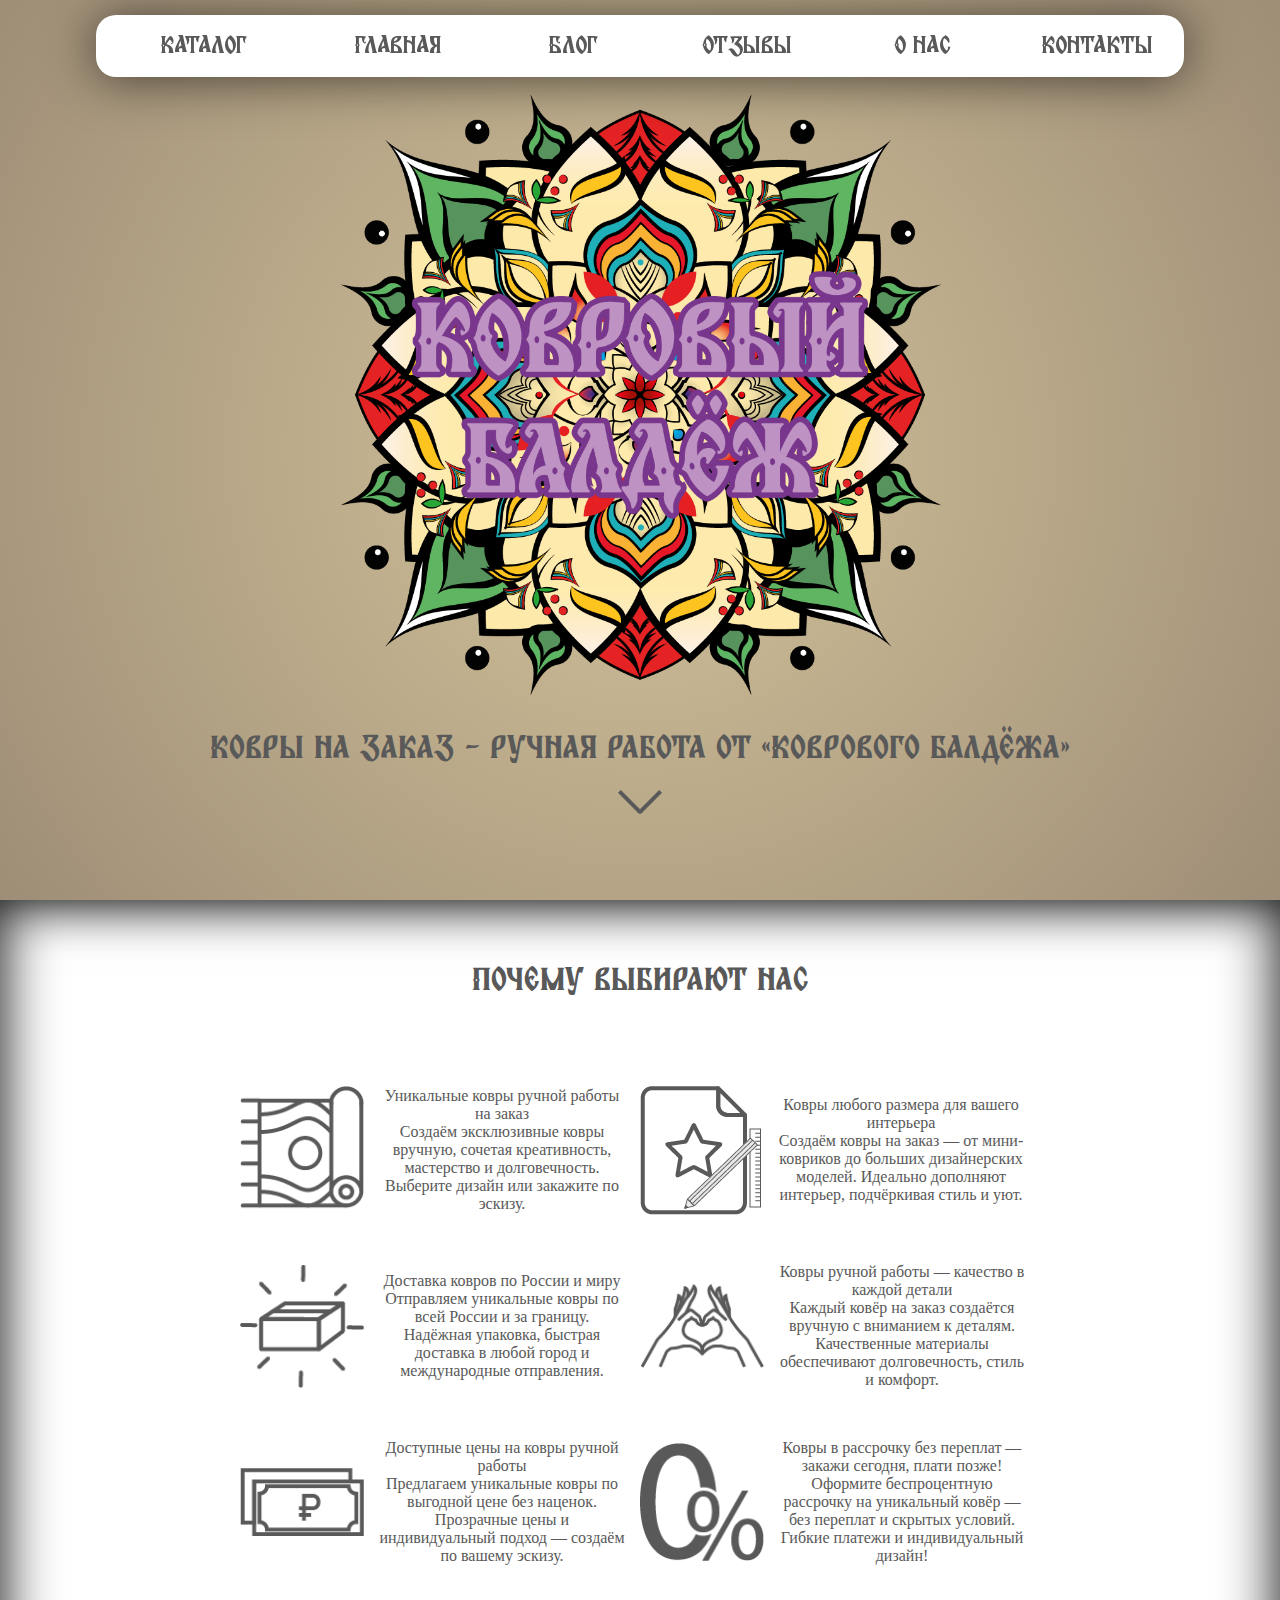
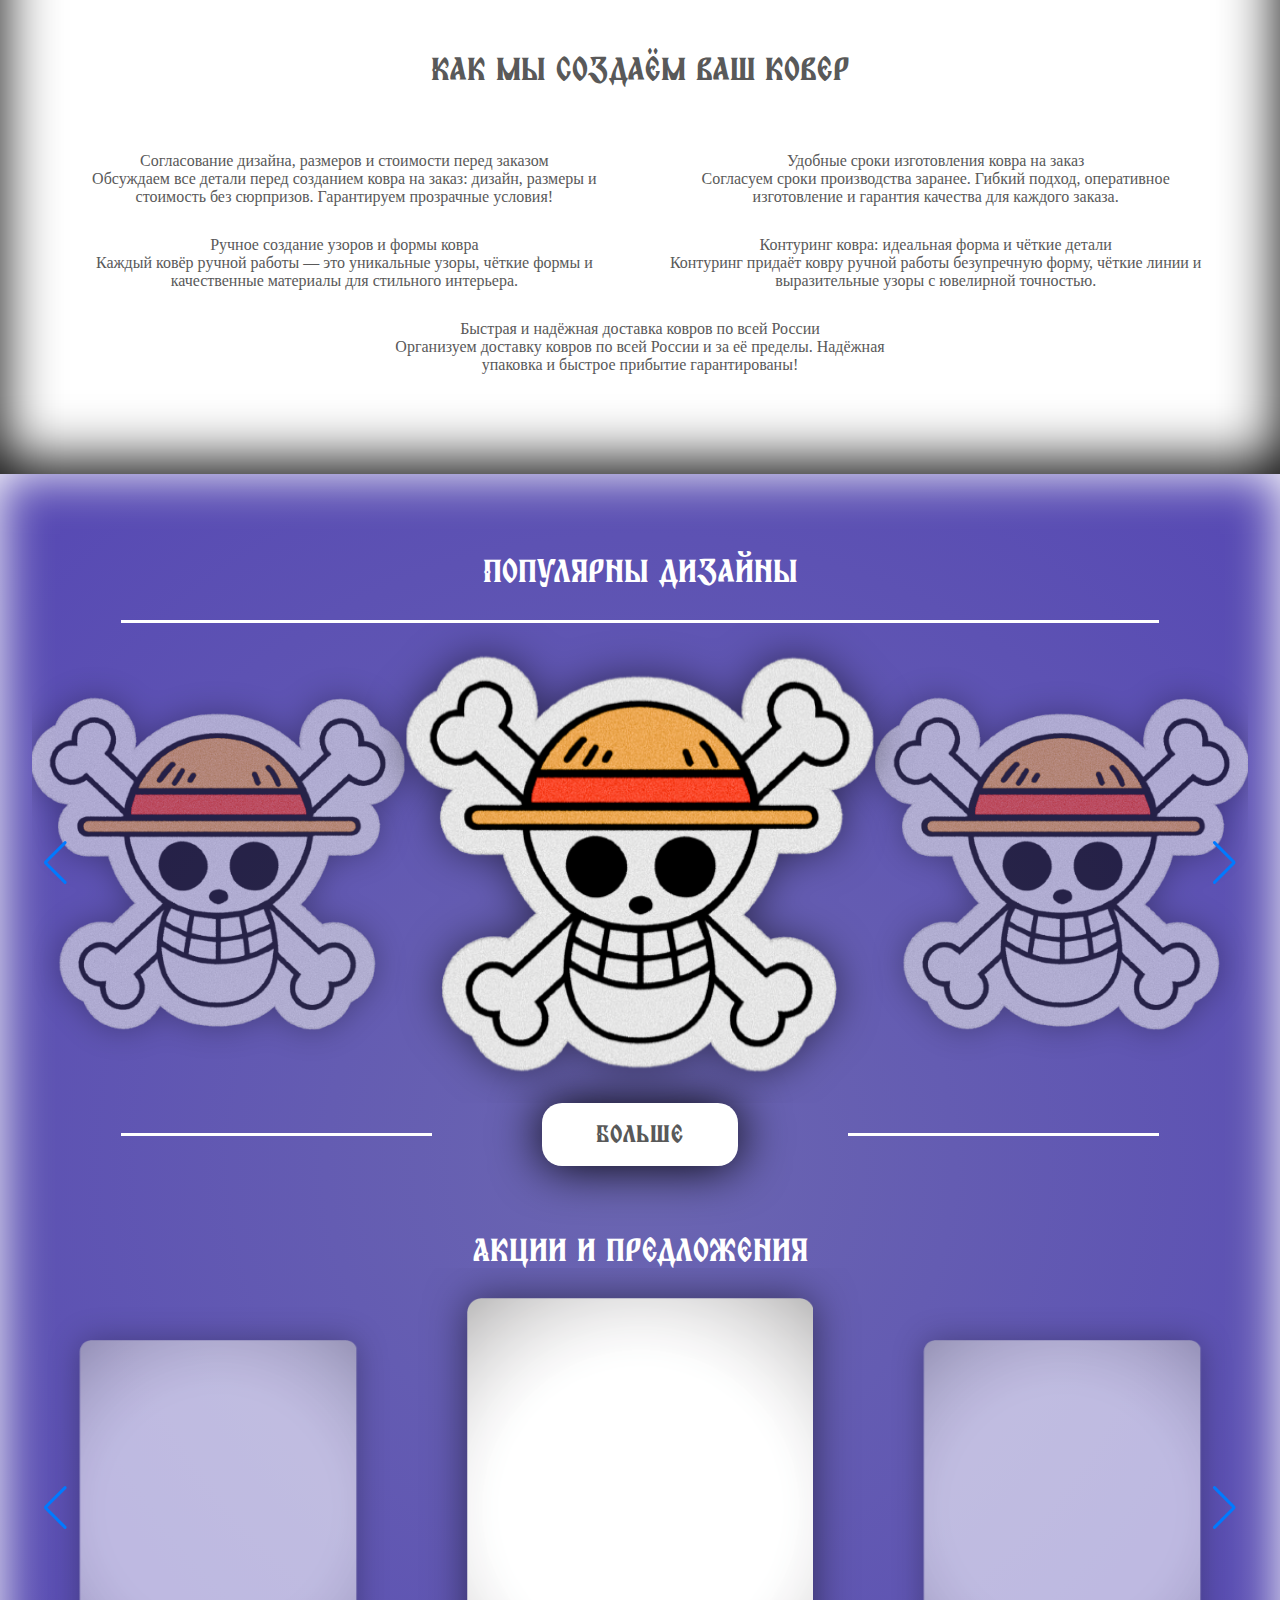
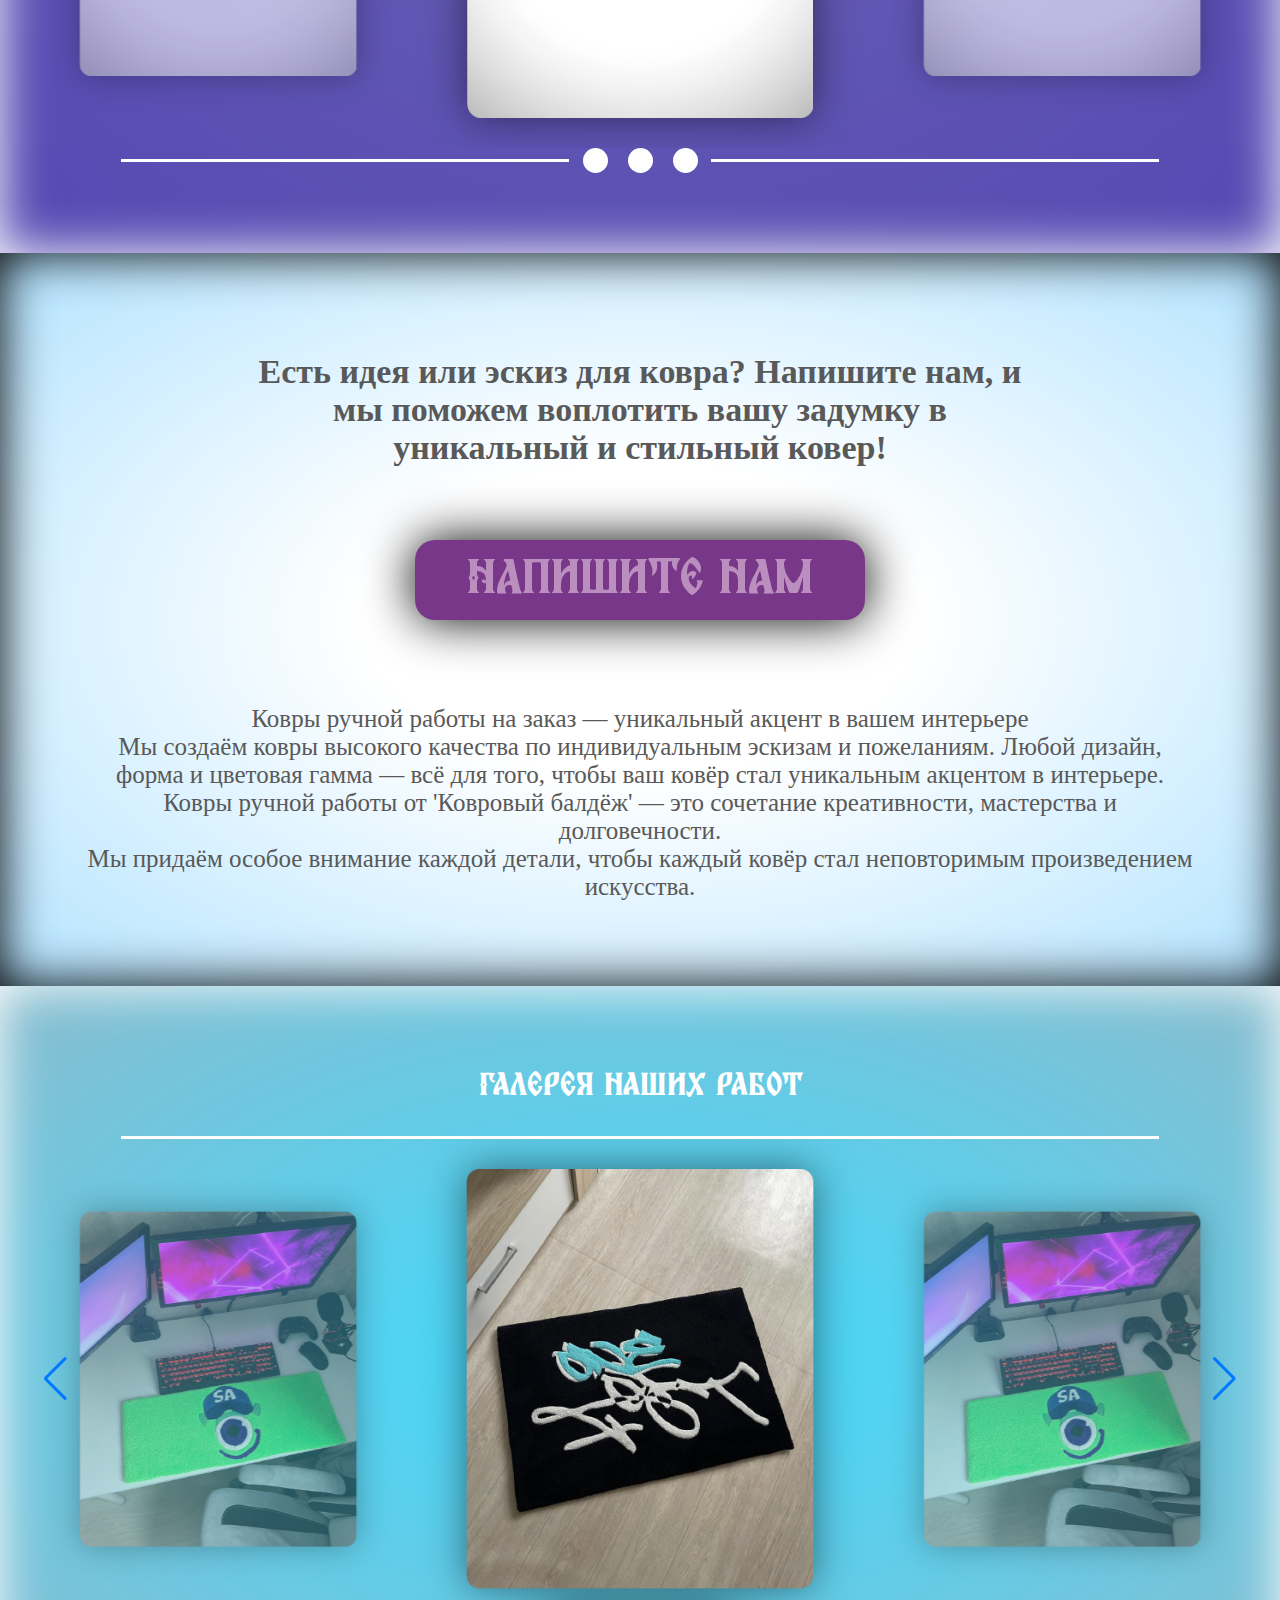
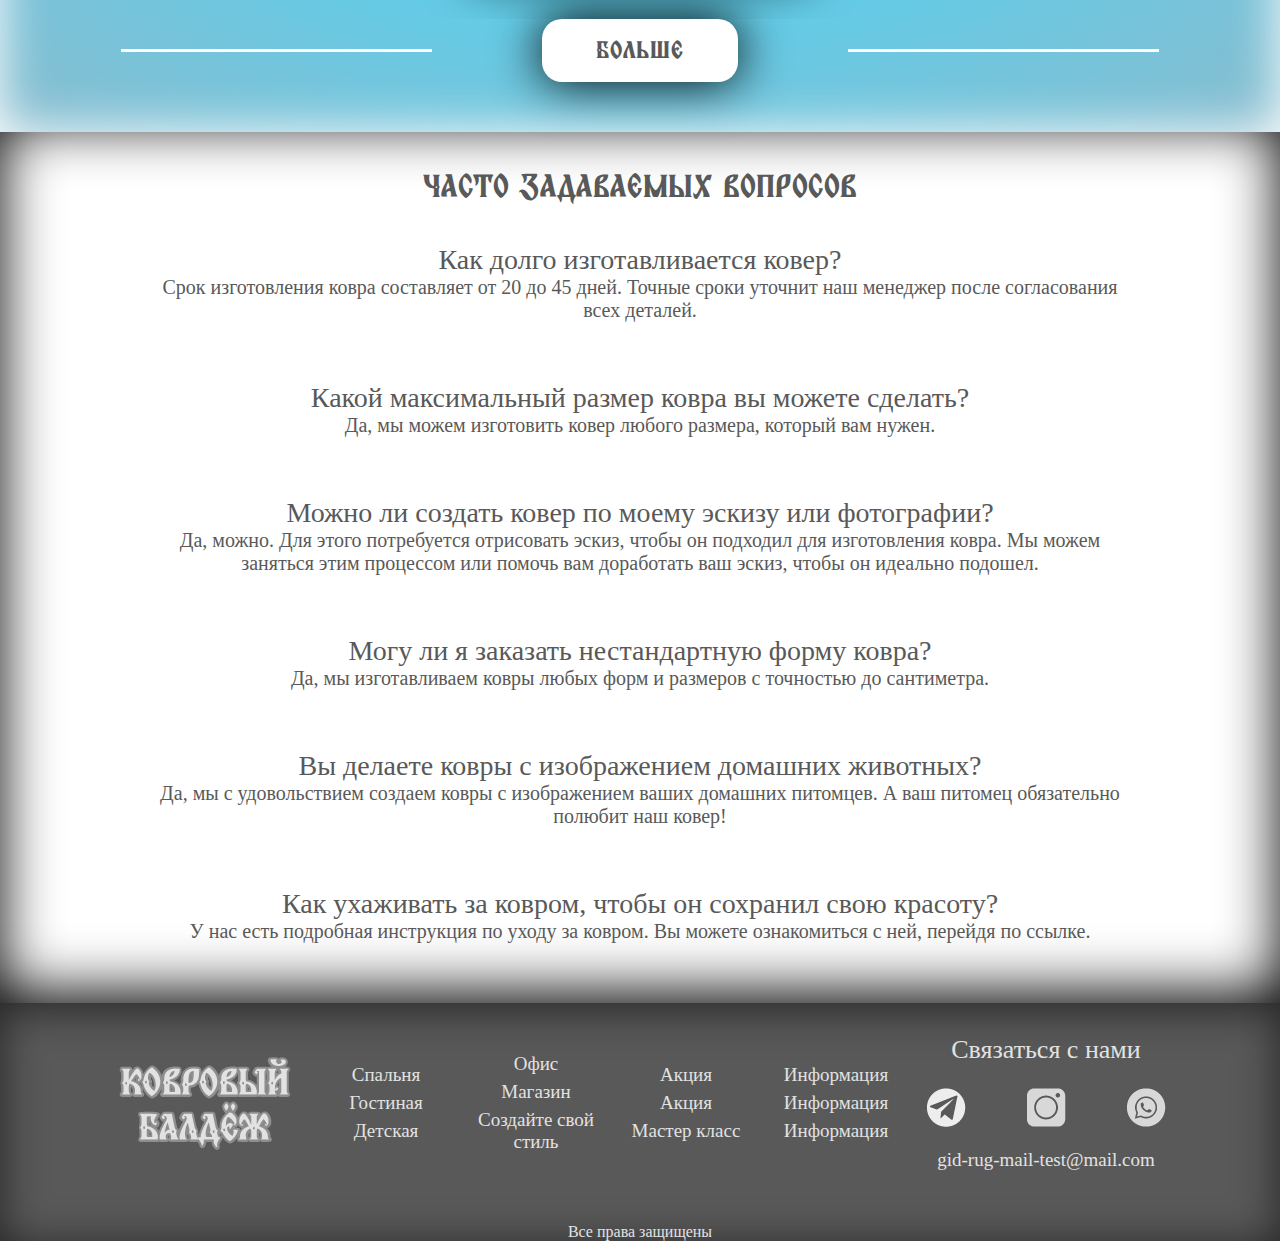
==== commit a0492bf5: "modified:   css/header_footer_menu_menu_burger.css 	modified:   index.html 	modified:   js/swiper_se" ====
--- a/index.html
+++ b/index.html
@@ -8,7 +8,6 @@
     <link rel="stylesheet" href="css/header_footer_menu_menu_burger.css">
     <link rel="stylesheet" href="css/responsive/header_footer_menu_menu_burger.css">
     <link rel="stylesheet" href="scss/main.css">
-    <link rel="stylesheet" href="scss/extra.css">
 </head>
 <body>
     <header class="header">
--- a/css/header_footer_menu_menu_burger.css
+++ b/css/header_footer_menu_menu_burger.css
@@ -179,7 +179,7 @@
 
 }
 footer>div>img {
-    margin:0 20px;
+    margin:40px 20px;
 }
 footer>div>nav {
     display: flex;
--- a/scss/main.css
+++ b/scss/main.css
@@ -20,6 +20,48 @@
   vertical-align: baseline;
 }
 
+.gallery_block .swiper_contener, .block_top_design_and_promotions .swiper_contener {
+  width: 95%;
+  height: 480px;
+}
+.gallery_block .swiper_contener .swiper-wrapper .swiper-slide, .block_top_design_and_promotions .swiper_contener .swiper-wrapper .swiper-slide {
+  display: flex;
+  align-items: center;
+  opacity: 0;
+  transition: all 0.3s ease;
+  filter: drop-shadow(0 0 20px rgba(0, 0, 0, 0.5));
+}
+.gallery_block .swiper_contener .swiper-wrapper .swiper-slide a, .block_top_design_and_promotions .swiper_contener .swiper-wrapper .swiper-slide a {
+  display: flex;
+}
+.gallery_block .swiper_contener .swiper-wrapper .swiper-slide a img, .block_top_design_and_promotions .swiper_contener .swiper-wrapper .swiper-slide a img {
+  height: 420px;
+}
+.gallery_block .swiper_contener .swiper-wrapper .swiper-slide.swiper-slide-active, .block_top_design_and_promotions .swiper_contener .swiper-wrapper .swiper-slide.swiper-slide-active {
+  display: flex;
+  opacity: 1;
+  justify-content: center;
+  transition: all 0.3s ease;
+  z-index: 3;
+}
+.gallery_block .swiper_contener .swiper-wrapper .swiper-slide.swiper-slide-active:hover, .block_top_design_and_promotions .swiper_contener .swiper-wrapper .swiper-slide.swiper-slide-active:hover {
+  transform: scale(1.05);
+}
+.gallery_block .swiper_contener .swiper-wrapper .swiper-slide.swiper-slide-prev, .block_top_design_and_promotions .swiper_contener .swiper-wrapper .swiper-slide.swiper-slide-prev,
+.gallery_block .swiper_contener .swiper-wrapper .swiper-slide.swiper-slide-next,
+.block_top_design_and_promotions .swiper_contener .swiper-wrapper .swiper-slide.swiper-slide-next {
+  display: flex;
+  justify-content: center;
+  opacity: 0.6;
+  transform: scale(0.8);
+  transition: all 0.3 ease;
+}
+.gallery_block .swiper_contener .swiper-wrapper .swiper-slide.swiper-slide-prev:hover, .block_top_design_and_promotions .swiper_contener .swiper-wrapper .swiper-slide.swiper-slide-prev:hover,
+.gallery_block .swiper_contener .swiper-wrapper .swiper-slide.swiper-slide-next:hover,
+.block_top_design_and_promotions .swiper_contener .swiper-wrapper .swiper-slide.swiper-slide-next:hover {
+  transform: scale(0.85);
+}
+
 .block_question_answer h3, .gallery_block .gallery, .write_the_block_to_us h2, .block_top_design_and_promotions h2, .block_dating h2, .block-logo h1 {
   font-family: "TDVolshebstvo";
 }
@@ -65,20 +107,20 @@
     bottom: 2vh;
   }
 }
+@keyframes button-an {
+  0% {
+    width: 0px;
+  }
+  30% {
+    width: 30px;
+  }
+}
 @keyframes typing {
   from {
     opacity: 0;
   }
   to {
     opacity: 100;
-  }
-}
-@keyframes button-an {
-  0% {
-    width: 0px;
-  }
-  30% {
-    width: 30px;
   }
 }
 .block-logo {
@@ -232,7 +274,7 @@
 }
 .block_dating .whyChooseUsAList_2 .sheetPoints_2 .text_conteiner_2 {
   width: calc(50% - 50px);
-  min-width: 250px;
+  min-width: 325px;
   box-sizing: border-box;
   text-align: center;
   margin: 0 25px 30px 25px;
@@ -245,6 +287,54 @@
   position: relative;
   width: 100%;
   background: radial-gradient(circle, #6B66B1, #5648B4);
+  /* .swiper_contener{
+      width: 100%;
+      height: 480px;
+      margin-top: 37px;
+
+      .swiper_top_designe{
+          text-align: center;
+          padding: 30px 0;
+
+          .swiper-slide{
+              opacity: 0;
+              transition: all 0.3s ease;
+              filter: drop-shadow(0 0 20px rgba(0, 0, 0, 0.5));
+          }
+          .swiper-slide-active{
+              display: flex;
+              opacity: 1;
+              transition: all 0.3s ease;
+              justify-content: center;
+              z-index: 3;
+              &:hover{
+                  transform: scale(1.05);
+              }
+          }
+          .slide_img.swiper-slide-prev,
+          .slide_img.swiper-slide-next{
+              display: flex;
+              justify-content: center;
+              opacity: 0.6;
+              transform: scale(0.8);
+              transition: all 0.3 ease;
+              &:hover {
+                  transform: scale(0.85);
+              }
+          }
+      }
+      .swiper-button-next:after, .swiper-button-prev:after{
+          color: #fff !important;
+          @include res(mobile){
+              color: #595959 !important;
+          }
+      }
+
+      &:nth-of-type(2){
+          padding: 30px 0;
+          margin: 0 auto;
+      }
+  } */
 }
 .block_top_design_and_promotions::before {
   content: "";
@@ -264,53 +354,18 @@
 .block_top_design_and_promotions h2:nth-of-type(1) {
   border-bottom: 3px solid #ffffff;
 }
-.block_top_design_and_promotions .swiper_contener {
-  width: 100%;
-  height: 480px;
-  margin-top: 37px;
-}
-.block_top_design_and_promotions .swiper_contener .swiper_top_designe {
-  text-align: center;
-  padding: 30px 0;
-}
-.block_top_design_and_promotions .swiper_contener .swiper_top_designe .swiper-slide {
-  opacity: 0;
-  transition: all 0.3s ease;
-  filter: drop-shadow(0 0 20px rgba(0, 0, 0, 0.5));
-}
-.block_top_design_and_promotions .swiper_contener .swiper_top_designe .swiper-slide-active {
-  display: flex;
-  opacity: 1;
-  transition: all 0.3s ease;
-  justify-content: center;
-  z-index: 3;
-}
-.block_top_design_and_promotions .swiper_contener .swiper_top_designe .swiper-slide-active:hover {
-  transform: scale(1.05);
-}
-.block_top_design_and_promotions .swiper_contener .swiper_top_designe .slide_img.swiper-slide-prev,
-.block_top_design_and_promotions .swiper_contener .swiper_top_designe .slide_img.swiper-slide-next {
-  display: flex;
-  justify-content: center;
-  opacity: 0.6;
-  transform: scale(0.8);
-  transition: all 0.3 ease;
-}
-.block_top_design_and_promotions .swiper_contener .swiper_top_designe .slide_img.swiper-slide-prev:hover,
-.block_top_design_and_promotions .swiper_contener .swiper_top_designe .slide_img.swiper-slide-next:hover {
-  transform: scale(0.85);
-}
-.block_top_design_and_promotions .swiper_contener .swiper-button-next:after, .block_top_design_and_promotions .swiper_contener .swiper-button-prev:after {
-  color: #fff !important;
-}
-@media (max-width: 480px) {
-  .block_top_design_and_promotions .swiper_contener .swiper-button-next:after, .block_top_design_and_promotions .swiper_contener .swiper-button-prev:after {
-    color: #595959 !important;
-  }
-}
-.block_top_design_and_promotions .swiper_contener:nth-of-type(2) {
-  padding: 30px 0;
-  margin: 0 auto;
+.block_top_design_and_promotions h2:nth-of-type(2) {
+  padding: 20px 0 0 0;
+}
+@media (max-width: 768px) {
+  .block_top_design_and_promotions .swiper_contener {
+    height: 280px !important;
+  }
+}
+@media (max-width: 768px) {
+  .block_top_design_and_promotions .swiper_contener img {
+    height: 220px !important;
+  }
 }
 .block_top_design_and_promotions .button_list {
   display: flex;
@@ -391,7 +446,7 @@
   height: 3px;
   background: #fff;
 }
-@media (max-width: 480px) {
+@media (max-width: 768px) {
   .block_top_design_and_promotions .des_stayl::after {
     width: 25%;
   }
@@ -404,7 +459,7 @@
   height: 3px;
   background: #fff;
 }
-@media (max-width: 480px) {
+@media (max-width: 768px) {
   .block_top_design_and_promotions .des_stayl::before {
     width: 25%;
   }
@@ -429,6 +484,8 @@
   padding-top: 100px;
   width: 60%;
   margin: auto;
+  font-family: Georgia, "Times New Roman", Times, serif;
+  font-weight: bold;
 }
 @media (max-width: 480px) {
   .write_the_block_to_us h2 {
@@ -481,8 +538,57 @@
   flex-direction: column;
   position: relative;
   width: 100%;
-  background: radial-gradient(#4D8B99 0%, #89BCCE 100%);
+  background: radial-gradient(#3edbff 0%, #89BCCE 100%);
   height: auto;
+  /* .swiper_contener{
+      width: 100%;
+      height: 580px;
+      margin-top: 37px;
+      padding-top: 40px;
+
+      .swiper_top_designe{
+          text-align: center;
+          padding: 20px 0;
+
+          .swiper-slide{
+              opacity: 0;
+              transition: all 0.3s ease;
+              filter: drop-shadow(0 0 20px rgba(0, 0, 0, 0.5));
+          }
+          .swiper-slide-active{
+              display: flex;
+              opacity: 1;
+              transition: all 0.3s ease;
+              justify-content: center;
+              z-index: 3;
+              &:hover{
+                  transform: scale(1.05);
+              }
+          }
+          .slide_img.swiper-slide-prev,
+          .slide_img.swiper-slide-next{
+              display: flex;
+              justify-content: center;
+              opacity: 0.6;
+              transform: scale(0.8);
+              transition: all 0.3 ease;
+              &:hover {
+                  transform: scale(0.85);
+              }
+          }
+      }
+      .swiper-button-next:after, .swiper-button-prev:after{
+          color: #fff !important;
+          @include res(mobile){
+              color: #595959 !important;
+          }
+      }
+
+      &:nth-of-type(2){
+          padding: 30px 0;
+          margin: 0 auto;
+      }
+  } */
 }
 .gallery_block::before {
   content: "";
@@ -500,54 +606,15 @@
   margin: auto;
   border-bottom: 3px solid #fff;
 }
-.gallery_block .swiper_contener {
-  width: 100%;
-  height: 580px;
-  margin-top: 37px;
-  padding-top: 40px;
-}
-.gallery_block .swiper_contener .swiper_top_designe {
-  text-align: center;
-  padding: 20px 0;
-}
-.gallery_block .swiper_contener .swiper_top_designe .swiper-slide {
-  opacity: 0;
-  transition: all 0.3s ease;
-  filter: drop-shadow(0 0 20px rgba(0, 0, 0, 0.5));
-}
-.gallery_block .swiper_contener .swiper_top_designe .swiper-slide-active {
-  display: flex;
-  opacity: 1;
-  transition: all 0.3s ease;
-  justify-content: center;
-  z-index: 3;
-}
-.gallery_block .swiper_contener .swiper_top_designe .swiper-slide-active:hover {
-  transform: scale(1.05);
-}
-.gallery_block .swiper_contener .swiper_top_designe .slide_img.swiper-slide-prev,
-.gallery_block .swiper_contener .swiper_top_designe .slide_img.swiper-slide-next {
-  display: flex;
-  justify-content: center;
-  opacity: 0.6;
-  transform: scale(0.8);
-  transition: all 0.3 ease;
-}
-.gallery_block .swiper_contener .swiper_top_designe .slide_img.swiper-slide-prev:hover,
-.gallery_block .swiper_contener .swiper_top_designe .slide_img.swiper-slide-next:hover {
-  transform: scale(0.85);
-}
-.gallery_block .swiper_contener .swiper-button-next:after, .gallery_block .swiper_contener .swiper-button-prev:after {
-  color: #fff !important;
-}
-@media (max-width: 480px) {
-  .gallery_block .swiper_contener .swiper-button-next:after, .gallery_block .swiper_contener .swiper-button-prev:after {
-    color: #595959 !important;
-  }
-}
-.gallery_block .swiper_contener:nth-of-type(2) {
-  padding: 30px 0;
-  margin: 0 auto;
+@media (max-width: 768px) {
+  .gallery_block .swiper_contener {
+    height: 280px !important;
+  }
+}
+@media (max-width: 768px) {
+  .gallery_block .swiper_contener img {
+    height: 220px !important;
+  }
 }
 .gallery_block .button_list {
   display: flex;
